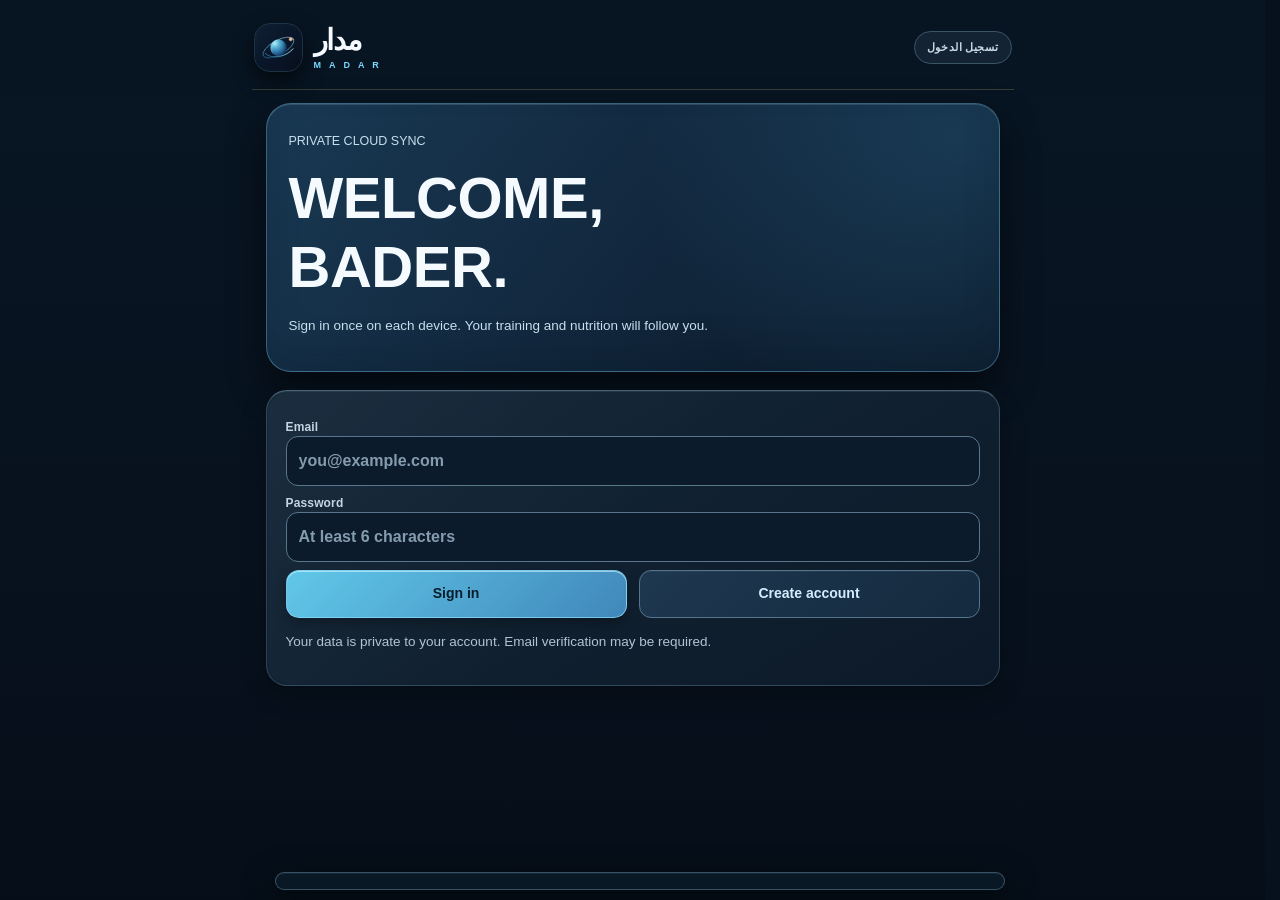
==== bader-fit/index.html @ 17fa2448 "Skip even partial DOM updates when periodic Health data is unchanged" ====
<!doctype html><html lang="ar" dir="ltr"><meta charset="utf-8"><meta name="viewport" content="width=device-width,initial-scale=1,viewport-fit=cover"><meta name="theme-color" content="#071522"><meta name="apple-mobile-web-app-capable" content="yes"><meta name="apple-mobile-web-app-status-bar-style" content="black"><meta name="apple-mobile-web-app-title" content="مدار"><link rel="manifest" href="./manifest.webmanifest"><link rel="icon" type="image/svg+xml" href="./icon.svg?v=madar2"><link rel="apple-touch-icon" sizes="180x180" href="https://nxbciyowueonezkxohmb.supabase.co/functions/v1/madar-icon?size=180"><meta name="description" content="مدار: تدريبك، نشاطك، صحتك، نومك وتقدمك في مكان واحد."><link rel="stylesheet" href="./push-ui.css"><title>مدار | MADAR — مساحتك اليومية</title><style>:root{font-family:system-ui;color:#203b34;background:#f4f7f1}*{box-sizing:border-box}body{margin:0}header,main,nav{max-width:740px;margin:auto;padding:20px}header{display:flex;justify-content:space-between;align-items:center}h1{font-size:32px;margin:6px 0}h2{font-size:21px}small,.muted{color:#78877d}.brand{font-weight:900;font-size:24px}.brand span{color:#14a47d}.card{background:white;border:1px solid #dfe8df;border-radius:22px;padding:20px;margin:12px 0;box-shadow:0 4px 15px #173f2610}.hero{background:#153c32;color:white}.hero small{color:#b5d3c7}button,input{font:inherit;border-radius:12px;padding:12px;border:1px solid #d8e5dc}button{background:#19a87b;color:white;border:0;font-weight:700;cursor:pointer}button.secondary{background:#e5f3eb;color:#235244}button:disabled{opacity:.4}input{width:100%;min-width:0}label{display:block;font-size:13px;color:#677b70;margin:8px 0}.grid{display:grid;grid-template-columns:1fr 1fr;gap:12px}.row{display:flex;align-items:center;justify-content:space-between;gap:10px}.row>*{min-width:0}.exercise{border-bottom:1px solid #e8eee9;padding:13px 0}.bar{height:10px;background:#e5eee7;border-radius:12px;overflow:hidden}.bar>i{display:block;height:100%;background:#1aa77d}nav{position:sticky;bottom:0;background:#f4f7f1;display:flex;gap:5px;padding:10px}nav button{flex:1;font-size:11px;padding:12px 3px}nav button:not(.on){background:#e4ede6;color:#50665b}.clock{font-size:50px;text-align:center;font-variant-numeric:tabular-nums;font-weight:800}a{color:#128463}.pill{border-radius:50px;padding:6px 10px;background:#e2f3e8;font-size:12px;color:#23654c}#notice{position:fixed;top:8px;right:8px;background:#153c32;color:white;padding:12px;border-radius:12px;display:none;z-index:9}@media(max-width:420px){.grid{grid-template-columns:1fr 1fr}header,main{padding:14px}.card{padding:15px}}body{background:radial-gradient(ellipse 90% 45% at 95% 0%,#d6fff0 0%,transparent 65%),radial-gradient(ellipse 65% 45% at 0% 38%,#fff0d9 0%,transparent 70%),#f5f7f3}header{padding-top:28px;padding-bottom:28px}.brand{letter-spacing:-1.2px;font-size:27px}.brand span{color:#09ac86}.card{border:1px solid #e3eae4;box-shadow:0 8px 30px #193f3210;transition:transform .2s ease,box-shadow .2s ease}.card:hover{transform:translateY(-2px);box-shadow:0 12px 36px #193f3219}.hero{background:linear-gradient(125deg,#123e38 0%,#126e61 64%,#2da780 100%);box-shadow:0 14px 36px #0a795b34;position:relative;overflow:hidden}.hero:after{content:"✦";position:absolute;right:16px;top:6px;font-size:120px;color:#ffffff14;pointer-events:none}.hero h1{letter-spacing:-.8px;position:relative;z-index:1}.hero p{position:relative;z-index:1}.hero .bar{background:#ffffff45}.hero .bar i{background:#ffe08a}h2{letter-spacing:-.45px}.pill{background:linear-gradient(100deg,#ddfae9,#e6f5fc);color:#16634b;font-weight:700}button{background:linear-gradient(120deg,#11b88b,#0d8d76);box-shadow:0 4px 10px #14a17b1e}button:active{transform:scale(.97)}button.secondary{background:#e9f6ed;box-shadow:none}.bar{height:11px}nav{background:#ffffffed;backdrop-filter:blur(18px);border:1px solid #e5ede6;border-radius:20px 20px 0 0;box-shadow:0 -8px 30px #153c3211;max-width:720px}nav button.on{background:linear-gradient(135deg,#0b9d7c,#1cbe96);color:white}nav button:not(.on){background:transparent;color:#567267}nav button{border-radius:12px}input:focus{outline:2px solid #27c99b;border-color:transparent}a{font-weight:650}.exercise{border-color:#e4ede7}.statgrid{display:grid;grid-template-columns:repeat(3,1fr);gap:10px;margin:12px 0}.stat{background:linear-gradient(145deg,#fff,#edfff4);border:1px solid #d8ede0;border-radius:18px;padding:13px 9px;text-align:center}.stat b{display:block;font-size:23px;color:#146e57}.stat small{font-size:10px;text-transform:uppercase;letter-spacing:.5px}.accent{color:#0eaa81}.spark{font-size:23px}.todaytag{display:inline-block;border-radius:40px;padding:8px 12px;background:#ffffff28;color:white;font-size:12px;font-weight:700;margin:8px 0}.card:has(.row>a){border-left:4px solid #24b996}.card:has(.row>a):nth-of-type(3n){border-left-color:#f2ac4d}.card:has(.row>a):nth-of-type(3n + 1){border-left-color:#6d9bea}@media(prefers-reduced-motion:reduce){*{transition:none!important;animation:none!important}}@media(max-width:420px){.stat b{font-size:19px}.stat{padding:12px 5px}} .rings-panel{background:linear-gradient(145deg,#142c42,#213f59 70%,#244f50);color:#fff;border:0}.rings-panel small{color:#c5d5e0}.rings{display:flex;gap:16px;align-items:center;justify-content:space-around;flex-wrap:wrap}.ring{--p:0;--ring:#ff648b;position:relative;width:118px;height:118px;border-radius:50%;background:conic-gradient(var(--ring) calc(var(--p)*1%),#ffffff20 0);display:grid;place-items:center;box-shadow:0 5px 18px #081b2840}.ring:before{content:"";position:absolute;inset:13px;border-radius:50%;background:#193447}.ring-inner{position:relative;text-align:center;z-index:1}.ring-inner strong{display:block;font-size:21px}.ring-inner small{font-size:10px}.ring-caption{text-align:center;font-size:12px;margin-top:9px;color:#d9e8e8}.ring-wrap{min-width:118px}.sticker{display:inline-grid;place-items:center;font-size:26px;width:45px;height:45px;border-radius:15px;background:linear-gradient(135deg,#d8fbea,#fff0d8);margin-right:10px;box-shadow:inset 0 0 0 1px #ffffffaa}.exercise-title{display:flex;align-items:center}.rings-panel input{color:#183a32}.rings-panel label{color:#e3ecec}.rings-panel .secondary{background:#ffffff22;color:white;border:1px solid #ffffff50}.sticker-grid{display:grid;grid-template-columns:repeat(3,1fr);gap:8px;margin-top:10px}.sticker-item{padding:9px;border-radius:14px;background:#f2faf6;text-align:center;font-size:12px}.sticker-item span{display:block;font-size:27px}.ring-status{font-size:12px;color:#c7d9de;margin:12px 0}.rings-panel .grid{margin-top:14px}@media(max-width:410px){.ring{width:93px;height:93px}.ring-wrap{min-width:93px}.ring-inner strong{font-size:17px}.ring:before{inset:11px}.rings{gap:5px}}
@import url('https://fonts.googleapis.com/css2?family=Barlow+Condensed:wght@500;600;700;800;900&family=DM+Sans:wght@400;500;600;700;800&display=swap');
:root{font-family:'DM Sans',Arial,sans-serif;color:#f2efe8;background:#101311;--ink:#101311;--surface:#1c211e;--line:#353c36;--cream:#f1efe6;--orange:#ff7848;--lime:#c4ed76}
body{background:#101311!important;color:var(--cream);min-height:100vh}
body:before{content:"";position:fixed;inset:0;pointer-events:none;opacity:.16;background:radial-gradient(ellipse 55% 40% at 90% -10%,#b8d979,transparent 80%),radial-gradient(ellipse 45% 40% at 0% 100%,#db6c3c,transparent 80%);z-index:-1}
header{max-width:900px;padding:24px 24px 12px;border-bottom:1px solid #353c36;gap:16px}
header .brand{font-family:'Barlow Condensed',Impact,sans-serif;font-size:36px;font-weight:900;letter-spacing:-1px;line-height:.9;color:#f4f1e9}
header .brand span{color:var(--orange)}
header .brand em{display:block;font-family:'DM Sans',sans-serif;font-style:normal;font-weight:700;font-size:9px;letter-spacing:2.5px;color:#a8b1a7;margin-top:9px}
header .pill{background:#26302a;color:#bde3a0;border:1px solid #425044;padding:8px 11px;font-size:10px;letter-spacing:.4px}
main{max-width:900px;padding:16px 24px 100px}
h1,h2,h3{font-family:'Barlow Condensed',Impact,sans-serif;text-transform:uppercase;letter-spacing:.15px;line-height:1.04}
h1{font-size:clamp(42px,8vw,76px);margin:12px 0}
h2{font-size:clamp(25px,4.5vw,34px);margin:22px 0 14px}
p{line-height:1.55}
small,.muted{color:#9ca99e}
.card{background:#1c211e;color:#eeeae2;border:1px solid #333c35;border-radius:18px;box-shadow:none!important;padding:23px;margin:14px 0;transition:border-color .2s,transform .2s}
.card:hover{box-shadow:none!important;border-color:#667266;transform:none}
.card.hero{background:#d9e4ce;color:#17241d;border:0;position:relative;min-height:265px;padding:30px;overflow:hidden}
.card.hero:before{content:"01 / THE WORK";position:absolute;right:-10px;bottom:-49px;font:900 155px 'Barlow Condensed',Impact,sans-serif;letter-spacing:-8px;white-space:nowrap;color:#243e2510;pointer-events:none}
.card.hero:after{content:"";position:absolute;right:-95px;top:-100px;width:260px;height:260px;border:42px solid #173c2b15;border-radius:50%;pointer-events:none}
.hero small,.hero p{color:#3d5648}
.hero h1{position:relative;z-index:1;max-width:550px;font-size:clamp(45px,9vw,86px)}
.hero .bar{background:#14271c28}.hero .bar i{background:#1b4735}
.todaytag{background:#183d2f!important;color:#c7ecb1!important;letter-spacing:1.5px;text-transform:uppercase;font-size:10px;padding:9px 13px}
button{background:var(--orange);color:#1b201c;border:1px solid transparent;border-radius:11px;font-weight:800;box-shadow:none!important;min-height:44px;transition:filter .15s,transform .15s}
button:hover{filter:brightness(1.09)}button:active{transform:scale(.985)}
button.secondary{background:#303832;color:#e8eae3;border:1px solid #455148;box-shadow:none}
button:disabled{opacity:.35}
input{background:#111612;color:#f5f4ed;border:1px solid #49534a;border-radius:10px;min-height:45px}
input:focus{outline:2px solid var(--orange)}
label{color:#a7b3a8;font-weight:600;letter-spacing:.15px}
a{color:#c5e5a0;text-decoration:none;font-weight:700}a:hover{text-decoration:underline}
.pill{background:#303d32;color:#d2ecb2;border:1px solid #53644c}
.bar{height:7px;background:#3b453e}.bar>i{background:var(--orange)}
.statgrid{gap:10px}
.stat{background:#1c211e;border:1px solid #353c36;border-radius:15px;text-align:left;padding:19px 16px}
.stat b{font-family:'Barlow Condensed',sans-serif;font-size:34px;color:#f0ede4;letter-spacing:-.5px}
.stat small{font-size:10px;color:#a4ada5}
.spark{display:inline-flex;width:28px;height:28px;align-items:center;color:var(--orange)}
nav{max-width:850px;background:#171c19ee;border:1px solid #424b43;box-shadow:0 -10px 35px #0006;border-radius:16px 16px 0 0;gap:4px;bottom:0;padding:8px}
nav button{font-size:11px;min-height:48px;border-radius:9px}
nav button.on{background:#d9e4ce;color:#16241c}
nav button:not(.on){background:transparent;color:#9da99d}
.rings-panel{background:#202723;border:1px solid #465149;color:#eee}
.rings-panel h2{color:#f3f0e8}
.rings-panel small{color:#adb7ae}
.ring{box-shadow:none;filter:drop-shadow(0 4px 8px #0003)}
.ring:before{background:#202723}
.ring-inner strong{color:#f5f3eb;font-family:'Barlow Condensed',sans-serif;font-size:25px}
.ring-caption{font-weight:800;letter-spacing:1px;text-transform:uppercase;font-size:10px}
.ring-status{color:#a9b5a9}
.rings-panel .secondary{background:#333c35;color:#e6e9df;border:1px solid #5a675b}
.sticker{display:inline-flex;align-items:center;justify-content:center;background:#303832;border:1px solid #4c5a4c;box-shadow:none;border-radius:12px;width:53px;height:53px;flex-shrink:0;margin-right:13px;color:#d1e6bc}
.sticker svg{width:32px;height:32px}
.exercise-title b{font-size:15px;line-height:1.3}
.exercise-title{min-width:0}
.workout-card{position:relative;overflow:hidden;padding:18px 20px}
.workout-card:before{content:"";position:absolute;left:0;top:0;bottom:0;width:3px;background:#d7e2cd;opacity:.6}
.workout-card.completed:before{background:var(--lime);opacity:1}
.workout-card .muted{margin:8px 0 12px;font-size:12px}
.workout-card .row{gap:10px}
.workout-card a{font-size:12px}
.workout-card .secondary{font-size:12px;padding:11px 15px;white-space:nowrap}
.section-kicker{font-size:10px;letter-spacing:2.4px;text-transform:uppercase;color:var(--orange);font-weight:800}
.section-heading{display:flex;align-items:end;justify-content:space-between;gap:10px;margin:20px 0 10px}
.section-heading h2{margin:5px 0}
.section-heading .section-index{font:800 44px 'Barlow Condensed',sans-serif;color:#49534b}
.editorial-intro{padding:17px 0 10px}
.editorial-intro p{color:#b2beb1;margin:8px 0}
.feature-strip{display:flex;gap:9px;flex-wrap:wrap;margin:14px 0}
.feature-strip span{border:1px solid #526054;color:#d8e8cf;border-radius:100px;padding:8px 12px;font-size:11px;font-weight:700}
.feature-strip b{color:#ff9874}
.date-control{display:flex;align-items:center;gap:12px;background:#1b211d;border:1px solid #39443a;padding:12px 16px;border-radius:13px;margin:15px 0}
.date-control label{margin:0;flex:1}
.date-control input{background:#111612;max-width:230px}
.end-day{width:100%;margin-top:16px;padding:17px;font-size:13px;letter-spacing:1.1px;text-transform:uppercase}
#notice{background:#d9e4ce;color:#1c3024;box-shadow:0 8px 24px #0005}
.clock{font-family:'Barlow Condensed',sans-serif;font-size:78px;color:#c5ed80}
@media(min-width:720px){.workout-list{display:grid;grid-template-columns:1fr 1fr;gap:12px}.workout-list .card{margin:0}.workout-list .card:last-child:nth-child(odd){grid-column:span 2}}
@media(max-width:480px){header,main{padding-left:16px;padding-right:16px}.card{padding:18px}.card.hero{padding:23px;min-height:245px}.card.hero h1{font-size:56px}.stat{padding:14px 10px}.stat b{font-size:29px}.ring{width:93px;height:93px}.ring-inner strong{font-size:21px}.exercise-title b{font-size:13px}.workout-card{padding:15px}.sticker{width:46px;height:46px;margin-right:9px}.sticker svg{width:27px;height:27px}}
.card.hero .feature-strip{display:grid;grid-template-columns:repeat(3,minmax(0,1fr));gap:9px;margin:20px 0 22px}.card.hero .feature-strip span{display:flex;flex-direction:column;align-items:flex-start;justify-content:center;gap:5px;background:#19382a;color:#e4eee2;border:1px solid #244d37;border-radius:12px;padding:14px 12px;font-size:10px;line-height:1.35;letter-spacing:.6px;min-height:83px}.card.hero .feature-strip b{font:800 clamp(27px,5vw,38px)/1 'Barlow Condensed',Impact,sans-serif;color:#ffb08a;letter-spacing:0}.card.hero .feature-strip span:nth-child(2) b{color:#d4efa2}.card.hero .feature-strip span:nth-child(3) b{color:#f3f1e7}.exercise-pager{margin-top:24px;padding-top:16px;border-top:1px solid #3b463c}.exercise-pager button{flex:1;min-width:0}.exercise-pager button:disabled{opacity:.3}@media(max-width:420px){.card.hero .feature-strip{gap:6px}.card.hero .feature-strip span{padding:12px 7px;min-height:79px;font-size:9px}.card.hero .feature-strip b{font-size:28px}}.card.hero .feature-strip{grid-template-columns:repeat(3,minmax(0,1fr))!important;gap:10px!important}.card.hero .feature-strip span{background:#142f24!important;color:#fff!important;border:2px solid #416b4d!important;padding:14px 10px!important;min-height:112px!important;font-size:13px!important;font-weight:800!important;letter-spacing:0!important;line-height:1.4!important}.card.hero .feature-strip b{font-family:Arial,sans-serif!important;font-size:clamp(34px,7vw,48px)!important;line-height:1.1!important;font-weight:900!important;color:#ffcf8f!important}.card.hero .feature-strip span:nth-child(2) b{color:#e1ffa9!important}.card.hero .feature-strip span:nth-child(3) b{color:#fff!important}@media(max-width:420px){.card.hero .feature-strip{gap:7px!important}.card.hero .feature-strip span{padding:12px 7px!important;font-size:11px!important;min-height:98px!important}.card.hero .feature-strip b{font-size:clamp(30px,8vw,39px)!important}}.rings-panel .ring-status{font-weight:700;letter-spacing:.2px}.rings-panel .ring-inner strong{font-size:clamp(22px,4vw,29px)}.card:has(#makeHealthKey) input{font-size:12px}.card:has(#makeHealthKey) p{font-size:13px}#nav{display:flex!important;align-items:stretch!important;justify-content:space-around!important}#nav button{display:flex!important;flex-direction:column!important;align-items:center!important;justify-content:center!important;gap:5px!important;min-width:0!important;flex:1!important;padding:10px 2px!important;font-size:10px!important;font-weight:800!important;letter-spacing:.25px!important}#nav .nav-svg{width:23px;height:23px;flex:none}#nav button.on .nav-svg{stroke-width:2.4}.health-setup-link{width:100%;display:flex;align-items:center;justify-content:center;gap:9px;background:#203d2e;color:#fff;border:1px solid #c18b53;border-radius:13px;padding:15px 12px;margin:10px 0 16px;font-weight:900;font-size:13px;letter-spacing:.5px}.health-setup-link .nav-svg{width:21px;height:21px}.health-setup-link span{color:#f5bd7b;margin-left:auto;font-size:11px}#appleHealthSetup{scroll-margin-top:85px}#makeHealthKey{font-size:14px!important;padding:17px 12px!important}
/* FORM / ONE mobile quality and horizontal overflow guard */
html{width:100%;max-width:100%;overflow-x:clip;-webkit-text-size-adjust:100%;scrollbar-gutter:stable}
body{width:100%;max-width:100%;min-width:0;overflow-x:clip;overscroll-behavior-x:none;touch-action:pan-y pinch-zoom}
header,main,#app,#nav{width:100%;min-width:0;max-width:900px;box-sizing:border-box}
main>*{max-width:100%;min-width:0}
.card,.grid,.row,.statgrid,.workout-list,.workout-card,.exercise-title,.date-control,.rings-panel,.editorial-intro{min-width:0;max-width:100%;box-sizing:border-box}
.card{overflow-wrap:anywhere}
.card input,.card textarea,.card select{max-width:100%;min-width:0;box-sizing:border-box}
.card .grid>*{min-width:0}
.row{flex-wrap:wrap}
.row>*{min-width:0}
.workout-card .row{flex-wrap:wrap}
.workout-card .row button{max-width:100%}
.rings{max-width:100%;min-width:0}
.date-control{flex-wrap:wrap}
.date-control input{width:100%;min-width:0;max-width:100%}
.card.hero .feature-strip{width:100%;max-width:100%;min-width:0}
.card.hero .feature-strip span{min-width:0;overflow-wrap:normal;word-break:normal;font-size:clamp(10px,2.5vw,13px)!important;letter-spacing:0!important}
.card.hero .feature-strip b{font-size:clamp(28px,7.8vw,46px)!important;white-space:nowrap}
#nav{position:sticky;bottom:0;z-index:30;overflow:hidden;gap:2px;max-width:850px;box-sizing:border-box;padding:8px max(5px,env(safe-area-inset-right)) calc(8px + env(safe-area-inset-bottom)) max(5px,env(safe-area-inset-left))}
#nav button{max-width:20%;min-width:0;overflow:hidden;box-sizing:border-box;font-size:clamp(8px,2.15vw,11px)!important;white-space:nowrap;letter-spacing:0!important}
#nav .nav-svg{width:24px;height:24px;stroke-width:1.8}
#nav button.on{background:#e3eacb;color:#13261b}
#nav button:focus-visible,button:focus-visible,a:focus-visible{outline:3px solid #ffb778;outline-offset:2px}
button{transition:background-color .16s ease,border-color .16s ease,filter .16s ease,transform .16s ease}
.sticker{background:#27372d!important;border:1px solid #536852!important;border-radius:12px!important;box-shadow:none!important;color:#d9edb9!important}
.sticker svg{stroke:currentColor!important;filter:none}
.workout-card{border-radius:16px}
.workout-card .pill{white-space:nowrap}
.workout-card .exercise-title b{font-size:clamp(14px,3.8vw,19px);line-height:1.2}
.rings-panel .ring{flex-shrink:0}
@media(max-width:480px){header,main{padding-left:14px!important;padding-right:14px!important}.card.hero{padding:19px!important}.card.hero h1{font-size:clamp(44px,13vw,62px)!important}.statgrid{grid-template-columns:repeat(3,minmax(0,1fr))}.stat{min-width:0}.stat b{font-size:clamp(21px,6.2vw,31px)}.stat small{font-size:9px}.card.hero .feature-strip{gap:6px!important}.card.hero .feature-strip span{padding:12px 7px!important;min-height:97px!important}.card.hero .feature-strip b{font-size:clamp(27px,8vw,38px)!important}.rings{gap:7px;justify-content:space-between}.ring-wrap{min-width:0}.ring{width:clamp(80px,25vw,100px)!important;height:clamp(80px,25vw,100px)!important}.ring-inner strong{font-size:clamp(16px,5vw,21px)!important}#nav .nav-svg{width:22px;height:22px}}
@media(max-width:360px){.rings{justify-content:center}.card.hero .feature-strip b{font-size:26px!important}#nav button{font-size:8px!important}}
</style><style>.live-start{display:block;width:100%;background:#ff7848;color:#14221a;font-size:17px;padding:17px;margin:12px 0;border-radius:13px}.live-session{border:1px solid #6cae7b;background:#1a2b20}.live-session h2{font-variant-numeric:tabular-nums;font-size:35px}.watch-analysis{border:1px solid #566d59}</style><style>.health-setup-link.health-connected{background:#193b2b;border-color:#5fbb83;color:#e1ffe8}.health-setup-link.health-connected span{color:#a8efb9}</style><style>.health-metrics{display:grid;grid-template-columns:repeat(2,minmax(0,1fr));gap:10px;margin-top:20px}.health-metrics>div{border:1px solid #435047;background:#17211b;border-radius:13px;padding:15px;min-width:0}.health-metrics small{display:block;font-size:10px;letter-spacing:1px;color:#b4c4b7;margin-bottom:7px}.health-metrics strong{font-size:clamp(23px,5vw,33px);font-weight:800;color:#f2f4ed;font-variant-numeric:tabular-nums}.health-metrics strong span{font-size:13px;color:#b4c4b7}.health-metrics strong{overflow-wrap:anywhere}</style><style>
/* Progress page: intentional content, no empty-screen impression */
.health-week-grid{display:grid;grid-template-columns:repeat(7,minmax(0,1fr));gap:8px;margin-top:20px}
.health-week-day{display:flex;flex-direction:column;align-items:center;gap:9px;min-width:0}
.health-week-day small{font-size:10px;color:#b5c2b5}
.health-week-day b{font-size:10px;color:#e9eee5;font-variant-numeric:tabular-nums}
.health-week-track{height:95px;width:100%;max-width:34px;border-radius:8px;background:#303a31;position:relative;overflow:hidden}
.health-week-track i{position:absolute;bottom:0;left:0;right:0;background:linear-gradient(180deg,#c5ed7a,#6ba578);border-radius:6px}
@media(max-width:480px){.health-week-grid{gap:4px}.health-week-day b{font-size:9px}.health-week-track{height:78px}}
</style><header><div class="brand" aria-label="مدار — MADAR"><img class="madar-icon" src="./icon.svg?v=madar2" alt="" width="49" height="49"><span class="madar-wordmark"><strong class="arabic" lang="ar">مدار</strong><span class="latin">M A D A R</span></span></div><span class="pill" id="status">جاري الاتصال…</span></header><script>
(function(){
  const build='20261019-0835';
  const show=function(message){
    let e=document.getElementById('formone-diagnostic');
    if(!e){e=document.createElement('div');e.id='formone-diagnostic';e.style.cssText='position:fixed;z-index:99999;left:12px;right:12px;top:95px;max-width:680px;margin:auto;padding:16px;border:2px solid #ff7848;border-radius:14px;background:#242824;color:#fff;font:14px/1.5 system-ui;box-shadow:0 6px 30px #000a';document.body.appendChild(e)}
    e.textContent='مدار • حالة التطبيق ('+build+'): '+message;
  };
  window.addEventListener('error',function(ev){show('JavaScript error: '+(ev.message||'unknown')+' at line '+(ev.lineno||'?'))});
  window.addEventListener('unhandledrejection',function(ev){show('Loading failed: '+String(ev.reason?.message||ev.reason||'unknown'))});
  window.addEventListener('DOMContentLoaded',function(){setTimeout(function(){let status=document.getElementById('status');if(status&&status.textContent.trim()==='Connecting...')show('Connection still pending. Check network or account loading.');},7000)});
})();
</script><main id="app"></main><style id="safari-bottom-nav-fix">
html{scroll-padding-bottom:120px}
body{padding-bottom:calc(120px + env(safe-area-inset-bottom,0px))!important}
#nav{position:fixed!important;top:var(--fo-nav-top,auto)!important;bottom:var(--fo-nav-bottom,calc(10px + env(safe-area-inset-bottom,0px)))!important;left:50%!important;right:auto!important;transform:translateX(-50%)!important;width:calc(100% - 24px)!important;max-width:720px!important;margin:0!important;padding:9px 8px!important;border-radius:20px!important;z-index:999!important;overflow:visible!important;box-shadow:0 8px 35px #0005!important;transition:none!important}
#nav button{min-height:55px!important}
@media(max-width:600px){#nav{width:calc(100% - 24px)!important;max-width:calc(100% - 24px)!important;margin:0!important}}
</style><style id="form-one-visual-audit-v2">
/* Unified dark theme. Keep text legible across cards, headings and controls. */
:root{color-scheme:dark;--fo-text:#f2f5ee;--fo-muted:#b6c5b9;--fo-subtle:#a7b9aa;--fo-bg:#101411;--fo-panel:#1d2520;--fo-line:#44554a}
body{background:var(--fo-bg)!important;color:var(--fo-text)!important}
#app{font-size:16px;line-height:1.55;color:var(--fo-text)!important;overflow-wrap:break-word}
#app h1,#app h2,#app h3,#app h4,#app .section-heading h2,#app .fo-page-heading h1{color:var(--fo-text)!important;opacity:1!important}
#app h1{font-size:clamp(31px,7vw,46px);line-height:1.13;letter-spacing:-.5px}
#app h2{font-size:clamp(21px,5vw,27px);line-height:1.24}
#app p,#app .muted,#app p.muted,#app .workout-card .muted,#app .fo-page-heading p{color:var(--fo-muted)!important;font-size:14px!important;line-height:1.55}
#app small,#app label,#app .stat small,#app .section-index,#app .workout-card small{color:var(--fo-subtle)!important;opacity:1!important}
#app .section-kicker{color:#ff9977!important;font-size:12px;letter-spacing:1.4px}
#app .card{background:var(--fo-panel);color:var(--fo-text);border:1px solid var(--fo-line);border-radius:17px;padding:18px;margin:13px 0;box-shadow:none}
#app .card.hero{background:#d9e4ce!important;color:#17241d!important;border:0}
#app .card.hero h1,#app .card.hero h2,#app .card.hero h3,#app .card.hero p,#app .card.hero small{color:#17241d!important}
#app .card.hero .section-kicker{color:#844023!important}
#app .card.hero .feature-strip span{background:#293b2f;color:#e7f5dc!important;border-color:#506452}
#app .card.hero .feature-strip b{color:#f6aa8a!important}
#app .stat,#app .workout-card,#app .date-control{background:#1d2520!important;color:var(--fo-text)!important;border-color:var(--fo-line)!important}
#app .stat b,#app .exercise-title b,#app .workout-card b,#app .stat strong{color:var(--fo-text)!important}
#app .rings-panel{background:#202923!important;color:#f4f6ee!important;border-color:#94a69b!important}
#app .rings-panel h2,#app .rings-panel strong,#app .rings-panel b{color:#f4f6ee!important}
#app .rings-panel .ring-status,#app .rings-panel p,#app .rings-panel small{color:#bdcfc0!important}
#app .rings-panel .health-metrics>div{background:#19211b!important;border-color:#4d6253!important}
#app .rings-panel .health-metrics strong{color:#f4f6ee!important}
#app input,#app select,#app textarea{background:#121a15!important;color:#f7faf3!important;border:1px solid #657a69!important;font-size:16px!important;max-width:100%;min-width:0}
#app input::placeholder,#app textarea::placeholder{color:#b1c0b4!important;opacity:1}
#app input:focus-visible,#app button:focus-visible,#nav button:focus-visible,#app summary:focus-visible{outline:3px solid #ff9c76!important;outline-offset:2px}
#app button{min-height:44px;font-size:14px}
#app button.secondary{background:#344c3b!important;color:#f0f8eb!important;border:1px solid #668b6e!important}
#app a{color:#d0f09b!important;text-decoration:underline;text-underline-offset:3px}
#app .fo-page-heading{margin:18px 2px 22px}
#app .fo-page-heading h1{margin:5px 0}
#app .fo-hrline{display:flex;align-items:center;justify-content:space-between;gap:12px;padding:10px 0}
#app .fo-hrline strong{display:block;color:#f3f7ef!important;font-size:33px}
#app .fo-hrline strong span{font-size:15px}
#app .fo-hrline>span{color:#bbccbd;font-size:13px}
#app .fo-disclosure details,#app .fo-nutrition-more{background:#202923!important;border:1px solid #4a5b4e!important;border-radius:15px;margin:10px 0;overflow:hidden}
#app .fo-disclosure summary,#app .fo-nutrition-more>summary{display:flex;justify-content:space-between;align-items:center;gap:12px;padding:17px;cursor:pointer;list-style:none;color:#f1f5eb!important;font-size:16px;font-weight:750}
#app .fo-disclosure summary::-webkit-details-marker,#app .fo-nutrition-more>summary::-webkit-details-marker{display:none}
#app .fo-disclosure summary:after,#app .fo-nutrition-more>summary:after{content:'+';font-size:23px;color:#c5ed80}
#app .fo-disclosure details[open]>summary:after,#app .fo-nutrition-more[open]>summary:after{content:'−'}
#app .fo-disclosure summary small{color:#c0d0c0!important;font-size:12px;text-align:right}
#app .fo-detail-body{padding:0 12px 12px}
#app .fo-history{border-bottom:1px solid #415344;padding:10px 0}
#app .fo-nutrition-more{padding:0 12px 12px}
#nav{background:#1b231e!important;border:1px solid #4d6051!important}
#nav button:not(.on){color:#c0cdc1!important}
#nav button.on{color:#18271d!important}
#app .grid>*{min-width:0}
@media(max-width:420px){#app .card{padding:15px}#app .grid{gap:9px}#app .section-heading h2{font-size:24px}#app .section-index{font-size:32px}}
@media(prefers-reduced-motion:reduce){#app *,#nav *{animation-duration:.01ms!important;transition-duration:.01ms!important}}
</style><style id="form-one-final-experience">
/* One visual language, distinct ambient colors by destination. */
body{--section-glow:#94d4aa;--section-glow2:#548d78;--section-ink:#c9f4da}
body[data-form-section="Today"]{--section-glow:#b4ed76;--section-glow2:#5d9e74;--section-ink:#c7f5a3}
body[data-form-section="Plan"],body[data-form-section="Exercise"]{--section-glow:#ffb46c;--section-glow2:#b95f40;--section-ink:#ffd2a0}
body[data-form-section="Nutrition"]{--section-glow:#ffc679;--section-glow2:#d77877;--section-ink:#ffdaa0}
body[data-form-section="Progress"]{--section-glow:#8bb8ff;--section-glow2:#876de0;--section-ink:#c2d8ff}
body[data-form-section="Settings"]{--section-glow:#a6c5bd;--section-glow2:#607f79;--section-ink:#d2e8df}
body:before{opacity:.26!important;background:radial-gradient(ellipse 70% 45% at 85% 0%,var(--section-glow2),transparent 77%),radial-gradient(ellipse 55% 50% at 0% 85%,var(--section-glow),transparent 90%)!important;transition:background .4s}
#app .card{background:linear-gradient(145deg,#252e28,#19211c 85%)!important;box-shadow:inset 0 1px 0 #ffffff16,0 9px 23px #00000028!important;border-color:#526054!important}
#app .card.hero{background:linear-gradient(135deg,#e4efdb,#b7d1ae)!important;box-shadow:0 12px 34px #0004!important}
#app .section-kicker{color:var(--section-ink)!important}
#app .card.hero .section-kicker{color:#83472b!important}
#app .stat{background:linear-gradient(150deg,#2b352d,#1a211c)!important;box-shadow:inset 0 1px 0 #ffffff15,0 7px 15px #0002}
#app .fo-consistency{border-top:3px solid #b4ed76!important}
#app .fo-watch{border-top:3px solid #80b9ff!important}
#app .fo-sleep{border-top:3px solid #b6a2ff!important}
#app .fo-fuel-summary{border-top:3px solid #ffc679!important}
#app .fo-kpi-pair{display:grid;grid-template-columns:repeat(2,minmax(0,1fr));gap:12px;margin:16px 0}
#app .fo-kpi-pair>div{background:#121a16;border:1px solid #455b4a;border-radius:14px;padding:15px;display:flex;flex-direction:column;gap:3px;min-width:0}
#app .fo-kpi-pair strong{font-size:clamp(30px,8vw,42px);line-height:1.1;color:#f4f6ee}
#app .fo-kpi-pair span{color:#c1d0c3;font-size:12px}
#app .fo-week-dots{display:grid;grid-template-columns:repeat(7,minmax(0,1fr));gap:5px}
#app .fo-week-dots>div{background:#2d3930;border:1px solid #526352;border-radius:12px;min-width:0;text-align:center;padding:9px 0;display:grid;gap:5px}
#app .fo-week-dots>div.done{background:#244b36;border-color:#8fdf9e}
#app .fo-week-dots>div.rest{background:#363146;border-color:#8476b6}
#app .fo-week-dots span{font-size:11px;color:#d5e0d4}
#app .fo-week-dots b{font-size:17px;color:#e5f6e7}
#app .fo-insight{background:#243d33;border-left:3px solid #8ebcff;padding:12px;border-radius:8px;color:#f0f6ed!important}
#app .fo-fuel-grid{display:grid;grid-template-columns:repeat(2,minmax(0,1fr));gap:10px}
#app .fo-fuel-metric{background:#131b16;border:1px solid #45564a;border-radius:14px;padding:13px;min-width:0}
#app .fo-fuel-metric strong{display:block;color:#f2f6ec;font-size:clamp(21px,5vw,28px);margin:8px 0}
#app .fo-fuel-metric strong span{font-size:11px;color:#d5e0d1;font-weight:500}
#app .fo-meter{height:7px;background:#3e4d42;border-radius:9px;overflow:hidden;margin:9px 0}
#app .fo-meter i{display:block;height:100%;border-radius:9px;background:linear-gradient(90deg,#ffb66d,#ffdd8d);transition:width .55s ease}
#app .ring{filter:drop-shadow(0 5px 10px #0003)}
#app .ring>*,#app .bar>i{transition:all .5s ease}
#app.fo-enter{animation:foPageEnter .36s cubic-bezier(.2,.8,.2,1) both}
@keyframes foPageEnter{from{opacity:.45;transform:translateY(10px)}to{opacity:1;transform:translateY(0)}}
#nav button.on{background:linear-gradient(150deg,#e3edce,#b8d8b1)!important;box-shadow:inset 0 1px 0 #fff9,0 4px 12px #0003}
#app button:not(.secondary){box-shadow:inset 0 1px 0 #ffffff30,0 4px 10px #0003}
#app .fo-sleep select{width:100%;min-height:45px}
@media(prefers-reduced-motion:reduce){#app.fo-enter{animation:none!important}#app .fo-meter i{transition:none!important}}
</style><style id="form-one-motion-3d-v1">
/* Layered dimensional surfaces and animated data, not merely a page fade. */
@property --fo-sweep{syntax:'<number>';inherits:false;initial-value:0}
body{font-family:ui-sans-serif,-apple-system,BlinkMacSystemFont,'SF Pro Display','DM Sans',sans-serif}
#app{perspective:1300px}
#app .card:not(.hero){position:relative;isolation:isolate;background:linear-gradient(145deg,#303a32 0%,#222c25 40%,#171e19 100%)!important;border:1px solid #536657!important;border-top-color:#8b9d8c!important;border-radius:23px!important;box-shadow:inset 0 1px 0 #ffffff24,inset 0 -12px 20px #00000019,0 18px 30px #00000040,0 3px 4px #00000035!important}
#app .card:not(.hero):before{content:'';pointer-events:none;position:absolute;inset:1px;border-radius:22px;background:linear-gradient(128deg,#ffffff0e,transparent 40%,#00000013);z-index:-1}
#app .card.hero{border-radius:26px!important;background:linear-gradient(132deg,#f3f8df 0%,#c6e4c4 56%,#a2c2aa 100%)!important;box-shadow:inset 0 2px 0 #ffffffd0,inset 0 -12px 24px #53745835,0 20px 32px #0007!important;transform:translateZ(0)}
#app .card.hero:after{content:'';position:absolute;right:-65px;top:-90px;width:230px;height:230px;border:1px solid #ffffff70;border-radius:50%;box-shadow:0 0 0 24px #ffffff16,0 0 0 52px #ffffff12;pointer-events:none}
#app .stat{border-radius:20px!important;box-shadow:inset 0 2px 0 #ffffff19,0 12px 18px #0004!important}
#app .ring{--fo-sweep:0;background:conic-gradient(var(--ring) calc(var(--fo-sweep)*1%),#3e4843 0)!important;animation:foRingDraw 1.55s cubic-bezier(.16,.9,.25,1) both;box-shadow:inset 0 4px 9px #0007,0 9px 16px #0006,0 2px 2px #ffffff20!important;position:relative}
#app .ring:before{background:radial-gradient(circle at 38% 27%,#36423b,#18221d 70%)!important;box-shadow:inset 0 3px 9px #0009,0 2px 3px #ffffff18!important}
#app .ring-inner strong{font-variant-numeric:tabular-nums;font-size:clamp(21px,5.5vw,29px)!important}
#app .rings-panel .ring-caption{color:#e7f0e5!important}
#app .bar{height:11px;border-radius:100px;background:#3a463e;box-shadow:inset 0 2px 5px #0008;overflow:hidden}
#app .bar>i{background:linear-gradient(90deg,#73cdb3,var(--section-glow),#e6f6bd)!important;box-shadow:0 0 13px var(--section-glow);transform-origin:left center;animation:foFill 1.2s cubic-bezier(.2,.8,.2,1) both}
#app .fo-meter i{animation:foFill 1.2s cubic-bezier(.2,.8,.2,1) both}
#app .fo-week-dots>div.done{animation:foDotIn .55s cubic-bezier(.15,1.6,.35,1) both;box-shadow:inset 0 2px 0 #ffffff26,0 4px 12px #0005}
#app .fo-week-dots>div.done:nth-child(2){animation-delay:.07s}#app .fo-week-dots>div.done:nth-child(3){animation-delay:.14s}#app .fo-week-dots>div.done:nth-child(4){animation-delay:.21s}#app .fo-week-dots>div.done:nth-child(5){animation-delay:.28s}#app .fo-week-dots>div.done:nth-child(6){animation-delay:.35s}#app .fo-week-dots>div.done:nth-child(7){animation-delay:.42s}
#app .workout-card{transition:transform .22s ease,box-shadow .22s ease!important}
#app .workout-card:active{transform:perspective(700px) rotateX(2deg) scale(.987)!important}
#nav{box-shadow:inset 0 2px 0 #ffffff1a,0 14px 32px #000b!important;backdrop-filter:blur(22px);-webkit-backdrop-filter:blur(22px)}
#nav button.on{box-shadow:inset 0 2px 0 #fff,0 6px 16px #0007!important;transform:translateY(-3px);transition:transform .22s ease}
.fo-celebrate{position:fixed;inset:0;z-index:1500;pointer-events:none;overflow:hidden}
.fo-celebrate i{position:absolute;left:50%;top:47%;width:8px;height:14px;background:var(--confetti);border-radius:2px;animation:foConfetti 1.25s ease-out forwards}
.fo-set-feedback{position:fixed;z-index:1600;top:15%;left:50%;transform:translateX(-50%);padding:15px 23px;border-radius:18px;background:linear-gradient(140deg,#e8f8d6,#b6e7c3);color:#153325;font-weight:850;font-size:18px;box-shadow:0 14px 36px #0009;pointer-events:none;animation:foFeedback 1.35s both}
@keyframes foRingDraw{0%{--fo-sweep:0;transform:scale(.91)}75%{transform:scale(1.035)}100%{--fo-sweep:var(--p);transform:scale(1)}}
@keyframes foFill{from{transform:scaleX(0)}to{transform:scaleX(1)}}
@keyframes foDotIn{from{transform:scale(.55);opacity:.25}to{transform:scale(1);opacity:1}}
@keyframes foConfetti{0%{transform:translate(0,0) rotate(0deg);opacity:1}100%{transform:translate(var(--dx),var(--dy)) rotate(var(--spin));opacity:0}}
@keyframes foFeedback{0%{opacity:0;transform:translate(-50%,25px) scale(.7)}20%{opacity:1;transform:translate(-50%,0) scale(1.08)}70%{opacity:1;transform:translate(-50%,0) scale(1)}100%{opacity:0;transform:translate(-50%,-20px) scale(.95)}}
@media(prefers-reduced-motion:reduce){#app .ring{animation:none!important;--fo-sweep:var(--p)}#app .bar>i,#app .fo-meter i,#app .fo-week-dots>div.done{animation:none!important}.fo-celebrate,.fo-set-feedback{display:none!important}#nav button.on{transform:none!important}}
</style><style id="form-one-studio-v3">
/* FORM / ONE Studio — distinctive sections, dimensional cards and real data motion. */
body[data-form-section="Today"]{--fo-accent:#b7f38b;--fo-accent-soft:#344a2f;--fo-header:#23352b}
body[data-form-section="Plan"],body[data-form-section="Exercise"]{--fo-accent:#ffad75;--fo-accent-soft:#52382c;--fo-header:#3c2927}
body[data-form-section="Nutrition"]{--fo-accent:#ffcd7d;--fo-accent-soft:#583b2d;--fo-header:#463027}
body[data-form-section="Progress"]{--fo-accent:#83d6ed;--fo-accent-soft:#283d58;--fo-header:#243751}
body[data-form-section="Settings"]{--fo-accent:#aecebc;--fo-accent-soft:#334c43;--fo-header:#263f38}
body{--fo-accent:#b7f38b;--fo-accent-soft:#344a2f;--fo-header:#23352b}
body:before{opacity:.16!important;filter:blur(13px)}
header .brand{letter-spacing:-1.2px;font-weight:900}
header .brand span{color:var(--fo-accent)!important;transition:color .35s ease}
#app .fo-page-heading{position:relative;isolation:isolate;min-height:172px;padding:28px 130px 28px 24px;margin:15px 0 22px;border-radius:26px;overflow:hidden;border:1px solid color-mix(in srgb,var(--fo-accent),transparent 38%);background:radial-gradient(ellipse at 92% 0%,color-mix(in srgb,var(--fo-accent),transparent 65%),transparent 61%),linear-gradient(130deg,var(--fo-header),#141d1b 95%);box-shadow:inset 0 2px 0 #ffffff22,0 17px 36px #0006}
#app .fo-page-heading:before{content:'';position:absolute;right:-17px;top:15px;width:125px;height:125px;border:14px solid color-mix(in srgb,var(--fo-accent),transparent 40%);border-radius:50%;box-shadow:inset 9px 10px 16px #0008,5px 14px 17px #0006,0 0 0 17px #ffffff08;transform:rotateX(28deg) rotateZ(-20deg);animation:foHeroOrbit 6s ease-in-out infinite alternate;z-index:-1}
#app .fo-page-heading:after{content:'✦';position:absolute;right:39px;top:57px;font-size:54px;line-height:1;color:var(--fo-accent);text-shadow:0 5px 6px #0008,0 0 22px var(--fo-accent);animation:foIconFloat 4.8s ease-in-out infinite alternate}
body[data-form-section="Nutrition"] #app .fo-page-heading:after{content:'◓'}
body[data-form-section="Progress"] #app .fo-page-heading:after{content:'♥'}
body[data-form-section="Settings"] #app .fo-page-heading:after{content:'⚙'}
body[data-form-section="Plan"] #app .fo-page-heading:after{content:'⌁'}
#app .fo-page-heading h1{font:800 clamp(32px,8vw,50px)/1.03 'DM Sans',-apple-system,sans-serif!important;color:#fbfff8!important;letter-spacing:-1.8px;margin:8px 0 11px}
#app .fo-page-heading p{font-size:14px!important;max-width:360px;color:#dbecdf!important;line-height:1.5}
#app .fo-page-heading .section-kicker{color:var(--fo-accent)!important}
#app .card:not(.hero){border-radius:22px!important;box-shadow:inset 0 1px 0 #ffffff22,inset 0 -4px 7px #00000017,0 15px 27px #0005!important}
#app .fo-section-line{display:flex;align-items:center;gap:13px;margin-bottom:10px}
#app .fo-section-line h2{margin:3px 0 0}
#app .fo-icon-disc{width:48px;height:48px;border-radius:16px;background:linear-gradient(150deg,#ffffff23,#ffffff02),var(--fo-disc-bg,#314b3b);display:grid;place-items:center;color:var(--fo-disc-color,#c4f5b1);font-size:27px;font-weight:900;border:1px solid #ffffff38;box-shadow:inset 1px 2px 0 #ffffff2b,0 6px 12px #0006;flex:0 0 auto}
#app .fo-consistency{--fo-disc-bg:#2b5d42;--fo-disc-color:#c7ffbb;border-left:4px solid #b6ee94!important}
#app .fo-watch{--fo-disc-bg:#2b536c;--fo-disc-color:#91e9ff;border-left:4px solid #7bcce9!important}
#app .fo-sleep{--fo-disc-bg:#524770;--fo-disc-color:#d0bbff;border-left:4px solid #b4a1f5!important}
#app .fo-fuel-summary{--fo-disc-bg:#68502e;--fo-disc-color:#ffe09c;border-left:4px solid #ffc878!important}
#app .fo-water{--fo-disc-bg:#265462;--fo-disc-color:#a9e6fa;border-left:4px solid #7fcff1!important}
#app .fo-kpi-pair strong{font-family:-apple-system,'DM Sans',sans-serif;font-variant-numeric:tabular-nums;letter-spacing:-1px}
#app .fo-week-dots>div{transition:transform .2s ease,box-shadow .2s ease}
#app .fo-week-dots>div:active{transform:translateY(-3px)}
#app .fo-week-dots>div.current{border-color:#ffce83;background:#4e412d}
#app .fo-week-dots>div.future{opacity:.65}
#app .fo-week-dots>div.missed{border-color:#5c4e4d}
#app .fo-mini-chart,#app .fo-sleep-bars{display:grid;grid-template-columns:repeat(5,minmax(0,1fr));gap:10px;align-items:end;padding:12px 3px 18px;border-bottom:1px solid #43594a;margin:9px 0 14px}
#app .fo-sleep-bars{grid-template-columns:repeat(7,minmax(0,1fr));gap:6px}
#app .fo-mini-chart>div,#app .fo-sleep-bars>div{display:flex;flex-direction:column;align-items:center;gap:5px;min-width:0;font-size:12px;color:#cbdad1}
#app .fo-mini-bar,#app .fo-sleep-track{height:82px;width:clamp(12px,5vw,36px);background:#31403c;border-radius:9px;position:relative;overflow:hidden;box-shadow:inset 0 3px 6px #0007}
#app .fo-sleep-track{height:72px}
#app .fo-mini-bar i,#app .fo-sleep-track i{display:block;position:absolute;bottom:0;left:0;right:0;border-radius:8px 8px 3px 3px;background:linear-gradient(180deg,#a4e8fc,#5195d1);box-shadow:0 0 14px #88caff6b;transform-origin:bottom;animation:foGrowBar 1s cubic-bezier(.15,.8,.2,1) both}
#app .fo-sleep-track i{background:linear-gradient(180deg,#d9c6ff,#9b83e8);box-shadow:0 0 14px #b998f868}
#app .fo-mini-chart b,#app .fo-sleep-bars b{font-size:12px;color:#eaf0e9}
#app .fo-mini-chart small,#app .fo-sleep-bars small{font-size:10px!important;color:#b8c7ba!important}
#app .fo-sleep-note{padding:10px 13px;color:#e9ddff!important;background:#352f45;border:1px solid #685c85;border-radius:13px}
#app .fo-reveal{margin:12px 0;background:linear-gradient(130deg,#29332d,#19221c);border:1px solid #506356;border-radius:19px;overflow:hidden;box-shadow:inset 0 1px 0 #ffffff18,0 7px 17px #0004}
#app .fo-reveal>summary{cursor:pointer;list-style:none;padding:18px 19px;min-height:58px;font-weight:800;color:#f2f8f0;display:flex;align-items:center;justify-content:space-between;gap:12px;font-size:15px}
#app .fo-reveal>summary::-webkit-details-marker{display:none}
#app .fo-reveal>summary:after{content:'+';font-size:23px;font-weight:500;color:var(--fo-accent);line-height:1}
#app .fo-reveal[open]>summary:after{content:'−'}
#app .fo-reveal-body,#app .fo-log-form>.grid{padding:0 15px 18px}
#app .fo-log-form>button{margin:0 15px 16px}
#app .fo-log-form>.grid{padding-bottom:7px}
#app .fo-history-row{display:flex;flex-wrap:wrap;align-items:center;justify-content:space-between;gap:6px 12px;padding:13px 0;border-bottom:1px solid #42554a}
#app .fo-history-row:last-child{border-bottom:0}
#app .fo-history-row>b{min-width:0;flex:1 1 46%;font-size:15px}
#app .fo-history-row>span{font-variant-numeric:tabular-nums;color:#e7efe5}
#app .fo-history-row>small{width:100%;color:#bdcec0!important}
#app .fo-history-row>.row{width:100%;justify-content:flex-end;gap:8px}
#app .fo-history-row button{min-height:35px!important;font-size:12px!important;padding:8px 11px}
#app .fo-fuel-grid{margin-top:13px}
#app .fo-fuel-metric{background:linear-gradient(145deg,#292a23,#181e18)!important;border-color:#6b614c!important;border-radius:18px;box-shadow:inset 0 1px 0 #ffffff15,0 6px 10px #0003}
#app .fo-fuel-metric strong{font-variant-numeric:tabular-nums}
#app .fo-water .row{justify-content:flex-start;gap:9px;margin-top:15px}
#app .fo-water .row>button{flex:1}
#app .fo-meals h2{display:flex;align-items:center;gap:9px}
#app .fo-meals h2 small{font-size:12px;border-radius:25px;background:#405044;padding:4px 9px}
#app .fo-program-grid{display:grid;gap:11px;margin-top:12px}
#app .fo-plan-day{border-radius:19px;background:linear-gradient(140deg,#322b2a,#1a211c);border:1px solid #5d5149;box-shadow:inset 0 2px 0 #ffffff1a,0 10px 19px #0004;overflow:hidden}
#app .fo-plan-day[open],#app .fo-plan-day.fo-today{border-color:#e4a879}
#app .fo-plan-day summary{display:flex;align-items:center;gap:13px;padding:17px;cursor:pointer;list-style:none;color:#f5eee6}
#app .fo-plan-day summary::-webkit-details-marker{display:none}
#app .fo-plan-day .fo-day-number{width:43px;height:43px;flex:none;display:grid;place-items:center;border-radius:13px;background:#66432e;color:#ffdab5;font-weight:900;box-shadow:inset 0 2px 0 #ffffff22}
#app .fo-plan-day .fo-day-meta{flex:1;min-width:0;display:flex;flex-direction:column;gap:3px}
#app .fo-plan-day .fo-day-meta strong{font-size:16px}
#app .fo-plan-day .fo-day-meta small{color:#cbbaae!important}
#app .fo-plan-day .fo-expand-symbol{color:#ffc797;font-size:23px}
#app .fo-plan-day .fo-plan-body{padding:0 17px 17px}
#app .fo-plan-day .fo-plan-movement{display:flex;justify-content:space-between;gap:12px;border-top:1px solid #67564d;padding:10px 0;color:#e6e8db;font-size:14px}
#app .fo-plan-day .fo-plan-movement small{color:#c5c4b7!important;white-space:nowrap}
#app .ring{background:radial-gradient(circle at 32% 22%,#48534c,#19231d)!important;border-radius:50%;box-shadow:inset 0 5px 9px #0008,0 10px 17px #0007!important;animation:none!important}
#app .ring:before{inset:17%;z-index:0}
#app .fo-ring-svg{position:absolute;inset:0;width:100%;height:100%;z-index:2;overflow:visible;transform:rotate(-90deg);filter:drop-shadow(0 0 3px var(--ring))}
#app .fo-ring-svg circle{fill:none;stroke-width:10}
#app .fo-ring-track{stroke:#445149;opacity:.85}
#app .fo-ring-arc{stroke:var(--ring);stroke-linecap:round;stroke-dasharray:289.027;stroke-dashoffset:var(--fo-end);filter:drop-shadow(0 2px 1px #0008)}
#app .fo-ring-arc.fo-animate-arc{animation:foDrawArc 1.3s cubic-bezier(.14,.8,.24,1) both}
#app .ring-inner{position:relative;z-index:3}
#app .ring-caption{color:#e4f2e5!important}
#app .stat b,#app .feature-strip b{font-variant-numeric:tabular-nums}
#app .workout-card.completed{border-color:#8acc9c!important;box-shadow:inset 0 1px 0 #ffffff26,0 12px 25px #2f875c38!important}
#app button:not(.secondary):active,#nav button:active{transform:translateY(2px) scale(.98)!important;transition:transform .12s}
#app .card.hero:after{animation:foHeroOrbit 8s ease-in-out infinite alternate}
@keyframes foGrowBar{from{transform:scaleY(.05)}to{transform:scaleY(1)}}
@keyframes foDrawArc{from{stroke-dashoffset:289.027}to{stroke-dashoffset:var(--fo-end)}}
@keyframes foHeroOrbit{from{transform:translateY(-4px) rotate(-9deg)}to{transform:translateY(11px) rotate(9deg)}}
@keyframes foIconFloat{from{transform:translateY(-5px) rotate(-7deg)}to{transform:translateY(9px) rotate(7deg)}}
@media(max-width:460px){#app .fo-page-heading{padding:23px 95px 23px 20px;min-height:156px}#app .fo-page-heading:before{width:101px;height:101px;right:-21px;top:21px}#app .fo-page-heading:after{right:22px;top:58px;font-size:40px}#app .fo-page-heading h1{font-size:clamp(28px,9vw,38px)!important}#app .fo-section-line h2{font-size:21px}#app .fo-icon-disc{width:42px;height:42px}}
@media(prefers-reduced-motion:reduce){#app .fo-page-heading:before,#app .fo-page-heading:after,#app .card.hero:after,#app .fo-mini-bar i,#app .fo-sleep-track i,#app .fo-ring-arc.fo-animate-arc{animation:none!important}}
</style><style id="form-one-date-qa">
#app .fo-date-selector{margin:-9px 0 14px;display:flex;justify-content:flex-end}
#app .fo-date-selector label{margin:0;display:flex;align-items:center;gap:10px;flex-wrap:wrap;font-size:12px!important;color:#d5e1d4!important}
#app .fo-date-selector input{width:auto!important;max-width:192px!important;min-height:38px!important;padding:7px 10px!important;border-radius:11px;background:#25342a!important;border:1px solid #637664!important;font-variant-numeric:tabular-nums;font-size:14px!important}
#app .fo-history-row b{overflow-wrap:anywhere}
#app .fo-reveal .card{margin:10px 0}
@media(max-width:380px){#app .fo-date-selector{justify-content:stretch}#app .fo-date-selector label{width:100%;justify-content:space-between}#app .fo-date-selector input{max-width:170px!important}}
</style><style id="fo-starting-weights-v1">
#app .fo-weight-tag{display:flex;align-items:center;gap:9px;margin:10px 0;padding:10px 12px;border-radius:13px;background:linear-gradient(120deg,#25413b,#1c2b26);border:1px solid #537768;color:#edf8ec;min-width:0}
#app .fo-weight-tag .fo-weight-symbol{font-size:19px}
#app .fo-weight-tag>span:nth-child(2){display:flex;flex-direction:column;min-width:0;flex:1;gap:1px}
#app .fo-weight-tag b{color:#c2e9d1;font-size:10px;letter-spacing:1px}
#app .fo-weight-tag small{color:#cfdfd2!important;font-size:12px!important}
#app .fo-weight-tag em{font-size:16px;font-style:normal;font-weight:900;white-space:nowrap;color:#e8ffae}
#app .fo-weight-compact{margin:7px 0 12px;padding:9px;font-size:13px}
#app .fo-weight-compact em{font-size:14px}
#app .fo-week-picker{display:flex;align-items:center;gap:8px;padding:12px;margin:10px 0;border-radius:17px;background:#22312b;border:1px solid #63796b}
#app .fo-week-picker>span{flex:1;color:#d5eddd;font-weight:800;font-size:12px;letter-spacing:1px}
#app .fo-week-picker button{min-height:38px!important;border-radius:10px;font-size:12px!important;padding:7px 12px!important;background:#34483c!important;color:#c6dcca!important;box-shadow:none!important}
#app .fo-week-picker button.fo-selected{background:#ccedb9!important;color:#213626!important;box-shadow:inset 0 1px 0 #fff9,0 4px 9px #0005!important}
#app .fo-load-help{font-size:13px!important;color:#c9d9cd!important;padding:0 6px}
#app .fo-exercise-guidance{margin:18px 0 12px}
#app .fo-exercise-guidance>p{color:#c7d5c9!important;font-size:13px!important;margin:8px 0 12px}
#app .fo-plan-day .fo-weight-tag{margin:4px 0 12px}
@media(max-width:380px){#app .fo-week-picker{gap:4px;padding:8px}#app .fo-week-picker button{padding:6px!important}#app .fo-weight-tag small{font-size:11px!important}}
</style><style id="fo-audio-settings-v1">
#app .fo-audio-panel{border-left:4px solid #a9a3ee!important}
#app .fo-audio-panel{--fo-disc-bg:#443d6b;--fo-disc-color:#ded8ff}
#app .fo-audio-toggle{display:flex;align-items:center;gap:12px;justify-content:space-between;border:1px solid #53615d;background:#1b2a25;padding:12px;border-radius:14px;margin:14px 0}
#app .fo-audio-toggle>span{display:flex;flex-direction:column;gap:3px}
#app .fo-audio-toggle>span b{font-size:15px}
#app .fo-audio-toggle>span small{color:#c4d5cd!important}
#app .fo-audio-toggle button{white-space:nowrap;flex:none;font-size:12px!important;padding:8px!important;min-height:42px}
#app .fo-audio-panel input[type="range"]{width:100%;max-width:none;min-height:28px;accent-color:#bdb1ff;padding:0}
#app .fo-sound-grid{display:grid;grid-template-columns:repeat(3,minmax(0,1fr));gap:7px;margin:15px 0}
#app .fo-sound-grid button{min-width:0;padding:10px 5px!important;font-size:12px!important;line-height:1.2;min-height:48px}
@media(max-width:360px){#app .fo-sound-grid{grid-template-columns:1fr}#app .fo-audio-toggle{flex-direction:column;align-items:stretch}}
</style><link rel="stylesheet" href="./madar.css?v=3"><nav id="nav"></nav><div id="notice"></div><script>const URL_='https://nxbciyowueonezkxohmb.supabase.co',KEY='sb_publishable_Zi8wDWMVMoeMdMceKetqPw_iiq8L5rS';let token='',uid='',view='Today',day=new Date().toLocaleDateString('en-CA',{timeZone:'Asia/Riyadh'}),ix=0,seconds=0,interval=null;const days=['Sunday','Monday','Tuesday','Wednesday','Thursday','Friday','Saturday'];const ex=(n,s,r)=>({n,s,r});const plan=[{name:'Upper A',cardio:20,ex:[ex('Chest Press',3,'8-12'),ex('Lat Pulldown',3,'8-12'),ex('One-arm Dumbbell Row',3,'10-12'),ex('Dumbbell Lateral Raise',3,'12-15'),ex('Dumbbell Biceps Curl',3,'10-12'),ex('Farmer Hold',3,'30-45 sec')]},{name:'Lower A',cardio:15,ex:[ex('Goblet Squat',3,'10-12'),ex('Dumbbell Romanian Deadlift',3,'8-12'),ex('Dumbbell Glute Bridge',3,'12-15'),ex('Leg Extension',3,'12-15'),ex('Standing Calf Raise',3,'15-20'),ex('Plank',3,'30-60 sec'),ex('Dead Bug',2,'10 per side')]},{name:'Cardio + Posture',cardio:35,ex:[ex('Chin Tuck',2,'10'),ex('Wall Slides',2,'12'),ex('Thoracic Extension',2,'8'),ex('Hip Flexor Stretch',2,'30 sec'),ex('Bird Dog',2,'10 per side'),ex('Glute Bridge',2,'15')]},{name:'Upper B',cardio:20,ex:[ex('Push-up',3,'8-15'),ex('Lat Pulldown',3,'10-12'),ex('Dumbbell Floor Press',3,'8-12'),ex('Reverse Dumbbell Fly',3,'12-15'),ex('Dumbbell Shrugs',3,'12-15'),ex('Dumbbell Triceps Kickback',3,'10-15'),ex('Hammer Curl',2,'10-12'),ex('Wrist Extension',2,'12-15')]},{name:'Lower B',cardio:15,ex:[ex('Supported Split Squat',3,'10 per side'),ex('Dumbbell Glute Bridge',4,'10-15'),ex('Hamstring Sliding Curl',3,'8-12'),ex('Leg Extension',3,'12-15'),ex('Standing Calf Raise',3,'15-20'),ex('Side Plank',3,'30 sec'),ex('Bird Dog',2,'10 per side')]},{name:'Cardio Endurance',cardio:55,ex:[]},{name:'Recovery',cardio:0,ex:[]}];let data={workouts:{},nutrition:{},weights:[],custom:{},goals:{cal:2400,protein:170,carbs:265,fat:73,fiber:34,water:3000}};const $=id=>document.getElementById(id),esc=s=>String(s??'').replace(/[&<>"]/g,c=>({'&':'&amp;','<':'&lt;','>':'&gt;','"':'&quot;'}[c]));const current=()=>plan[new Date(day+'T12:00:00+03:00').getDay()];const w=()=>data.workouts[day]??(data.workouts[day]={sets:{},cardio:0,done:false});const n=()=>data.nutrition[day]??(data.nutrition[day]={meals:[],water:0,done:false});const bar=(v,max)=>'<div class="bar"><i style="width:'+Math.min(100,100*v/(max||1))+'%"></i></div>';function notice(t){$('notice').textContent=t;$('notice').style.display='block';setTimeout(()=>$('notice').style.display='none',2500)}function authHeader(){return {'apikey':KEY,'Authorization':'Bearer '+(token||KEY),'Content-Type':'application/json'}}async function req(path,opt={}){const r=await fetch(URL_+path,{...opt,headers:{...authHeader(),...(opt.headers||{})}});let j=await r.json().catch(()=>({}));if(!r.ok)throw Error(j.msg||j.message||j.error_description||j.error||r.status);return j}async function login(signup=false){try{const email=$('email').value.trim(),password=$('password').value;if(password.length<6)throw Error('Password must be at least 6 characters');const j=await req('/auth/v1/'+(signup?'signup':'token?grant_type=password'),{method:'POST',body:JSON.stringify({email,password})});if(signup&&!j.access_token){notice('Check your email to confirm, then sign in');return}setAuth(j);await load();render()}catch(e){notice(e.message)}}function setAuth(j){token=j.access_token;uid=j.user?.id;localStorage.setItem('bader-auth',JSON.stringify({access_token:j.access_token,refresh_token:j.refresh_token,expires_at:Date.now()+(j.expires_in||3600)*1000,user:j.user}))}async function restore(){let a=JSON.parse(localStorage.getItem('bader-auth')||'null');if(!a)return;if(a.expires_at<Date.now()+60000){try{a=await req('/auth/v1/token?grant_type=refresh_token',{method:'POST',body:JSON.stringify({refresh_token:a.refresh_token})});setAuth(a)}catch{localStorage.removeItem('bader-auth');return}}else{token=a.access_token;uid=a.user?.id}await load()}async function load(){const j=await req('/rest/v1/user_data?user_id=eq.'+uid+'&select=payload');if(j.length&&j[0].payload)data={...data,...j[0].payload}}let saving=Promise.resolve();function save(){if(!uid)return;const snapshot=JSON.stringify(data);saving=saving.then(()=>req('/rest/v1/user_data?on_conflict=user_id',{method:'POST',headers:{'Prefer':'resolution=merge-duplicates,return=minimal'},body:JSON.stringify({user_id:uid,payload:JSON.parse(snapshot),updated_at:new Date().toISOString()})})).catch(e=>notice('Sync failed: '+e.message))}function logout(){token='';uid='';localStorage.removeItem('bader-auth');location.reload()}function timer(s){foUnlockAudio();clearInterval(interval);seconds=Math.max(1,Math.round(Number(s)||30));const deadline=Date.now()+seconds*1000;tick();interval=setInterval(()=>{seconds=Math.max(0,Math.ceil((deadline-Date.now())/1000));tick();if(Date.now()>=deadline){clearInterval(interval);interval=null;seconds=0;tick();foPlaySound('timer');notice('Rest timer complete!');foFeedback('REST COMPLETE')}} ,250)}function tick(){if($('clock'))$('clock').textContent=Math.floor(Math.max(0,seconds)/60)+':'+String(Math.max(0,seconds)%60).padStart(2,'0')}function select(v){view=v;render()}function changeDay(v){day=v;render()}function completeSet(i){let e=current().ex[i],a=w().sets[e.n]??(w().sets[e.n]=[]);a.push({reps:Number($('reps').value)||0,weight:Number($('weight').value)||0});save();timer(90);render()}function cardioSave(){w().cardio=Number($('cardio').value)||0;save();notice('Cardio saved');render()}function finish(){w().done=true;n().done=true;save();notice('Amazing work, Bader!');render()}function addMeal(){const m={name:$('food').value};if(!m.name.trim())return notice('Enter a food name');for(const k of ['cal','protein','carbs','fat','fiber'])m[k]=Number($('m_'+k).value)||0;n().meals.push(m);save();render()}function delMeal(i){n().meals.splice(i,1);save();render()}function addWater(v){n().water=Math.max(0,n().water+v);save();render()}function addWeight(){data.weights.push({date:day,weight:Number($('bw').value),waist:Number($('waist').value)||null});save();render()}function changeGoal(){for(const k of Object.keys(data.goals))data.goals[k]=Number($('g_'+k).value)||0;save();render()}function authUI(){return '<div class="card hero"><small>PRIVATE CLOUD SYNC</small><h1>Welcome, Bader.</h1><p>Sign in once on each device. Your training and nutrition will follow you.</p></div><div class="card"><label>Email<input id="email" type="email" placeholder="you@example.com"></label><label>Password<input id="password" type="password" placeholder="At least 6 characters"></label><div class="grid"><button onclick="login(false)">Sign in</button><button class="secondary" onclick="login(true)">Create account</button></div><p class="muted">Your data is private to your account. Email verification may be required.</p></div>'}function dateUI(){return '<label>Training date<input type="date" value="'+day+'" onchange="changeDay(this.value)"></label>'}function today(){const p=current(),s=w(),count=p.ex.reduce((a,e)=>a+(s.sets[e.n]?.length||0),0),max=p.ex.reduce((a,e)=>a+e.s,0);return '<div class="card hero"><span class="todaytag">⚡ YOUR DAILY COACH</span><h1>Hey Bader, it’s '+days[new Date(day+'T12:00:00+03:00').getDay()]+'.</h1><p>'+p.name+' · Train smart. Show up.</p><div>'+count+' / '+max+' strength sets</div>'+bar(count,max)+'</div><div class="statgrid"><div class="stat"><span class="spark">🏋️</span><b>'+count+'/'+max+'</b><small>Sets logged</small></div><div class="stat"><span class="spark">🔥</span><b>'+s.cardio+'m</b><small>Cardio logged</small></div><div class="stat"><span class="spark">🎯</span><b>'+(s.done?'Done':'Go!')+'</b><small>Daily status</small></div></div>'+dateUI()+'<h2>Today’s workout <span class="accent">✦</span></h2>'+p.ex.map((e,i)=>'<div class="card"><div class="row"><b>'+esc(e.n)+'</b><span class="pill">'+(s.sets[e.n]?.length||0)+'/'+e.s+' sets</span></div><p class="muted">'+e.r+' reps / hold</p><div class="row"><a target="_blank" rel="noopener" href="https://www.youtube.com/results?search_query='+encodeURIComponent(e.n+' exercise proper form')+'">View demonstration ↗</a><button class="secondary" onclick="ix='+i+';select(\'Exercise\')">Start →</button></div></div>').join('')+'<div class="card"><h2>Cardio · '+p.cardio+' min target</h2><label>Actual minutes<input id="cardio" type="number" value="'+s.cardio+'"></label><button onclick="cardioSave()">Save cardio</button></div><button style="width:100%" onclick="finish()">✓ Finish Day</button>'}function exercise(){let e=current().ex[ix];if(!e)return today();let sets=w().sets[e.n]||[];return '<button class="secondary" onclick="select(\'Today\')">← Back</button><div class="card"><small>EXERCISE '+(ix+1)+' OF '+current().ex.length+'</small><h1>'+esc(e.n)+'</h1><p>'+e.s+' sets · '+e.r+' reps / seconds</p><p class="muted">Move with control, keep breathing, and maintain a comfortable range of motion.</p><a target="_blank" href="https://www.youtube.com/results?search_query='+encodeURIComponent(e.n+' exercise proper form')+'">Watch exercise demonstration ↗</a><h2>Sets completed: '+sets.length+'/'+e.s+'</h2>'+bar(sets.length,e.s)+'<label>Reps / seconds<input type="number" id="reps" value="'+(parseInt(e.r)||10)+'"></label><label>Weight (kg)<input type="number" id="weight" value="'+(sets.at(-1)?.weight??foStartingWeight(e.n))+'"></label><button '+(sets.length>=e.s?'disabled':'')+' onclick="completeSet('+ix+')">✓ Complete Set</button><h2>Rest / hold timer</h2><div class="clock" id="clock">0:00</div><div class="grid"><button class="secondary" onclick="timer(30)">30 sec</button><button class="secondary" onclick="timer(60)">60 sec</button><button class="secondary" onclick="timer(90)">90 sec</button><button class="secondary" onclick="timer(120)">120 sec</button></div><p class="muted">Timer sounds work while the browser remains active.</p><div class="row exercise-pager"><button style="width:100%" onclick="if(ix<current().ex.length-1){ix++;render();window.scrollTo(0,0)}else{select(\'Today\');window.scrollTo(0,0)}">'+(ix<current().ex.length-1?'NEXT EXERCISE →':'BACK TO TODAY →')+'</button></div></div>'}function nutrition(){let t={cal:0,protein:0,carbs:0,fat:0,fiber:0};n().meals.forEach(m=>Object.keys(t).forEach(k=>t[k]+=m[k]||0));return dateUI()+'<div class="card hero"><small>FUEL YOUR PROGRESS</small><h1>'+Math.round(t.cal)+' / '+data.goals.cal+' kcal</h1>'+bar(t.cal,data.goals.cal)+'</div><div class="grid">'+Object.keys(t).filter(k=>k!=='cal').map(k=>'<div class="card"><b>'+k.toUpperCase()+'</b><h2>'+Math.round(t[k])+' / '+data.goals[k]+'g</h2>'+bar(t[k],data.goals[k])+'</div>').join('')+'</div><div class="card"><h2>Water: '+n().water+' / '+data.goals.water+' ml</h2>'+bar(n().water,data.goals.water)+'<button onclick="addWater(250)">+250 ml</button> <button class="secondary" onclick="addWater(500)">+500 ml</button></div><div class="card"><h2>Add meal</h2><label>Food name<input id="food" placeholder="Chicken & rice"></label><div class="grid">'+['cal','protein','carbs','fat','fiber'].map(k=>'<label>'+k+'<input id="m_'+k+'" type="number" placeholder="0"></label>').join('')+'</div><button onclick="addMeal()">Save meal</button></div>'+n().meals.map((m,i)=>'<div class="card row"><div><b>'+esc(m.name)+'</b><p class="muted">'+m.cal+' kcal · P '+m.protein+' · C '+m.carbs+' · F '+m.fat+'</p></div><button class="secondary" onclick="delMeal('+i+')">Remove</button></div>').join('')+'<button onclick="finish()">✓ Finish Day</button>'}function progress(){return '<div class="card hero"><span class="section-kicker">PERFORMANCE / LIVE</span><h1>Your Progress</h1><p>Every session counts.</p></div>'+activityPanel()+weeklyHealthPanel()+'<div class="card"><h2>Body measurements</h2><label>Weight (kg)<input id="bw" type="number" placeholder="85"></label><label>Waist (cm)<input id="waist" type="number"></label><button onclick="addWeight()">Save measurement</button></div><h2>History</h2>'+Object.keys(data.workouts).sort().reverse().map(k=>'<div class="card row"><b>'+k+'</b><span>'+Object.values(data.workouts[k].sets||{}).reduce((a,b)=>a+b.length,0)+' sets · '+(data.workouts[k].done?'✓ Done':'In progress')+'</span></div>').join('')+data.weights.slice().reverse().map(x=>'<div class="card">'+x.date+' · '+x.weight+' kg</div>').join('')}function settings(){return '<div class="card"><h2>Nutrition goals</h2><div class="grid">'+Object.entries(data.goals).map(([k,v])=>'<label>'+k+'<input type="number" id="g_'+k+'" value="'+v+'"></label>').join('')+'</div><button onclick="changeGoal()">Save goals</button></div><div class="card" id="appleHealthSetup" style="border:2px solid #b86a39;box-shadow:0 0 0 3px rgba(184,106,57,.12)"><span class="section-kicker">APPLE HEALTH · ONE-TIME SETUP</span><h2>CONNECT YOUR APPLE WATCH</h2><p class="muted">Your activity rings refresh every 15 seconds when this page is open. Apple Health data arrives when your iPhone sync bridge uploads it. iOS background delivery may be delayed.</p><p class="muted">One-time setup: generate a private key and configure an iPhone HealthKit sync bridge to POST to the endpoint below. Never share your key publicly.</p><label>SECURE SYNC ENDPOINT<input readonly value="https://nxbciyowueonezkxohmb.supabase.co/functions/v1/health-sync" onclick="this.select()"></label><button id="makeHealthKey" onclick="provisionHealthKey()">GENERATE PRIVATE SYNC KEY</button><div id="healthKeyResult"></div><p class="muted">POST JSON: {"action":"sync","date":"YYYY-MM-DD","steps":2618,"distance_km":1.805,"active_calories":9.65,"exercise_minutes":2}. Add header x-sync-key with your private key. This is not yet connected to a background uploader.</p></div><div class="card"><h2>Cloud sync</h2><p>Signed in. Your records are saved to your private Supabase account.</p><button class="secondary" onclick="logout()">Sign out</button></div><div class="card"><h2>Daily routine</h2><p>Wake at 5:00 AM · Bedtime 9:00 PM</p><p>Remember Fajr, Dhuhr, Asr, Maghrib and Isha.</p></div>'}function render(){$('status').textContent=uid?'☁ Cloud sync':'Sign in';$('app').innerHTML=!uid?authUI():view==='Today'?today():view==='Exercise'?exercise():view==='Nutrition'?nutrition():view==='Progress'?progress():view==='Settings'?settings():'<div class="card">'+plan.map((p,i)=>'<div class="exercise"><b>'+days[i]+' — '+p.name+'</b><p class="muted">'+p.ex.length+' exercises · '+p.cardio+' min cardio</p></div>').join('')+'</div>';$('nav').innerHTML=uid?['Today','Plan','Nutrition','Progress','Settings'].map(v=>'<button class="'+(view===v?'on':'')+'" onclick="select(\''+v+'\')">'+v+'</button>').join(''):''}const iconFor=n=>/chest|press|push-up/i.test(n)?'💪':/pulldown|row|reverse fly/i.test(n)?'🦅':/squat|split|leg extension/i.test(n)?'🦵':/glute|bridge|hamstring/i.test(n)?'🍑':/plank|dead bug|bird dog/i.test(n)?'🧘':/curl|triceps|wrist|farmer/i.test(n)?'🏋️':/calf/i.test(n)?'⚡':/stretch|chin|wall|thoracic/i.test(n)?'🌿':'🎯';function ringHtml(name,value,target,color,unit){const p=Math.min(100,Math.max(0,(Number(value)||0)/(Number(target)||1)*100));return '<div class="ring-wrap"><div class="ring" style="--p:'+p+';--ring:'+color+'"><div class="ring-inner"><strong>'+Math.round(Number(value)||0)+'</strong><small>/ '+target+' '+unit+'</small></div></div><div class="ring-caption">'+name+'</div></div>'}let healthRows={},healthLastFetch=0,healthLoading=false;
function activity(){const a=healthRows[day];return a?{steps:a.steps,distance:Number(a.distance_km)||0,calories:Number(a.active_calories)||0,minutes:Number(a.exercise_minutes)||0,updated_at:a.updated_at,source:'Apple Health'}:(data.activity?.[day]||{steps:0,distance:0,calories:0,minutes:0,source:'Manual'})}
async function refreshHealth(force=false){if(!uid||healthLoading||(!force&&Date.now()-healthLastFetch<12000))return;healthLoading=true;const previousHealthSnapshot=JSON.stringify(healthRows)+'|'+JSON.stringify(window.formOneWorkoutHR||[]);try{const rows=await req('/rest/v1/health_daily?user_id=eq.'+encodeURIComponent(uid)+'&select=activity_date,steps,distance_km,active_calories,exercise_minutes,updated_at&order=activity_date.desc&limit=40');healthRows=Object.fromEntries(rows.map(x=>[x.activity_date,x]));try{const hr=await req('/rest/v1/health_workout_hr?user_id=eq.'+encodeURIComponent(uid)+'&select=started_at,ended_at,average_bpm&order=started_at.desc&limit=20');window.formOneWorkoutHR=Array.isArray(hr)?hr:[]}catch(hrError){console.warn('Workout HR unavailable',hrError)}healthLastFetch=Date.now();const dataChanged=previousHealthSnapshot!==JSON.stringify(healthRows)+'|'+JSON.stringify(window.formOneWorkoutHR||[]);if(dataChanged&&(view==='Today'||view==='Progress')&&typeof window.madarUpdateHealth==='function')window.madarUpdateHealth()}catch(e){console.warn('Health sync read unavailable',e)}finally{healthLoading=false}}
function weeklyHealthPanel(){const dates=Array.from({length:7},(_,i)=>{const d=new Date(day+'T12:00:00+03:00');d.setDate(d.getDate()-6+i);return d.toISOString().slice(0,10)});const items=dates.map(k=>({date:k,row:healthRows[k]||data.activity?.[k]}));const count=items.filter(x=>x.row).length;return '<div class="card health-week"><div class="row"><div><span class="section-kicker">LAST 7 DAYS</span><h2 style="margin:6px 0">ACTIVITY OVERVIEW</h2></div><span class="pill">'+count+'/7 days</span></div><div class="health-week-grid">'+items.map(x=>{const steps=Number(x.row?.steps)||0;const label=new Date(x.date+'T12:00:00+03:00').toLocaleDateString('en-US',{weekday:'short'});return '<div class="health-week-day"><small>'+label+'</small><div class="health-week-track"><i style="height:'+Math.max(3,Math.min(100,steps/8000*100))+'%"></i></div><b>'+Math.round(steps).toLocaleString('en-US')+'</b></div>'}).join('')+'</div><p class="muted" style="font-size:12px;margin-bottom:0">'+(count?'Steps from recorded days · Goal 8,000 steps/day':'Your synced activity history will appear here after the first successful read.')+'</p></div>'}
async function provisionHealthKey(){const btn=$('makeHealthKey');if(btn)btn.disabled=true;try{const j=await fetch(URL_+'/functions/v1/health-sync',{method:'POST',headers:{...authHeader()},body:JSON.stringify({action:'provision'})});const a=await j.json();if(!j.ok)throw Error(a.error||'Could not generate key');const el=$('healthKeyResult');if(el)el.innerHTML='<p class="muted">Copy this key now. It will not be displayed again. Keep it private.</p><textarea readonly id="healthKeyText" style="width:100%;height:110px;background:#111;color:#f4f1e9;padding:12px;border:1px solid #586357;border-radius:12px">'+esc(a.sync_key)+'</textarea><button onclick="navigator.clipboard.writeText($(\'healthKeyText\').value).then(()=>notice(\'Copied\')).catch(()=>notice(\'Select and copy manually\'))">COPY KEY</button><p class="muted">Generating a new key disables the previous one.</p>';notice('Private sync key generated')}catch(e){notice('Key setup failed: '+e.message)}finally{if(btn)btn.disabled=false}}
const originalLoad=load;load=async function(){await originalLoad();await refreshHealth(true)};
setInterval(()=>{if(uid&&document.visibilityState==='visible')refreshHealth()},15000);
document.addEventListener('visibilitychange',()=>{if(!document.hidden&&uid)refreshHealth(true)});
function saveActivity(){const a={steps:Math.max(0,Number($('act_steps').value)||0),distance:Math.max(0,Number($('act_distance').value)||0),calories:Math.max(0,Number($('act_calories').value)||0),minutes:Math.max(0,Number($('act_minutes').value)||0)};data.activity??={};data.activity[day]=a;save();notice('Activity saved to your account');render()}function activityPanel(){const a=activity(),synced=a.source==='Apple Health';const whole=v=>Math.round(Number(v)||0).toLocaleString('en-US');const dec=v=>(Number(v)||0).toLocaleString('en-US',{minimumFractionDigits:0,maximumFractionDigits:2});return '<div class="card rings-panel"><div class="row"><div><small>✦ ACTIVITY DASHBOARD</small><h2 style="margin:5px 0">Your daily rings</h2></div><span style="font-size:30px">⌚</span></div><div class="rings">'+ringHtml('Move',a.calories,500,'#ff668e','kcal')+ringHtml('Exercise',a.minutes,30,'#b8ef60','min')+ringHtml('Steps',a.steps,8000,'#54d9e7','steps')+'</div><p class="ring-status">'+(synced?'APPLE HEALTH SYNCED · Last received '+new Date(a.updated_at).toLocaleString('en-GB',{hour:'2-digit',minute:'2-digit',day:'2-digit',month:'short'}):'Waiting for Apple Health sync for this date')+'</p><div class="health-metrics"><div><small>STEPS</small><strong>'+whole(a.steps)+'</strong></div><div><small>DISTANCE</small><strong>'+dec(a.distance)+' <span>km</span></strong></div><div><small>ACTIVE CALORIES</small><strong>'+dec(a.calories)+' <span>kcal</span></strong></div><div><small>EXERCISE</small><strong>'+whole(a.minutes)+' <span>min</span></strong></div></div><p class="muted" style="font-size:12px;margin:14px 0 0">'+(synced?'Read-only · Updated automatically from Apple Health':'Read-only · Start a sync from your iPhone to see activity')+'</p></div>'}const oldToday=today;today=function(){let html=oldToday();html=html.replace('<div class="statgrid">',activityPanel()+'<div class="statgrid">');html=html.replace(/<div class="card"><div class="row"><b>([^<]+)<\/b>/g,(m,n)=>'<div class="card"><div class="row"><div class="exercise-title"><span class="sticker">'+iconFor(n)+'</span><b>'+n+'</b></div>');return html};const oldExercise=exercise;exercise=function(){return oldExercise().replace('<h1>'+esc(current().ex[ix]?.n)+'</h1>','<h1><span class="sticker">'+iconFor(current().ex[ix]?.n||'')+'</span>'+esc(current().ex[ix]?.n)+'</h1>')};
function glyph(name){const n=(name||'').toLowerCase();let kind=/run|cardio|treadmill|walking/.test(n)?'run':/chest|press|push-up/.test(n)?'press':/row|pulldown|reverse fly/.test(n)?'pull':/squat|leg|split|calf/.test(n)?'legs':/plank|dead bug|bird dog|stretch|wall|chin|thoracic/.test(n)?'core':/glute|bridge|hamstring/.test(n)?'glute':'lift';const path={press:'<path d="M5 17V9m3-3v14m16-14v14m3-11v8M8 13h16M11 9l3-3 4 4 4-4"/>',pull:'<path d="M4 6h24M9 6v5m14-5v5M9 11l7 6 7-6M16 17v10m-6 0h12"/>',legs:'<path d="M10 4l-2 10 6 5-3 9m10-24 2 10-6 5 3 9M8 14h15M11 28h-5m19 0h-5"/>',core:'<path d="M7 11l9-6 9 6-3 10-6 6-6-6zM12 13h8m-8 5h8m-4-9v15"/>',glute:'<path d="M6 26V14l7-8h6l7 8v12M6 18l10 5 10-5M11 10l5 5 5-5"/>',lift:'<path d="M3 13h26M6 8v10m4-12v14m12-14v14m4-12v10M13 10l3-4 3 4M16 6v20"/>',run:'<circle cx="19" cy="5" r="3"/><path d="M13 13l6-3 4 5m-10-2-5 6-5 2m10-8 3 7-5 8m5-8 9 5"/>'}[kind];return '<svg viewBox="0 0 32 32" fill="none" stroke="currentColor" stroke-width="1.8" stroke-linecap="round" stroke-linejoin="round" aria-hidden="true">'+path+'</svg>'}
function redesignedToday(){const p=current(),s=w(),count=p.ex.reduce((a,e)=>a+(s.sets[e.n]?.length||0),0),max=p.ex.reduce((a,e)=>a+e.s,0),weekday=days[new Date(day+'T12:00:00+03:00').getDay()];return '<div class="editorial-intro"><span class="section-kicker">YOUR PRIVATE TRAINING CLUB</span><p>Consistency is the standard. Progress is the reward.</p></div><div class="card hero"><span class="todaytag">SESSION / '+String(new Date(day+'T12:00:00+03:00').getDay()+1).padStart(2,'0')+'</span><h1>'+esc(p.name)+'</h1><p>'+weekday+' · Your work starts here, Bader.</p><div class="feature-strip"><span><b>'+p.ex.length+'</b> MOVEMENTS</span><span><b>'+p.cardio+'</b> MIN CARDIO</span><span><b>'+count+'/'+max+'</b> SETS</span></div><div style="max-width:420px">'+bar(count,max)+'</div></div><div class="statgrid"><div class="stat"><small>01 / STRENGTH</small><b>'+count+'<span style="color:#8a978c;font-size:18px"> / '+max+'</span></b><small>SETS COMPLETE</small></div><div class="stat"><small>02 / ENGINE</small><b>'+s.cardio+'<span style="font-size:18px;color:#8a978c"> MIN</span></b><small>CARDIO LOGGED</small></div><div class="stat"><small>03 / STATUS</small><b>'+(s.done?'DONE':'READY')+'</b><small>DAILY MISSION</small></div></div>'+activityPanel()+'<div class="date-control"><label>TRAINING DATE</label><input aria-label="Training date" type="date" value="'+day+'" onchange="changeDay(this.value)"></div><div class="section-heading"><div><span class="section-kicker">THE WORK</span><h2>YOUR SESSION</h2></div><span class="section-index">'+String(p.ex.length).padStart(2,'0')+'</span></div><div class="workout-list">'+p.ex.map((e,i)=>{const done=s.sets[e.n]?.length||0;return '<div class="card workout-card '+(done>=e.s?'completed':'')+'"><div class="row"><div class="exercise-title"><span class="sticker">'+glyph(e.n)+'</span><div><small style="font-size:9px;letter-spacing:1.2px">MOVEMENT '+String(i+1).padStart(2,'0')+'</small><br><b>'+esc(e.n)+'</b></div></div><span class="pill">'+done+'/'+e.s+'</span></div><p class="muted">'+e.s+' sets · '+e.r+' reps / hold</p>'+foWeightTag(e.n,true)+'<div class="row"><a target="_blank" rel="noopener" href="https://www.youtube.com/results?search_query='+encodeURIComponent(e.n+' exercise proper form')+'">Technique ↗</a><button class="secondary" onclick="ix='+i+';select(\'Exercise\')">'+(done>=e.s?'Review':'Train')+' ↗</button></div></div>'}).join('')+'</div><div class="card"><span class="section-kicker">CONDITIONING</span><h2>CARDIO / '+p.cardio+' MIN</h2><p class="muted">Track the minutes you actually completed.</p><label>ACTUAL MINUTES<input id="cardio" type="number" min="0" value="'+s.cardio+'"></label><button onclick="cardioSave()">LOG CARDIO ↗</button></div><button class="end-day" onclick="finish()">COMPLETE TODAY’S SESSION ↗</button>'}

/* Live workout: browser-only session state; completed sets still persist through save(). */
let liveSession={active:false,paused:false,started:0,elapsed:0,day:null},liveTicker=null;
function liveElapsed(){return liveSession.elapsed+(liveSession.active&&!liveSession.paused?Math.floor((Date.now()-liveSession.started)/1000):0)}
function liveClock(sec){return Math.floor(sec/60)+':'+String(sec%60).padStart(2,'0')}
function liveTick(){const el=document.getElementById('live-elapsed');if(el)el.textContent=liveClock(liveElapsed())}
function liveStart(){if(!current().ex.length)return notice('No strength movements scheduled today');liveSession={active:true,paused:false,started:Date.now(),elapsed:0,day};ix=0;clearInterval(liveTicker);liveTicker=setInterval(liveTick,1000);select('Exercise');window.scrollTo(0,0)}
function livePause(){if(!liveSession.active)return;if(liveSession.paused){liveSession.started=Date.now();liveSession.paused=false}else{liveSession.elapsed=liveElapsed();liveSession.paused=true}render()}
function liveEnd(){if(!liveSession.active)return;const total=liveElapsed();const record=w();record.liveSessions??=[];record.liveSessions.push({seconds:total,ended_at:new Date().toISOString()});save();liveSession={active:false,paused:false,started:0,elapsed:0,day:null};clearInterval(liveTicker);select('Today');notice('Session saved · '+liveClock(total))}
function liveControls(){if(!liveSession.active||liveSession.day!==day)return '';return '<div class="card live-session"><div class="row"><div><span class="section-kicker">LIVE WORKOUT</span><h2 style="margin:4px 0" id="live-elapsed">'+liveClock(liveElapsed())+'</h2></div><span class="pill">'+(liveSession.paused?'PAUSED':'● IN PROGRESS')+'</span></div><div class="grid"><button class="secondary" onclick="livePause()">'+(liveSession.paused?'▶ RESUME':'Ⅱ PAUSE')+'</button><button onclick="liveEnd()">■ FINISH SESSION</button></div></div>'}
const oldRedesignedToday=redesignedToday;
redesignedToday=function(){let html=oldRedesignedToday();const controls=liveSession.active&&liveSession.day===day?liveControls():'<button class="live-start" onclick="liveStart()">▶ START LIVE WORKOUT →</button>';return controls+html};
const existingExercise=exercise;
exercise=function(){let html=existingExercise();if(!liveSession.active||liveSession.day!==day)return html;return liveControls()+html};
function workoutHeartRatePanel(){const rows=(window.formOneWorkoutHR||[]).filter(x=>x.started_at&&Number.isFinite(Number(x.average_bpm))).slice(0,8);return '<div class="card"><span class="section-kicker">APPLE WATCH / WORKOUT HEART RATE</span><h2>WORKOUT HEART RATE</h2>'+(rows.length?rows.map(x=>'<div class="row" style="padding:12px 0;border-bottom:1px solid #4a5d50"><div><b>'+new Date(x.started_at).toLocaleDateString('en-GB',{day:'2-digit',month:'short'})+'</b><p class="muted" style="margin:3px 0;font-size:12px">'+Math.round((new Date(x.ended_at)-new Date(x.started_at))/60000)+' min workout interval</p></div><strong>'+Number(x.average_bpm).toFixed(2)+' BPM</strong></div>').join(''):'<p class="muted">No workout heart-rate data received yet. Daily Apple Health activity sync is still active.</p>')+'</div>'}
function watchAnalysisPanel(){const a=activity(),synced=a.source==='Apple Health',rows=Object.entries(healthRows).filter(([date])=>date<=day).sort((a,b)=>b[0].localeCompare(a[0])).slice(0,7);const totals=rows.reduce((v,[,x])=>{v.steps+=Number(x.steps)||0;v.kcal+=Number(x.active_calories)||0;v.minutes+=Number(x.exercise_minutes)||0;v.km+=Number(x.distance_km)||0;return v},{steps:0,kcal:0,minutes:0,km:0});const dec=n=>Number(n||0).toLocaleString('en-US',{maximumFractionDigits:2});return '<div class="card watch-analysis"><span class="section-kicker">APPLE WATCH / HEALTH INSIGHTS</span><h2>ACTIVITY ANALYSIS</h2><p class="muted">'+(synced?'Latest Apple Health update: '+new Date(a.updated_at).toLocaleString('en-GB'):'Waiting for Apple Health data for the selected day')+'</p><div class="health-metrics"><div><small>RECORDED DAYS</small><strong>'+rows.length+'</strong></div><div><small>STEPS (7 RECORDS)</small><strong>'+Math.round(totals.steps).toLocaleString('en-US')+'</strong></div><div><small>ACTIVE KCAL</small><strong>'+dec(totals.kcal)+'</strong></div><div><small>EXERCISE MIN</small><strong>'+Math.round(totals.minutes)+'</strong></div><div><small>DISTANCE</small><strong>'+dec(totals.km)+' <span>km</span></strong></div><div><small>AVG STEPS / RECORDED DAY</small><strong>'+(rows.length?Math.round(totals.steps/rows.length).toLocaleString('en-US'):'—')+'</strong></div></div><p class="muted" style="font-size:12px">These are daily Apple Health totals, not individual workout or heart-rate measurements. Heart-rate zones require additional iPhone Shortcut permissions and fields.</p></div>'}
const originalProgress=progress;
progress=function(){return originalProgress()+watchAnalysisPanel()+workoutHeartRatePanel()};

const baseToday=redesignedToday;redesignedToday=function(){const connected=Object.keys(healthRows).length>0;const text=connected?'APPLE HEALTH CONNECTED':'CONNECT APPLE HEALTH';const badge=connected?'CONNECTED ✓':'SETUP →';return '<button class="health-setup-link '+(connected?'health-connected':'')+'" onclick="select(\'Settings\');setTimeout(()=>document.getElementById(\'appleHealthSetup\')?.scrollIntoView({behavior:\'smooth\',block:\'start\'}),60)">'+(connected?'✓':navIcon('Settings'))+' '+text+' <span>'+badge+'</span></button>'+baseToday()};today=redesignedToday;
const originalExercise=exercise;exercise=function(){const e=current().ex[ix];if(!e)return redesignedToday();return '<div class="editorial-intro"><span class="section-kicker">MOVEMENT / '+String(ix+1).padStart(2,'0')+'</span></div>'+originalExercise().replace('<h1>'+esc(e.n)+'</h1>','<div style="display:flex;align-items:center;gap:10px"><span class="sticker" style="width:68px;height:68px">'+glyph(e.n)+'</span><h1 style="font-size:clamp(38px,8vw,66px)">'+esc(e.n)+'</h1></div>')};
const navPaths={"Today":"M3 11.5 12 4l9 7.5V21h-6v-6H9v6H3z","Plan":"M4 5h16M4 12h16M4 19h16","Nutrition":"M12 22V12M8 3v6a4 4 0 0 0 8 0V3M8 3v5M12 3v5M16 3v5","Progress":"M4 20V12h4v8M10 20V4h4v16M16 20v-9h4v9","Settings":"M12 2l2 2.2 3-.2.8 2.9 2.7 1.3-1 2.9 1 2.9-2.7 1.3-.8 2.9-3-.2L12 22l-2-2.2-3 .2-.8-2.9-2.7-1.3 1-2.9-1-2.9 2.7-1.3L7 4l3 .2z M12 9a3 3 0 1 0 0 6 3 3 0 0 0 0-6"};
function navIcon(name){return '<svg class="nav-svg" viewBox="0 0 24 24" fill="none" stroke="currentColor" stroke-width="1.9" stroke-linecap="round" stroke-linejoin="round" aria-hidden="true"><path d="'+navPaths[name]+'"/></svg>'}
const originalRender=render;render=function(){originalRender();document.querySelectorAll('#nav button').forEach((b,i)=>{const names=['Today','Plan','Nutrition','Progress','Settings'];const name=names[i];if(!name)return;b.innerHTML=navIcon(name)+'<span>'+({Today:'TODAY',Plan:'PROGRAM',Nutrition:'FUEL',Progress:'PROGRESS',Settings:'SETTINGS'}[name])+'</span>';b.setAttribute('aria-label',name)});};

/* FORM ONE: progression, consistency and quick nutrition */
function foDateOffset(key,offset){const d=new Date(key+'T12:00:00');d.setDate(d.getDate()+offset);return [d.getFullYear(),String(d.getMonth()+1).padStart(2,'0'),String(d.getDate()).padStart(2,'0')].join('-')}
function foConsistency(){
 const completed=new Set(Object.keys(data.workouts||{}).filter(k=>data.workouts[k]?.done));
 const isRest=k=>new Date(k+'T12:00:00').getDay()===6;
 let cursor=day,streak=0;
 for(let i=0;i<365;i++){
   if(isRest(cursor)){cursor=foDateOffset(cursor,-1);continue}
   if(completed.has(cursor)){streak++;cursor=foDateOffset(cursor,-1);continue}
   if(cursor===day){cursor=foDateOffset(cursor,-1);continue}
   break;
 }
 const dates=Array.from({length:7},(_,i)=>foDateOffset(day,i-6));
 const eligible=dates.filter(k=>k<day&&!isRest(k)||(k===day&&completed.has(k)&&!isRest(k)));
 const finished=eligible.filter(k=>completed.has(k)).length;
 const percent=eligible.length?Math.round(finished/eligible.length*100):null;
 const total=completed.size;
 return '<div class="card fo-consistency"><div class="fo-section-line"><span class="fo-icon-disc">✦</span><div><span class="section-kicker">CONSISTENCY</span><h2>Show up. Repeat.</h2></div></div><div class="fo-kpi-pair"><div><small>TRAINING STREAK</small><strong>'+streak+'</strong><span>planned sessions in a row</span></div><div><small>LAST 7 DAYS</small><strong>'+(percent===null?'—':percent+'%')+'</strong><span>'+finished+' of '+eligible.length+' finished days</span></div></div><div class="fo-week-dots">'+dates.map(k=>{let rest=isRest(k),done=completed.has(k),future=k>day,now=k===day;return '<div title="'+k+'" class="'+(rest?'rest':done?'done':now?'current':future?'future':'missed')+'"><span>'+new Date(k+'T12:00:00').toLocaleDateString('en-US',{weekday:'narrow'})+'</span><b>'+(done?'✓':rest?'☾':now?'○':future?'·':'−')+'</b></div>'}).join('')+'</div><p class="muted">'+total+' completed sessions recorded. Recovery Saturdays are neutral. Today is not marked missed before it ends.</p></div>'
}
function foWeeklyComparison(){const sum=(end)=>Array.from({length:7},(_,i)=>healthRows[foDateOffset(end,i-6)]).reduce((v,x)=>({steps:v.steps+(Number(x?.steps)||0),kcal:v.kcal+(Number(x?.active_calories)||0),minutes:v.minutes+(Number(x?.exercise_minutes)||0)}),{steps:0,kcal:0,minutes:0});const a=sum(day),b=sum(foDateOffset(day,-7));const row=(label,x,y,unit)=>'<div class="row" style="padding:10px 0;border-bottom:1px solid #dce8de"><b>'+label+'</b><span>'+Math.round(x).toLocaleString()+' '+unit+' <small>('+(!y?'no prior baseline':((x-y)/y>=0?'+':'')+Math.round((x-y)/y*100)+'%')+')</small></span></div>';return '<div class="card fo-weekly-health"><span class="section-kicker">THIS WEEK VS LAST WEEK</span><h2>WEEKLY COMPARISON</h2>'+row('Steps',a.steps,b.steps,'')+row('Active calories',a.kcal,b.kcal,'kcal')+row('Exercise',a.minutes,b.minutes,'min')+'<p class="muted">Uses available synced daily totals; missing days are not estimated.</p></div>'}
function foOverload(){
 const ex=current()?.ex||[];
 const entries=ex.map(e=>{
  const sessions=Object.entries(data.workouts||{}).filter(([k,v])=>k<day&&Array.isArray(v?.sets?.[e.n])&&v.sets[e.n].length).sort((a,b)=>b[0].localeCompare(a[0]));
  if(!sessions.length)return null;
  const sets=sessions[0][1].sets[e.n],last=sets.at(-1);
  const numbers=String(e.r||e.reps||'').match(/\d+/g)||[];
  const target=numbers.length?Number(numbers[numbers.length-1]):0;
  const allWeighted=sets.every(x=>Number(x.weight)>0);
  const canIncrease=target>0&&allWeighted&&sets.length>=e.s&&sets.every(x=>Number(x.reps)>=target);
  return {name:e.n,date:sessions[0][0],reps:last.reps,weight:last.weight,canIncrease,bodyweight:!allWeighted};
 }).filter(Boolean);
 return '<div class="card fo-strength"><span class="section-kicker">STRENGTH HISTORY</span><h2>Progressive overload</h2>'+(entries.length?entries.map(x=>'<div class="fo-history-row"><b>'+esc(x.name)+'</b><span>'+Number(x.weight||0)+' kg · '+Number(x.reps||0)+' reps</span><small>'+(x.canIncrease?'Upper rep target reached across all prescribed weighted sets. Consider a small increase if form was solid.':x.bodyweight?'Track controlled reps and technique.':'Build toward the top of your rep range.')+'</small></div>').join(''):'<p class="muted">Record sets to see load progression.</p>')+'</div>';
}

function foSavedMeal(i){const meals=data.savedMeals||[];const m=meals[i];if(!m)return;n().meals.push({...m});save();render();notice('Saved meal added')}
function foStoreMeal(i){const m=n().meals[i];if(!m)return;data.savedMeals??=[];data.savedMeals.push({...m});save();render();notice('Meal saved for quick reuse')}
function foNutritionExtras(){const t={cal:0,protein:0,carbs:0,fat:0};n().meals.forEach(m=>Object.keys(t).forEach(k=>t[k]+=Number(m[k])||0));const left=k=>Math.max(0,Math.round((Number(data.goals[k])||0)-t[k]));return '<div class="card"><span class="section-kicker">NUTRITION / REMAINING</span><h2>WHAT IS LEFT TODAY</h2><div class="grid">'+[['cal','KCAL'],['protein','PROTEIN (G)'],['carbs','CARBS (G)'],['fat','FAT (G)']].map(([k,label])=>'<div><small>'+label+'</small><h2>'+left(k)+'</h2></div>').join('')+'</div></div><div class="card"><h2>QUICK SAVED MEALS</h2>'+(data.savedMeals?.length?data.savedMeals.map((m,i)=>'<div class="row" style="padding:7px 0"><div><b>'+esc(m.name)+'</b><small> · '+Math.round(m.cal||0)+' kcal</small></div><button class="secondary" onclick="foSavedMeal('+i+')">+ ADD</button></div>').join(''):'<p class="muted">Save a meal once to reuse it in one tap.</p>')+'</div>'}
const foOriginalNutrition=nutrition;nutrition=function(){return foNutritionExtras()+foOriginalNutrition().replace(/<button class="secondary" onclick="delMeal\((\d+)\)">Remove<\/button>/g,(_,i)=>'<div><button class="secondary" onclick="foStoreMeal('+i+')">SAVE FAVORITE</button> <button class="secondary" onclick="delMeal('+i+')">Remove</button></div>')};
const foOriginalProgress=progress;progress=function(){return foConsistency()+foWeeklyComparison()+foOverload()+foOriginalProgress()};


/* Simple, readable information architecture. No nested menus. */
function foLatestHeart(){const records=window.formOneWorkoutHR||[];const x=records.find(x=>Number.isFinite(Number(x.average_bpm)));return x?'<div class="fo-hrline"><div><small>LAST WORKOUT · HEART RATE</small><strong>'+Math.round(Number(x.average_bpm))+' <span>BPM</span></strong></div><span>'+new Date(x.started_at).toLocaleDateString('en-GB',{day:'numeric',month:'short'})+'</span></div>':'<div class="fo-hrline"><div><small>LAST WORKOUT · HEART RATE</small><strong>— <span>BPM</span></strong></div><span>Awaiting workout data</span></div>'}
function foSimpleRecords(){return '<div class="card"><h2>Body measurements</h2><div class="grid"><label>Weight (kg)<input id="bw" type="number" placeholder="85"></label><label>Waist (cm)<input id="waist" type="number" placeholder="Optional"></label></div><button onclick="addWeight()">Save measurement</button>'+(data.weights?.length?'<p class="muted">Last recorded: '+esc(String(data.weights.at(-1).weight))+' kg</p>':'')+'</div><div class="card"><h2>Workout history</h2>'+Object.keys(data.workouts||{}).sort().reverse().slice(0,8).map(k=>'<div class="row fo-history"><b>'+k+'</b><span>'+(data.workouts[k].done?'Completed':'In progress')+'</span></div>').join('')+'</div>'}
progress=function(){return '<div class="fo-page-heading"><span class="section-kicker">YOUR RESULTS</span><h1>Progress</h1><p>Activity, heart rate and training progress. All in one place.</p></div>'+activityPanel()+'<div class="card fo-heart-card"><h2>Apple Watch</h2>'+foLatestHeart()+'</div>'+weeklyHealthPanel()+'<div class="fo-disclosure"><details><summary><span>Training progress</span><small>Weights & consistency</small></summary><div class="fo-detail-body">'+foOverload()+foConsistency()+'</div></details><details><summary><span>More activity insights</span><small>Weekly comparison & workout heart rates</small></summary><div class="fo-detail-body">'+foWeeklyComparison()+workoutHeartRatePanel()+'</div></details><details><summary><span>History & measurements</span><small>Records and body measurements</small></summary><div class="fo-detail-body">'+foSimpleRecords()+'</div></details></div>'};
nutrition=function(){return '<div class="fo-page-heading"><span class="section-kicker">DAILY FUEL</span><h1>Nutrition</h1><p>Daily totals, meals and water in one view.</p></div>'+foOriginalNutrition().replace(/<button class="secondary" onclick="delMeal\((\d+)\)">Remove<\/button>/g,(_,i)=>'<div><button class="secondary" onclick="foStoreMeal('+i+')">Save favorite</button> <button class="secondary" onclick="delMeal('+i+')">Remove</button></div>')+'<details class="fo-nutrition-more"><summary>Saved meals & remaining macros</summary>'+foNutritionExtras()+'</details>'};
const foOldSelect=select;select=function(v){foOldSelect(v);window.scrollTo({top:0,behavior:'instant'})};
/* Previous-session exercise comparison, using actual saved sets. */
function foExerciseCompare(name){const past=Object.entries(data.workouts||{}).filter(([date,record])=>date<day&&Array.isArray(record?.sets?.[name])&&record.sets[name].length).sort((a,b)=>b[0].localeCompare(a[0]));const todaySets=w().sets[name]||[];const summary=sets=>({sets:sets.length,volume:sets.reduce((a,x)=>a+(Number(x.weight)||0)*(Number(x.reps)||0),0),best:sets.reduce((a,x)=>Math.max(a,Number(x.weight)||0),0),reps:sets.reduce((a,x)=>a+(Number(x.reps)||0),0)});if(!past.length)return '<div class="card"><span class="section-kicker">PREVIOUS PERFORMANCE</span><h2>FIRST RECORDED SESSION</h2><p class="muted">Once you log this movement on another date, your previous sets and today’s changes will appear here automatically.</p></div>';const previous=past[0][1].sets[name],a=summary(todaySets),b=summary(previous);const delta=(v,w,unit)=>todaySets.length?'<small style="color:'+(v>=w?'#50bc88':'#ff9b79')+'">'+(v>=w?'+':'')+Math.round((v-w)*100)/100+' '+unit+' vs last session</small>':'<small>Log a set to compare</small>';return '<div class="card"><span class="section-kicker">YOUR LAST SESSION / '+past[0][0]+'</span><h2>BEAT YOUR PREVIOUS WORKOUT</h2><div class="grid"><div><small>PREVIOUS BEST WEIGHT</small><h2>'+b.best+' kg</h2></div><div><small>TODAY BEST WEIGHT</small><h2>'+a.best+' kg</h2>'+delta(a.best,b.best,'kg')+'</div><div><small>PREVIOUS VOLUME</small><h2>'+Math.round(b.volume)+' kg</h2></div><div><small>TODAY VOLUME</small><h2>'+Math.round(a.volume)+' kg</h2>'+delta(a.volume,b.volume,'kg')+'</div></div><h3>LAST SESSION SETS</h3>'+previous.map((x,i)=>'<div class="row" style="padding:8px 0;border-bottom:1px solid #415247"><b>Set '+(i+1)+'</b><span>'+Number(x.weight||0)+' kg × '+Number(x.reps||0)+' reps</span></div>').join('')+'<p class="muted">Volume = logged weight × repetitions. Compare only the same movement and equipment; cable stack loads may not equal free-weight resistance.</p></div>'}
const foExerciseOriginal=exercise;exercise=function(){const e=current().ex[ix];return e?foExerciseCompare(e.n)+foExerciseOriginal():foExerciseOriginal()};
function foInstallGuide(){return '<div class="card"><span class="section-kicker">QUICK ACCESS / IPHONE</span><h2>ADD FORM / ONE TO HOME SCREEN</h2><p>Open this site in Safari, tap the Share icon, select <b>Add to Home Screen</b>, then tap <b>Add</b>. Launch it from its icon for a standalone app-like view.</p><p class="muted">This is an installed website, not a native iOS app. Apple Health sync still runs through your existing iPhone Shortcut.</p></div>'}
const foSettingsOriginal=settings;settings=function(){return foInstallGuide()+foSettingsOriginal()};

/* Keep the navigation anchored to the visual viewport when Safari's toolbar expands/collapses. */
(function(){
 const vv=window.visualViewport;
 if(!vv)return;
 let pending=false;
 function positionNav(){
   pending=false;
   const nav=document.getElementById('nav');
   if(!nav)return;
   const h=nav.offsetHeight||75;
   const safe=parseFloat(getComputedStyle(document.documentElement).getPropertyValue('--fo-bottom-safe'))||0;
   const visibleBottom=vv.offsetTop+vv.height;
   const top=Math.max(vv.offsetTop+4,visibleBottom-h-10-safe);
   nav.style.setProperty('--fo-nav-top',top+'px');
   nav.style.setProperty('--fo-nav-bottom','auto');
 }
 function schedule(){if(!pending){pending=true;requestAnimationFrame(positionNav)}}
 vv.addEventListener('resize',schedule,{passive:true});
 vv.addEventListener('scroll',schedule,{passive:true});
 window.addEventListener('resize',schedule,{passive:true});
 window.addEventListener('orientationchange',schedule,{passive:true});
 window.addEventListener('pageshow',schedule,{passive:true});
 document.addEventListener('visibilitychange',schedule,{passive:true});
 schedule();
})();

/* Feature upgrades: existing Apple Watch data, optional sleep journal, compact nutrition. */
function foWatchInsights(){
 const rows=(window.formOneWorkoutHR||[]).filter(x=>{const bpm=Number(x.average_bpm),start=Date.parse(x.started_at),end=Date.parse(x.ended_at);return Number.isFinite(bpm)&&bpm>=30&&bpm<=240&&Number.isFinite(start)&&Number.isFinite(end)&&end>start&&end-start<86400000}).sort((a,b)=>Date.parse(b.started_at)-Date.parse(a.started_at));
 if(!rows.length)return '<div class="card fo-watch"><div class="fo-section-line"><span class="fo-icon-disc">♥</span><div><span class="section-kicker">APPLE WATCH</span><h2>Workout insights</h2></div></div><p class="muted">No recorded workout heart-rate intervals yet. Existing daily Apple Health activity still syncs normally.</p></div>';
 const latest=rows[0],previous=rows[1],bpm=Math.round(Number(latest.average_bpm)),mins=Math.round((Date.parse(latest.ended_at)-Date.parse(latest.started_at))/60000);
 const diff=previous?bpm-Math.round(Number(previous.average_bpm)):null,chart=rows.slice(0,5).reverse();
 return '<div class="card fo-watch"><div class="fo-section-line"><span class="fo-icon-disc">♥</span><div><span class="section-kicker">APPLE WATCH</span><h2>Workout insights</h2></div></div><div class="fo-kpi-pair"><div><small>LAST AVERAGE HR</small><strong>'+bpm+'</strong><span>BPM</span></div><div><small>SYNCED INTERVAL</small><strong>'+mins+'</strong><span>minutes</span></div></div><div class="fo-mini-chart" aria-label="Average heart rate of recent synced workouts">'+chart.map(x=>{const val=Math.round(Number(x.average_bpm)),height=Math.max(16,Math.min(100,(val-30)/170*100));return '<div><span class="fo-mini-bar"><i style="height:'+height+'%"></i></span><b>'+val+'</b><small>'+new Date(x.started_at).toLocaleDateString('en-GB',{day:'numeric',month:'short'})+'</small></div>'}).join('')+'</div>'+(diff===null?'<p class="muted">Sync another session for a comparison.</p>':'<p class="fo-insight">'+(diff===0?'Average heart rate matched your prior recorded session at '+bpm+' BPM.':'Average heart rate was '+Math.abs(diff)+' BPM '+(diff>0?'higher':'lower')+' than the preceding recorded session.')+' This alone does not indicate improved fitness.</p>')+'<p class="muted">Only recorded average BPM and sync intervals are available. Workout-specific calories, training zones, and verified workout type are not yet connected.</p></div>'
}
function foSleepCard(){
 const records=data.sleepJournal||{},entry=records[day]||{},week=Array.from({length:7},(_,i)=>foDateOffset(day,i-6));
 const logged=week.map(k=>Number(records[k]?.hours)||0).filter(x=>x>0);
 const avg=logged.length?(logged.reduce((a,b)=>a+b,0)/logged.length).toFixed(1):'—';
 const last=Number(entry.hours)||0;
 const note=last?entry.feel==='good'?'You reported feeling rested.':entry.feel==='low'?'You reported feeling tired.':'Sleep duration logged.':'Log last night’s sleep when convenient.';
 return '<div class="card fo-sleep"><div class="fo-section-line"><span class="fo-icon-disc">☾</span><div><span class="section-kicker">SLEEP & RECOVERY</span><h2>How did you rest?</h2></div></div><div class="fo-kpi-pair"><div><small>7-DAY AVERAGE</small><strong>'+avg+'</strong><span>hours · '+logged.length+' nights logged</span></div><div><small>LAST NIGHT</small><strong>'+(last||'—')+'</strong><span>hours recorded</span></div></div><div class="fo-sleep-bars" aria-label="Seven-day sleep log">'+week.map(k=>{const h=Number(records[k]?.hours)||0,p=h?Math.min(100,Math.round(h/10*100)):0;return '<div title="'+k+'"><div class="fo-sleep-track"><i style="height:'+p+'%"></i></div><b>'+(h?h.toFixed(1):'—')+'</b><small>'+new Date(k+'T12:00:00').toLocaleDateString('en-US',{weekday:'narrow'})+'</small></div>'}).join('')+'</div><p class="fo-sleep-note">'+note+'</p><details class="fo-reveal fo-log-form" '+(last?'':'open')+'><summary>'+(last?'Edit sleep log':'Log last night')+'</summary><div class="grid"><label>Hours slept<input id="fo-sleep-hours" type="number" min="0" max="24" step="0.25" value="'+esc(entry.hours||'')+'" placeholder="7.5"></label><label>How rested?<select id="fo-sleep-feel"><option value="">Choose</option>'+[['low','Tired'],['okay','Okay'],['good','Rested']].map(([k,v])=>'<option value="'+k+'" '+(entry.feel===k?'selected':'')+'>'+v+'</option>').join('')+'</select></label></div><button onclick="foSaveSleep()">Save sleep</button></details><p class="muted">This is your own sleep log, not a medical recovery score. Automatic Apple Health sleep import needs a future iPhone Shortcut update.</p></div>'
}
function foSaveSleep(){const h=Number(document.getElementById('fo-sleep-hours')?.value),feel=document.getElementById('fo-sleep-feel')?.value||'';if(!Number.isFinite(h)||h<=0||h>24){notice('Enter sleep hours between 0 and 24');return}data.sleepJournal??={};data.sleepJournal[day]={hours:h,feel};save();render();notice('Sleep saved')}
function foNutritionSummary(){
 const total={cal:0,protein:0,carbs:0,fat:0};
 (n().meals||[]).forEach(m=>Object.keys(total).forEach(k=>total[k]+=Number(m[k])||0));
 return '<div class="card fo-fuel-summary"><div class="fo-section-line"><span class="fo-icon-disc">◒</span><div><span class="section-kicker">TODAY AT A GLANCE</span><h2>Fuel balance</h2></div></div><div class="fo-fuel-grid">'+[['cal','Calories','kcal'],['protein','Protein','g'],['carbs','Carbs','g'],['fat','Fat','g']].map(([k,label,unit])=>{const goal=Number(data.goals[k])||0,used=Math.round(total[k]),difference=Math.round(goal-total[k]),pct=goal?Math.min(100,used/goal*100):0;return '<div class="fo-fuel-metric"><small>'+label+'</small><strong>'+Math.abs(difference)+' <span>'+unit+' '+(difference>=0?'left':'over')+'</span></strong><div class="fo-meter"><i style="width:'+pct+'%"></i></div><small>'+used+' / '+goal+' '+unit+'</small></div>'}).join('')+'</div></div>'
}

/* Present the important information immediately, keep only extended records tucked away. */
progress=function(){
 return '<div class="fo-page-heading"><span class="section-kicker">YOUR MOMENTUM</span><h1>Progress & health</h1><p>Consistency, your watch and sleep in one clear view.</p></div>'+'<div class="fo-date-selector">'+dateUI().replace('Training date','Viewing date')+'</div>'+
 foConsistency()+activityPanel()+foWatchInsights()+foSleepCard()+
 '<details class="fo-reveal"><summary>See weekly activity and strength history</summary><div class="fo-reveal-body">'+weeklyHealthPanel()+foWeeklyComparison()+foOverload()+foSimpleRecords()+'</div></details>';
};
nutrition=function(){
 const dayLog=n(),meals=dayLog.meals||[];
 return '<div class="fo-page-heading"><span class="section-kicker">YOUR FUEL</span><h1>Nutrition</h1><p>One overview. Record meals without leaving this page.</p></div>'+'<div class="fo-date-selector">'+dateUI().replace('Training date','Viewing date')+'</div>'+
 foNutritionSummary()+
 '<div class="card fo-water"><div class="fo-section-line"><span class="fo-icon-disc">◉</span><div><span class="section-kicker">HYDRATION</span><h2>Water · '+Number(dayLog.water||0)+' / '+data.goals.water+' ml</h2></div></div>'+bar(dayLog.water,data.goals.water)+'<div class="row"><button onclick="addWater(250)">+250 ml</button><button class="secondary" onclick="addWater(500)">+500 ml</button></div></div>'+
 '<div class="card fo-meals"><h2>Meals today <small>('+meals.length+')</small></h2>'+(meals.length?meals.map((m,i)=>'<div class="fo-history-row"><b>'+esc(m.name)+'</b><span>'+Math.round(Number(m.cal)||0)+' kcal</span><div class="row"><button class="secondary" onclick="foStoreMeal('+i+')">Save favorite</button><button class="secondary" onclick="delMeal('+i+')">Remove</button></div></div>').join(''):'<p class="muted">No meals logged yet.</p>')+'</div>'+
 '<details class="fo-reveal fo-meal-add" '+(meals.length?'':'open')+'><summary>+ Add meal</summary><div class="fo-reveal-body"><label>Food name<input id="food" placeholder="Chicken & rice"></label><div class="grid">'+['cal','protein','carbs','fat','fiber'].map(k=>'<label>'+k.toUpperCase()+'<input id="m_'+k+'" type="number" min="0" placeholder="0"></label>').join('')+'</div><button onclick="addMeal()">Save meal</button></div></details>'+
 '<details class="fo-reveal"><summary>Saved meals <small>('+(data.savedMeals||[]).length+')</small></summary><div class="fo-reveal-body">'+((data.savedMeals||[]).length?data.savedMeals.map((m,i)=>'<div class="fo-history-row"><b>'+esc(m.name)+'</b><span>'+Math.round(Number(m.cal)||0)+' kcal</span><button class="secondary" onclick="foSavedMeal('+i+')">+ Add</button></div>').join(''):'<p class="muted">You can save meals you eat frequently for one-tap logging.</p>')+'</div></details>';
};
const foRenderVisual=render;let foLastView='';render=function(){foRenderVisual();if(!uid)return;const key=view==='Exercise'?'Today':view;document.body.dataset.formSection=key;if(foLastView!==key){foLastView=key;const main=document.getElementById('app');main.classList.remove('fo-enter');void main.offsetWidth;main.classList.add('fo-enter')}};


/* Animated feedback tied to actual saved workout actions. */
function foBurst(large=false){
 if(window.matchMedia('(prefers-reduced-motion: reduce)').matches)return;
 const wrap=document.createElement('div');wrap.className='fo-celebrate';wrap.setAttribute('aria-hidden','true');
 const colors=['#b5ee83','#ffad75','#83d9e5','#a7a3ff','#f5e59c'];
 for(let i=0;i<(large?44:16);i++){const el=document.createElement('i');const angle=Math.PI*2*i/(large?44:16);const distance=(large?125:75)+Math.random()*(large?170:90);el.style.setProperty('--dx',Math.cos(angle)*distance+'px');el.style.setProperty('--dy',Math.sin(angle)*distance+'px');el.style.setProperty('--spin',(Math.random()*900-450)+'deg');el.style.setProperty('--confetti',colors[i%colors.length]);el.style.animationDelay=(Math.random()*.16)+'s';wrap.appendChild(el)}
 document.body.appendChild(wrap);setTimeout(()=>wrap.remove(),1700)
}
function foFeedback(message){if(window.matchMedia('(prefers-reduced-motion: reduce)').matches)return;document.querySelector('.fo-set-feedback')?.remove();const el=document.createElement('div');el.className='fo-set-feedback';el.textContent=message;document.body.appendChild(el);setTimeout(()=>el.remove(),1400)}
const foCompleteSetOriginal=completeSet;
completeSet=function(i){const e=current().ex[i],before=(w().sets[e.n]||[]).length;foCompleteSetOriginal(i);const after=(w().sets[e.n]||[]).length;if(after>before){foFeedback('✓ SET '+after+' COMPLETE');foBurst(after>=e.s)}};
const foFinishOriginal=finish;
finish=function(){const already=w().done;foFinishOriginal();if(!already){foFeedback('★ SESSION COMPLETE');foBurst(true)}};


/* Real animated progress rings and a focused weekly program view. */
const foRingSeen=new Map();
const foOldRingHtml=ringHtml;
ringHtml=function(name,value,target,color,unit){
 const number=Number(value)||0,percentage=Math.max(0,Math.min(100,number/(Number(target)||1)*100));
 const offset=(289.027*(1-percentage/100)).toFixed(3),seenKey=view+'|'+day+'|'+name;
 const shouldAnimate=!window.matchMedia('(prefers-reduced-motion: reduce)').matches&&foRingSeen.get(seenKey)!==number;
 foRingSeen.set(seenKey,number);
 return '<div class="ring-wrap"><div class="ring" style="--ring:'+color+';--p:'+percentage+'" role="img" aria-label="'+esc(name)+': '+Math.round(number)+' of '+target+' '+esc(unit)+'"><svg class="fo-ring-svg" viewBox="0 0 120 120" aria-hidden="true"><circle class="fo-ring-track" cx="60" cy="60" r="46"></circle><circle class="fo-ring-arc '+(shouldAnimate?'fo-animate-arc':'')+'" cx="60" cy="60" r="46" style="--fo-end:'+offset+'"></circle></svg><div class="ring-inner"><strong>'+Math.round(number)+'</strong><small>/ '+target+' '+esc(unit)+'</small></div></div><div class="ring-caption">'+esc(name)+'</div></div>'
};
function foPlanDashboard(){
 const todayIndex=new Date(day+'T12:00:00+03:00').getDay();
 return '<div class="fo-page-heading"><span class="section-kicker">BUILD YOUR STRENGTH</span><h1>Training plan</h1><p>Seven days, one direction. Tap any day to see the movements.</p></div><div class="fo-program-grid">'+plan.map((p,i)=>'<details class="fo-plan-day '+(i===todayIndex?'fo-today':'')+'" '+(i===todayIndex?'open':'')+'><summary><span class="fo-day-number">'+String(i+1).padStart(2,'0')+'</span><span class="fo-day-meta"><strong>'+days[i]+' · '+esc(p.name)+'</strong><small>'+p.ex.length+' movements · '+p.cardio+' min cardio'+(i===todayIndex?' · TODAY':'')+'</small></span><span class="fo-expand-symbol">⌄</span></summary><div class="fo-plan-body">'+(p.ex.length?p.ex.map(e=>'<div class="fo-plan-movement"><span>'+esc(e.n)+'</span><small>'+e.s+' × '+esc(e.r)+'</small></div>'+foWeightTag(e.n,true)).join(''):'<div class="fo-plan-movement"><span>Scheduled recovery or endurance</span></div>')+'</div></details>').join('')+'</div>'
}
const foStudioRender=render;
let foStudioPreviousView='';
render=function(){
 if(foStudioPreviousView!==view){foRingSeen.clear();foStudioPreviousView=view}
 foStudioRender();
 if(!uid)return;
 const app=document.getElementById('app');
 if(view==='Plan')app.innerHTML=foPlanDashboard();
 if(view==='Settings'&&!app.querySelector('.fo-page-heading'))app.insertAdjacentHTML('afterbegin','<div class="fo-page-heading"><span class="section-kicker">MAKE IT YOURS</span><h1>Settings</h1><p>Your goals, sync preferences and app tools.</p></div>');
};


/* Adjustable starter loads for Week 1 and Week 2; never a maximum or required progression. */
const foLoadTable={
'Chest Press':[15,18,'Cable stack label'],'Lat Pulldown':[18,22,'Cable stack label'],
'One-arm Dumbbell Row':[8,10,'Each hand'],'Dumbbell Lateral Raise':[3,4,'Each hand'],
'Dumbbell Biceps Curl':[5,6,'Each hand'],'Farmer Hold':[10,12,'Each hand'],
'Goblet Squat':[10,12,'One dumbbell total'],'Dumbbell Romanian Deadlift':[8,10,'Each hand'],
'Dumbbell Glute Bridge':[12,14,'On hips total'],'Leg Extension':[8,10,'Machine stack label'],
'Standing Calf Raise':[8,10,'Each hand'],
'Plank':[0,0,'Bodyweight'],'Dead Bug':[0,0,'Bodyweight'],
'Chin Tuck':[0,0,'Bodyweight'],'Wall Slides':[0,0,'Bodyweight'],
'Thoracic Extension':[0,0,'Bodyweight'],'Hip Flexor Stretch':[0,0,'Bodyweight'],
'Bird Dog':[0,0,'Bodyweight'],'Glute Bridge':[0,0,'Bodyweight'],
'Push-up':[0,0,'Bodyweight'],'Dumbbell Floor Press':[7.5,10,'Each hand'],
'Reverse Dumbbell Fly':[2,3,'Each hand'],'Dumbbell Shrugs':[10,12,'Each hand'],
'Dumbbell Triceps Kickback':[3,4,'Each hand'],'Hammer Curl':[5,6,'Each hand'],
'Wrist Extension':[2,3,'Each hand'],'Supported Split Squat':[4,5,'Each hand; optional bodyweight'],
'Hamstring Sliding Curl':[0,0,'Bodyweight'],'Side Plank':[0,0,'Bodyweight']
};
function foWeek(){return data.trainingWeek===2?2:1}
function foPrescribedLoad(name,week=foWeek()){return foLoadTable[name]?.[week===2?1:0]??0}
function foStartingWeight(name){
 const todays=w().sets?.[name]||[];
 if(todays.length)return Number(todays.at(-1).weight)||0;
 const prior=Object.entries(data.workouts||{}).filter(([k,v])=>k<day&&v?.sets?.[name]?.length).sort((a,b)=>b[0].localeCompare(a[0]));
 if(prior.length){const val=Number(prior[0][1].sets[name].at(-1).weight);if(Number.isFinite(val))return val}
 return foPrescribedLoad(name)
}
function foWeightText(name,week){const rec=foLoadTable[name];if(!rec)return 'Not specified';return rec[week===2?1:0]===0?'Bodyweight':rec[week===2?1:0]+' kg'}
function foWeightTag(name,compact=false){
 const rec=foLoadTable[name];if(!rec)return '';
 const bodyweight=rec[0]===0&&rec[1]===0;
 return '<div class="fo-weight-tag '+(compact?'fo-weight-compact':'')+'"><span class="fo-weight-symbol">⚖</span><span><b>'+(bodyweight?'BODYWEIGHT':'SUGGESTED LOAD')+'</b><small>'+(bodyweight?'No added weight': 'W1 '+foWeightText(name,1)+' · W2 '+foWeightText(name,2))+'</small><small>'+rec[2]+'</small></span>'+(bodyweight?'':'<em>'+foWeightText(name,foWeek())+'</em>')+'</div>'
}
function foWeekSelector(){
 return '<div class="fo-week-picker" role="group" aria-label="Suggested starting weights"><span>LOAD PLAN</span><button class="'+(foWeek()===1?'fo-selected':'')+'" onclick="foSetWeek(1)" aria-pressed="'+(foWeek()===1)+'">WEEK 1</button><button class="'+(foWeek()===2?'fo-selected':'')+'" onclick="foSetWeek(2)" aria-pressed="'+(foWeek()===2)+'">WEEK 2</button></div>'
}
function foSetWeek(week){if(week!==1&&week!==2)return;data.trainingWeek=week;save();render();notice('Suggested loads: Week '+week)}
const foPlanWithWeights=foPlanDashboard;
foPlanDashboard=function(){
 return foPlanWithWeights().replace('<div class="fo-program-grid">',foWeekSelector()+'<p class="fo-load-help">Starting estimates, not required loads. Cable kg refers to the <b>number on the machine stack</b>, not actual handle resistance. Finish with about 2–3 controlled repetitions in reserve. Only increase Week 2 loads when your technique is comfortable.</p><div class="fo-program-grid">')
};
const foExerciseWithWeights=exercise;
exercise=function(){
 const e=current()?.ex?.[ix],html=foExerciseWithWeights();if(!e||!foLoadTable[e.n])return html;
 const note='<div class="fo-exercise-guidance">'+foWeekSelector()+foWeightTag(e.n)+'<p>Use the suggested or your last logged load if comfortable. Keep weight at 0 for bodyweight movements and stretches.</p></div>';
 return html.replace('<label>Weight (kg)<input',note+'<label>Weight (kg)<input')
};


/* Three distinct warm notification sounds, synthesized locally (no downloads). */
const foSfxStorage='form-one-sound-preferences';
let foAudioCtx=null,foAudioUnlocked=false,foRingChimeAt=0;
function foSfxPrefs(){try{const x=JSON.parse(localStorage.getItem(foSfxStorage)||'{}');return {enabled:x.enabled!==false,level:Math.max(0,Math.min(1,Number.isFinite(Number(x.level))?Number(x.level):.5))}}catch{return {enabled:true,level:.5}}}
function foSfxSave(key,value){const prefs=foSfxPrefs();prefs[key]=value;localStorage.setItem(foSfxStorage,JSON.stringify(prefs));render()}
function foUnlockAudio(){
 if(!foSfxPrefs().enabled)return null;
 const AudioCtor=window.AudioContext||window.webkitAudioContext;
 if(!AudioCtor)return null;
 try{
  if(!foAudioCtx)foAudioCtx=new AudioCtor();
  if(foAudioCtx.state!=='running')foAudioCtx.resume().catch(()=>{});
  foAudioUnlocked=foAudioCtx.state==='running';
  return foAudioCtx
 }catch{return null}
}
function foPlaySound(type){
 const p=foSfxPrefs();
 if(!p.enabled||!p.level||document.visibilityState==='hidden')return;
 const ctx=foAudioCtx||foUnlockAudio();if(!ctx)return;
 if(ctx.state!=='running'){ctx.resume().then(()=>foPlaySound(type)).catch(()=>{});return}
 const patterns={
  timer:[[659.25,0,.19],[830.61,.16,.24],[987.77,.38,.36]],
  session:[[392,0,.25],[523.25,.18,.27],[659.25,.38,.29],[783.99,.59,.34],[1046.5,.83,.66]],
  ring:[[783.99,0,.17],[987.77,.15,.22],[1174.66,.34,.46]],
  set:[[880,0,.16],[1108.73,.16,.23]]
 };
 const seq=patterns[type]||patterns.timer;
 const now=ctx.currentTime+.015;
 seq.forEach(([hz,delay,length],i)=>{
  const osc=ctx.createOscillator(),gain=ctx.createGain();
  osc.type='sine';osc.frequency.setValueAtTime(hz,now+delay);
  const peak=Math.min(.17,(type==='session'?.09:.077)*(p.level+.15));
  gain.gain.setValueAtTime(.0001,now+delay);
  gain.gain.exponentialRampToValueAtTime(peak,now+delay+.025);
  gain.gain.exponentialRampToValueAtTime(.0001,now+delay+length);
  osc.connect(gain);gain.connect(ctx.destination);
  osc.start(now+delay);osc.stop(now+delay+length+.04);
  if(type==='session'){
   const harmonic=ctx.createOscillator(),hgain=ctx.createGain();
   harmonic.type='triangle';harmonic.frequency.setValueAtTime(hz*2,now+delay);
   hgain.gain.setValueAtTime(.0001,now+delay);
   hgain.gain.exponentialRampToValueAtTime(peak*.13,now+delay+.02);
   hgain.gain.exponentialRampToValueAtTime(.0001,now+delay+length*.8);
   harmonic.connect(hgain);hgain.connect(ctx.destination);
   harmonic.start(now+delay);harmonic.stop(now+delay+length+.03)
  }
 })
}
function foPreviewSound(type){foUnlockAudio();foPlaySound(type)}
function foSoundSettings(){const p=foSfxPrefs();return '<div class="card fo-audio-panel"><div class="fo-section-line"><span class="fo-icon-disc">♫</span><div><span class="section-kicker">SOUND STUDIO</span><h2>Workout alerts</h2></div></div><div class="fo-audio-toggle"><span><b>Sound effects</b><small>3 soft notification melodies</small></span><button class="secondary" onclick="foSfxSave(\'enabled\','+(!p.enabled)+')">'+(p.enabled?'ON · Tap to mute':'OFF · Tap to enable')+'</button></div><label>Notification volume · '+Math.round(p.level*100)+'%<input type="range" min="0" max="100" step="5" value="'+Math.round(p.level*100)+'" oninput="foSfxSaveLevel(this.value)"></label><div class="fo-sound-grid"><button class="secondary" onclick="foPreviewSound(\'timer\')">♪ Rest done</button><button class="secondary" onclick="foPreviewSound(\'session\')">♫ Session done</button><button class="secondary" onclick="foPreviewSound(\'ring\')">✦ Ring closed</button></div><p class="muted">Tap a preview once to allow audio on iPhone. Sounds work while the website is active; iOS may pause background audio and timers. The mute switch applies on this device.</p></div>'}
function foSfxSaveLevel(raw){const v=Math.max(0,Math.min(1,Number(raw)/100));const prefs=foSfxPrefs();prefs.level=v;localStorage.setItem(foSfxStorage,JSON.stringify(prefs))}
document.addEventListener('pointerdown',()=>{if(foSfxPrefs().enabled)foUnlockAudio()},{passive:true});
document.addEventListener('keydown',()=>{if(foSfxPrefs().enabled)foUnlockAudio()},{passive:true});
const foRingBeforeAlerts=ringHtml;
const foRingHistory=new Map();
ringHtml=function(name,value,target,color,unit){
 const key=day+'|'+name;
 const ratio=Math.max(0,Math.min(1,(Number(value)||0)/(Number(target)||1)));
 const before=foRingHistory.get(key);
 foRingHistory.set(key,ratio);
 if(before!==undefined&&before<1&&ratio>=1&&['Move','Exercise','Steps'].includes(name)){
  const now=Date.now();
  if(now-foRingChimeAt>1300&&document.visibilityState==='visible'){
   foRingChimeAt=now;foPlaySound('ring');foFeedback('✦ '+name.toUpperCase()+' RING COMPLETE');foBurst(false)
  }
 }
 return foRingBeforeAlerts(name,value,target,color,unit)
};
const foFinishSfxBase=finish;
finish=function(){const wasDone=w().done;foUnlockAudio();foFinishSfxBase();if(!wasDone)foPlaySound('session')};
const foLiveEndSfxBase=liveEnd;
liveEnd=function(){const wasActive=liveSession.active;foUnlockAudio();foLiveEndSfxBase();if(wasActive)foPlaySound('session')};
const foSettingsWithSfx=settings;
settings=function(){return foSoundSettings()+foSettingsWithSfx()};

render();restore().then(render).catch(e=>notice('Connection issue: '+e.message));</script><script src="./push-client.js" defer></script><script src="./madar.js?v=6" defer></script></html>
---- bader-fit/push-ui.css ----
/* FORM ONE Web Push controls — device-specific settings. */
#app .fo-push-panel{border-left:4px solid #83d9ed!important;--fo-disc-bg:#275362;--fo-disc-color:#a4edff}
#app .fo-push-status{padding:13px;border-radius:13px;background:#23382d;border:1px solid #54745d;color:#cef1d4;font-size:14px;font-weight:750;margin:12px 0}
#app .fo-push-error{color:#ffbfaa}
#app .fo-push-actions{display:flex;flex-wrap:wrap;gap:8px;margin:14px 0}
#app .fo-push-actions button{flex:1 1 auto;min-height:46px;font-size:13px}
#app .fo-push-options{margin:14px 0;border-top:1px solid #55645b}
#app .fo-push-option{display:flex;align-items:center;justify-content:space-between;gap:14px;margin:0;padding:12px 0;border-bottom:1px solid #435149}
#app .fo-push-option>span{display:flex;flex-direction:column;gap:4px;min-width:0}
#app .fo-push-option b{color:#eef5eb;font-size:15px}
#app .fo-push-option small{color:#aebfb2!important;font-size:12px!important}
#app .fo-push-option input[type=checkbox]{appearance:auto;-webkit-appearance:checkbox;accent-color:#a4eda9;min-height:25px;width:25px;min-width:25px;max-width:25px;padding:0!important}
#app .fo-push-time-row{display:grid;grid-template-columns:repeat(2,minmax(0,1fr));gap:12px;margin:12px 0}
#app .fo-push-time-row select{width:100%;min-height:43px;background:#15271c!important;color:#f4f7ef!important;border:1px solid #6a806c!important;font-size:16px}
@media(max-width:380px){#app .fo-push-time-row{grid-template-columns:1fr}}
---- bader-fit/madar.css ----
/* MADAR / مدار — final interface system. Calm dimensionality, real data, legible typography. */
:root {
  color-scheme: dark;
  --md-ink:#edf5ff;
  --md-muted:#b2c3d5;
  --md-faint:#899fb5;
  --md-bg:#07111e;
  --md-surface:#101f30;
  --md-surface-up:#172b3f;
  --md-border:rgba(156,198,228,.24);
  --md-blue:#55caff;
  --md-orange:#f4aa79;
  --md-violet:#b7a6ff;
  --md-mint:#69e0c5;
  --md-gold:#f8cd82;
}
html { background:var(--md-bg)!important; }
body {
  --section-glow:#55caff;--section-glow2:#3174ab;--section-ink:#9be7ff;
  --fo-accent:#76d6ff;--fo-accent-soft:#203d57;--fo-header:#13273c;
  background:linear-gradient(180deg,#071522 0%,#08121f 60%,#050e18 100%)!important;
  color:var(--md-ink)!important;
  font-family:-apple-system,BlinkMacSystemFont,"SF Pro Display","SF Pro Arabic","Segoe UI","Noto Sans Arabic",Arial,sans-serif!important;
  -webkit-font-smoothing:antialiased;
  text-rendering:optimizeLegibility;
  min-height:100dvh;
}
body:before{
  background:radial-gradient(ellipse 78% 44% at 50% 0%,rgba(34,115,163,.24),transparent 75%),radial-gradient(ellipse 52% 38% at 95% 60%,rgba(41,70,121,.1),transparent 78%)!important;
  opacity:1!important;
  filter:none!important;
  pointer-events:none!important;
}
body[data-form-section="Today"]{--md-accent:#6fd5ff;--md-panel:#102d42;--fo-accent:#78d8ff;--section-ink:#9eebff}
body[data-form-section="Plan"],body[data-form-section="Exercise"]{--md-accent:#f3b18a;--md-panel:#332b2d;--fo-accent:#f4b18b;--section-ink:#ffd1ac}
body[data-form-section="Nutrition"]{--md-accent:#eac47f;--md-panel:#332c24;--fo-accent:#f6c987;--section-ink:#ffe0a0}
body[data-form-section="Progress"]{--md-accent:#93b8ff;--md-panel:#1c2d49;--fo-accent:#93b8ff;--section-ink:#a9c9ff}
body[data-form-section="Settings"]{--md-accent:#9ccbc1;--md-panel:#213337;--fo-accent:#9fcfc2;--section-ink:#bae7dc}
body[data-form-section="Today"],
body[data-form-section="Plan"],
body[data-form-section="Exercise"],
body[data-form-section="Nutrition"],
body[data-form-section="Progress"],
body[data-form-section="Settings"] { transition:background-color .25s ease; }

header {
  width:calc(100% - 32px);max-width:762px!important;margin:0 auto!important;
  padding:21px 2px 15px!important;display:flex;align-items:center;gap:12px;min-height:90px;
}
header .brand {
  display:flex!important;align-items:center;gap:11px;font-weight:800!important;
  min-width:0;letter-spacing:0!important;text-align:left;line-height:1;
}
header .madar-icon {
  width:49px;height:49px;display:block;border-radius:16px;
  box-shadow:0 8px 20px #0009,inset 0 1px 0 #ffffff22;
  border:1px solid #43728d55;flex:none;
}
header .madar-wordmark{display:flex;flex-direction:column;gap:3px}
header .madar-wordmark .arabic{
  color:#f6f9ff;font-family:-apple-system,"SF Pro Arabic","Noto Sans Arabic",Arial,sans-serif;
  font-size:29px;line-height:1.12;font-weight:850;letter-spacing:-1.1px;
}
header .madar-wordmark .latin{font-size:9px;letter-spacing:2.9px;color:#73ccef;font-weight:800;line-height:1.25}
header #status.pill {
  margin-left:auto;border:1px solid #3c5667!important;background:#132333!important;
  color:#cbd9e5!important;padding:9px 12px!important;border-radius:50px!important;
  font-size:11px!important;white-space:nowrap;max-width:145px;overflow:hidden;text-overflow:ellipsis;
}
main#app { 
  max-width:766px!important;padding:0 16px 16px!important;perspective:1400px;
  color:var(--md-ink)!important;font-size:15px;line-height:1.56;
}
#app h1,#app h2,#app h3,#app h4,#app .section-heading h2{
  color:var(--md-ink)!important;opacity:1!important;letter-spacing:-.45px;
  font-family:inherit!important;text-shadow:none!important;
}
#app h1{font-size:clamp(29px,7vw,46px)!important;font-weight:800;line-height:1.19}
#app h2{font-size:clamp(19px,4.8vw,24px)!important;line-height:1.25;font-weight:800}
#app p,#app .muted,#app p.muted,#app .fo-page-heading p{
  color:var(--md-muted)!important;line-height:1.6!important;
  font-size:13.5px!important;opacity:1!important;
}
#app small,#app label,#app .stat small,#app .fo-history-row small,
#app .workout-card small,#app .fo-sleep-bars small,#app .fo-mini-chart small{
  color:var(--md-muted)!important;opacity:1!important;line-height:1.5;
}
#app .section-kicker{
  color:var(--md-accent,var(--md-blue))!important;
  letter-spacing:1.45px!important;font-size:10px!important;
  font-weight:850;text-transform:uppercase;
}
#app .card:not(.hero){
  position:relative;
  background:linear-gradient(150deg,#15283a 0%,#0f1e2d 68%,#0c1928 100%)!important;
  border:1px solid var(--md-border)!important;
  border-top-color:rgba(183,223,247,.35)!important;
  border-radius:21px!important;padding:19px!important;
  margin:14px 0!important;
  box-shadow:inset 0 1px 0 rgba(220,245,255,.09),0 9px 25px #0005!important;
  color:var(--md-ink)!important;
}
#app .card:not(.hero):before{background:linear-gradient(130deg,#e7f8ff07,transparent 50%)!important;opacity:1}
#app .card.hero{
  position:relative;isolation:isolate;overflow:hidden;
  background:linear-gradient(128deg,#193953 0%,#12283e 50%,#0c1b2c 100%)!important;
  border:1px solid #5c9bbc88!important;color:#f6fbff!important;
  border-radius:25px!important;padding:24px 22px 21px!important;
  margin:13px 0 18px!important;
  box-shadow:inset 0 1px 0 #ddf7ff24,inset 0 -22px 35px #05121c2e,0 17px 35px #0008!important;
}
#app .card.hero:before{
  content:"";position:absolute;inset:0;z-index:-1;
  background:radial-gradient(circle at 94% 12%,#3f9aca33,transparent 43%);
  pointer-events:none;
}
#app .card.hero:after{display:none!important;animation:none!important}
#app .card.hero h1,#app .card.hero h2,#app .card.hero h3{color:#f5faff!important}
#app .card.hero p,#app .card.hero small{color:#c7dfed!important}
#app .card.hero .section-kicker{color:#9ce9ff!important}
#app .card.hero .todaytag{
  display:inline-flex;position:relative;z-index:2;
  border:1px solid #73bfdf73;background:#17486293;
  color:#bdeeff!important;border-radius:30px;
  letter-spacing:1.1px;font-size:10px;padding:8px 11px;
}
#app .card.hero h1{position:relative;z-index:2;max-width:70%;font-size:clamp(38px,10vw,58px)!important}
#app .card.hero>p{position:relative;z-index:2;max-width:68%}
#app .card.hero .feature-strip{position:relative;z-index:2;gap:7px!important;margin:21px 0 15px!important}
#app .card.hero .feature-strip span {
  border:1px solid #86c4d72f!important;
  background:rgba(7,29,47,.65)!important;color:#d6ecf7!important;
  border-radius:13px;padding:12px 10px!important;
  box-shadow:inset 0 1px 0 #e3ffff11!important;min-width:0;
}
#app .card.hero .feature-strip b{color:#f8fdff!important;font-size:clamp(20px,5.3vw,31px);font-weight:850}
#app .card.hero .bar{position:relative;z-index:2}
#app .madar-orb-art {
  position:absolute;right:-22px;top:-32px;width:clamp(151px,39vw,224px);height:clamp(151px,39vw,224px);
  object-fit:contain;opacity:.77;pointer-events:none;user-select:none;z-index:1;
  filter:drop-shadow(0 14px 26px #0007);
  animation:madarFloat 6s ease-in-out infinite alternate;
}
#app .madar-hello {
  display:flex;justify-content:space-between;align-items:flex-end;gap:10px;
  margin:10px 3px 11px!important;
}
#app .madar-hello strong{display:block;color:#f5f9ff;font-size:22px;letter-spacing:-.4px;line-height:1.3}
#app .madar-hello span{display:block;color:#93bad2;font-size:12px;line-height:1.5}
#app .madar-hello .madar-date{font-size:12px;color:#abc8d9;text-align:right;font-variant-numeric:tabular-nums}
#app .editorial-intro{display:none!important}
#app .statgrid{display:grid;grid-template-columns:repeat(3,minmax(0,1fr));gap:9px!important}
#app .stat {
  background:linear-gradient(145deg,#162b3b,#0b1c29)!important;
  border:1px solid #456a7d88!important;border-radius:17px!important;
  padding:14px 12px!important;text-align:left!important;
  min-width:0;box-shadow:inset 0 1px 0 #eeffff13,0 8px 19px #0005!important;
}
#app .stat b{color:#edf9ff!important;font-family:inherit!important;font-weight:850!important;font-size:clamp(24px,6.2vw,35px)!important;line-height:1.08;overflow-wrap:anywhere}
#app .stat small{color:#a9c5d8!important;font-weight:700;letter-spacing:.65px;font-size:10px!important}
#app .stat b span{color:#8fb5cc!important}
#app .section-heading{margin-top:29px!important;gap:10px}
#app .section-heading h2 {font-size:27px!important;color:#eff7ff!important}
#app .section-index{font-family:inherit!important;color:#4b7592!important;font-weight:700!important;font-size:36px!important}
#app .workout-list .workout-card {
  background:linear-gradient(140deg,#172b3d,#0e1c2c)!important;
  border:1px solid #43637894!important;border-left:3px solid #82caec!important;
  box-shadow:0 7px 20px #0004!important;border-radius:17px!important;
  padding:16px 15px!important;
}
#app .workout-list .workout-card:before{display:none}
#app .workout-card.completed{border-color:#6ed9c6a8!important;border-left-color:#67deb8!important}
#app .workout-card .exercise-title b{color:#f0f8ff!important;font-size:clamp(15px,4vw,19px)!important}
#app .workout-card .sticker{
  background:linear-gradient(145deg,#23485d,#123346)!important;
  border:1px solid #6ba3c35d!important;color:#a6e4ff!important;
  box-shadow:inset 0 1px 0 #d9f8ff21,0 5px 13px #0005!important;
  width:46px;height:46px;border-radius:14px;
}
#app .workout-card .sticker svg{color:#a6e4ff!important}
#app .workout-card .pill{background:#26465c!important;border:1px solid #477b96!important;color:#d8f3ff!important}
#app .workout-card.completed .pill{background:#20473e!important;color:#b5f9da!important}
#app button:not(.secondary),#app .end-day,#app .live-start{
  background:linear-gradient(135deg,#61c8e9,#4087ba)!important;
  color:#071d2c!important;border:1px solid #8bd8f6bb!important;
  border-radius:13px!important;font-weight:800!important;
  box-shadow:inset 0 1px 0 #ddffff91,0 6px 13px #0004!important;
  text-shadow:none!important;
}
#app button.secondary{
  background:linear-gradient(135deg,#1e3850,#142a3e)!important;
  color:#d3edff!important;border:1px solid #54758c!important;
  border-radius:12px!important;box-shadow:inset 0 1px 0 #ffffff0b!important;
}
#app button:disabled{opacity:.5!important;cursor:not-allowed}
#app button:focus-visible,#app a:focus-visible,#nav button:focus-visible,#app summary:focus-visible{
  outline:3px solid #8de2ff!important;outline-offset:3px;
}
#app input,#app select,#app textarea {
  background:#0c1b2b!important;
  color:#eef6ff!important;
  border:1px solid #58778d!important;
  border-radius:12px!important;
  font-size:16px!important;
  min-height:43px;
  color-scheme:dark;
}
#app input::placeholder,#app textarea::placeholder{color:#849caf!important;opacity:1}
#app label{color:#c4d6e5!important;font-size:12px!important;font-weight:650}
#app a{color:#98dbff!important;text-underline-offset:3px}
#app .bar,#app .fo-meter{background:#25394b!important;border-radius:30px;box-shadow:inset 0 2px 6px #0007!important}
#app .bar>i,#app .fo-meter i{
  background:linear-gradient(90deg,#397ca2,#65d3ef)!important;box-shadow:0 0 13px #67c7e777!important;
}
#app .date-control{
  background:#0f2132!important;border:1px solid #42617a!important;
  border-radius:17px!important;padding:15px!important;
}
#app .rings-panel {background:linear-gradient(150deg,#172d40,#102134 90%)!important;border:1px solid #6489a361!important}
#app .rings-panel> .row h2{margin:4px 0 0!important}
#app .rings-panel .ring{background:#182e40!important;box-shadow:inset 0 3px 8px #0009,0 9px 18px #0006!important}
#app .rings-panel .ring:before{
  background:radial-gradient(circle at 36% 22%,#253f51,#102233)!important;
  box-shadow:inset 0 4px 9px #0009!important;
}
#app .rings-panel .ring-inner strong{color:#f5faff!important;font-size:clamp(20px,5.5vw,27px)!important}
#app .rings-panel .ring-inner small{color:#b6cedd!important}
#app .rings-panel .ring-caption{color:#d8e9f4!important;letter-spacing:.6px!important}
#app .rings-panel .fo-ring-track{stroke:#365268!important}
#app .rings-panel .fo-ring-arc{filter:drop-shadow(0 1px 2px #0007)}
#app .health-metrics{gap:10px!important}
#app .health-metrics>div{
  background:#0d2030!important;border:1px solid #4c6b8091!important;
  border-radius:14px!important;box-shadow:inset 0 1px 0 #ffffff0e;
}
#app .health-metrics strong{color:#f1f9ff!important;font-size:clamp(23px,6vw,31px)}
#app .health-metrics small{color:#a6c1d3!important}
#app .ring-status{color:#b0c7d4!important;font-size:11px!important}
#app .fo-page-heading{
  background:linear-gradient(130deg,var(--md-panel,#173348),#0b1c2e 88%)!important;
  border:1px solid #739cb658!important;
  border-top-color:#90c6e88c!important;border-radius:23px!important;
  min-height:160px!important;padding:24px 119px 23px 20px!important;
  box-shadow:inset 0 1px 0 #ffffff1c,0 10px 27px #0007!important;
}
#app .fo-page-heading:before{
  top:26px!important;right:6px!important;width:103px!important;height:74px!important;
  border:3px solid color-mix(in srgb,var(--md-accent,#7cdfff),transparent 29%)!important;
  border-radius:50%!important;box-shadow:0 0 0 1px #061927,0 0 24px #69c8eb1b!important;
  transform:rotate(-31deg)!important;animation:madarOrbitBreath 7s ease-in-out infinite alternate!important;
}
#app .fo-page-heading:after{
  content:"" !important;top:43px!important;right:42px!important;width:38px!important;height:38px!important;
  background:radial-gradient(circle at 30% 25%,#85cae8,#1b5b95 58%,#132c60)!important;
  border:1px solid #9acde8a1;border-radius:50%;box-shadow:inset -7px -9px 13px #08132f9e,0 5px 14px #0008!important;
  animation:madarFloat 6.5s ease-in-out infinite alternate!important;
}
#app .fo-page-heading h1{color:#f4f9ff!important;font-size:clamp(31px,7.5vw,43px)!important;font-family:inherit!important;letter-spacing:-.9px}
#app .fo-page-heading .section-kicker{color:var(--md-accent,#84d5fa)!important}
#app .fo-page-heading p{color:#bed0e3!important;max-width:345px}
#app .fo-section-line{gap:11px!important}
#app .fo-section-line h2{color:#eef6ff!important}
#app .fo-icon-disc{
  border-radius:14px!important;
  background:linear-gradient(145deg,#ffffff13,#00000013),var(--fo-disc-bg,#183a4f)!important;
  border:1px solid #d6e8ff27!important;
  color:var(--fo-disc-color,#98e0ff)!important;
  box-shadow:inset 0 1px 0 #ffffff26,0 5px 12px #0007!important;
}
#app .fo-consistency{--fo-disc-bg:#4e3d23;--fo-disc-color:#ffd88e;border-left:3px solid var(--md-gold)!important;border-top:1px solid #a68a5685!important}
#app .fo-watch{--fo-disc-bg:#1b4663;--fo-disc-color:#88d9ff;border-left:3px solid var(--md-blue)!important;border-top:1px solid #4a92c178!important}
#app .fo-sleep{--fo-disc-bg:#393056;--fo-disc-color:#d0bcff;border-left:3px solid var(--md-violet)!important;border-top:1px solid #9985c88c!important}
#app .fo-fuel-summary{--fo-disc-bg:#51432b;--fo-disc-color:#ffdb96;border-left:3px solid var(--md-gold)!important}
#app .fo-water{--fo-disc-bg:#17565b;--fo-disc-color:#91edf5;border-left:3px solid var(--md-mint)!important}
#app .fo-kpi-pair>div{background:#0d1e2e!important;border:1px solid #506e8a88!important;box-shadow:inset 0 1px 0 #ffffff09!important}
#app .fo-kpi-pair strong{color:#eff7ff!important;font-family:inherit!important}
#app .fo-kpi-pair span{color:#a9c3d2!important}
#app .fo-week-dots>div{background:#18293a!important;border:1px solid #506b82a8!important}
#app .fo-week-dots>div.done{background:#203f3c!important;border:1px solid #77c7a8!important}
#app .fo-week-dots>div.rest{background:#292b46!important;border:1px solid #7776bd!important}
#app .fo-week-dots>div.current{background:#3f342b!important;border:1px solid #dda96e!important}
#app .fo-week-dots>div b{color:#e6f6ff!important}
#app .fo-mini-bar,#app .fo-sleep-track{background:#25394d!important}
#app .fo-mini-bar i{background:linear-gradient(180deg,#8ae2fb,#458bcd)!important}
#app .fo-sleep-track i{background:linear-gradient(180deg,#c6b2ff,#8875ce)!important}
#app .fo-insight{background:#1a3143!important;border-color:#5ca7d7!important;color:#d7ecfa!important}
#app .fo-sleep-note{background:#2b2a48!important;border-color:#7672a6!important;color:#e7dfff!important}
#app .fo-fuel-metric{
  background:linear-gradient(135deg,#252b35,#141f29)!important;border:1px solid #766e5c9c!important;
  box-shadow:inset 0 1px 0 #ffffff15,0 5px 10px #0004!important;
}
#app .fo-fuel-metric strong{color:#fff7ea!important}
#app .fo-fuel-metric strong span{color:#d6cbbb!important}
#app .fo-fuel-metric .fo-meter i{background:linear-gradient(90deg,#b8824f,#f3c480)!important}
#app .fo-reveal,#app .fo-nutrition-more,#app .fo-disclosure details {
  background:#112235!important;border:1px solid #54708788!important;color:#f1f8ff!important;
  border-radius:16px!important;box-shadow:inset 0 1px 0 #ffffff0d,0 7px 14px #0005!important;
}
#app .fo-reveal>summary,#app .fo-nutrition-more>summary,#app .fo-disclosure summary {
  color:#edf6ff!important;font-weight:750!important;
}
#app .fo-reveal>summary:after{color:var(--md-accent,#a9dfff)!important}
#app .fo-history-row{border-bottom-color:#355067!important}
#app .fo-history-row>span{color:#dbedfb!important}
#app .fo-history-row>small{color:#b7c8d8!important}
#app .fo-plan-day{
  background:linear-gradient(150deg,#2a2b35,#131f2c)!important;
  border:1px solid #7e6a658c!important;border-top-color:#b1927d88!important;
  box-shadow:inset 0 1px 0 #ffffff15,0 8px 18px #0005!important;
}
#app .fo-plan-day.fo-today,#app .fo-plan-day[open]{border-color:#e3a780a8!important}
#app .fo-plan-day summary{color:#f5f0eb!important}
#app .fo-plan-day .fo-day-number{background:#574037!important;color:#ffd2b0!important}
#app .fo-plan-day .fo-day-meta strong{color:#f8f1ed!important}
#app .fo-plan-day .fo-day-meta small{color:#d0bdb2!important}
#app .fo-plan-day .fo-plan-movement{border-top-color:#5b4d50!important;color:#f1edf0!important}
#app .fo-weight-tag{
  background:linear-gradient(130deg,#20374a,#18293a)!important;border:1px solid #5e899aa8!important;
}
#app .fo-weight-tag b{color:#b5e0e9!important}
#app .fo-weight-tag em{color:#ffe1bf!important}
#app .fo-week-picker{background:#1b2f3e!important;border-color:#536e87!important}
#app .fo-week-picker button.fo-selected{background:#e6bb93!important;color:#362519!important}
#app .fo-audio-panel,#app .fo-push-panel{border-left:3px solid #8da9f4!important}
#app .fo-audio-toggle,#app .fo-push-status{background:#192f42!important;border-color:#52768d!important}
#app .fo-push-status{color:#c3eefa!important}
#app .fo-push-option b{color:#eaf5ff!important}
#app .fo-push-time-row select{background:#10283b!important}
#app .fo-nutrition-more .card{margin:8px 0!important}
#app .fo-sound-grid button{min-height:48px}
#nav {
  background:rgba(10,25,39,.97)!important;
  border:1px solid #6889a080!important;
  box-shadow:inset 0 1px 0 #dae9ff16,0 9px 31px #000a!important;
  -webkit-backdrop-filter:blur(22px);backdrop-filter:blur(22px);
  border-radius:21px!important;padding:8px 7px!important;
  max-width:730px!important;
}
#nav button {
  min-height:59px!important;
  display:flex;flex-direction:column;align-items:center;justify-content:center;gap:4px;
  padding:9px 3px!important;
  color:#aabecd!important;
  font-family:inherit!important;font-size:11px!important;font-weight:750!important;
  letter-spacing:0!important;border-radius:14px!important;
  background:transparent!important;border:0!important;
  box-shadow:none!important;
  transition:background .25s ease,color .25s ease,transform .2s ease!important;
}
#nav button:not(.on){color:#9aaec0!important;background:transparent!important}
#nav button.on{
  background:linear-gradient(160deg,#1d4964,#14314a)!important;
  color:#9ce8ff!important;
  border:1px solid #4c9dc57e!important;
  box-shadow:inset 0 1px 0 #eaffff1e,0 4px 15px #0004!important;
  transform:none!important;
}
#nav button.on .nav-svg{color:#85d9f8!important;filter:drop-shadow(0 0 5px #4cc0ed44)}
#nav .nav-svg{width:21px;height:21px;stroke-width:1.8;flex:none}
#nav button span{font-size:10.5px;white-space:nowrap}
#notice{background:#142d40!important;color:#ebfaff!important;border:1px solid #6ea8bb9c!important;border-radius:16px!important;box-shadow:0 12px 28px #000a!important}
#app .fo-push-panel .fo-push-option input[type="checkbox"]{accent-color:#7bcff2!important}
#app .fo-push-panel .fo-push-option small{color:#a6c3d6!important}
#app .fo-push-actions button{font-size:13px!important}
#app .fo-quick-card {border-left:3px solid #6eafcd!important}
#app .madar-breathe{animation:madarBreathe 4s ease-in-out infinite alternate}
@keyframes madarFloat{from{transform:translateY(-4px) rotate(-3deg)}to{transform:translateY(7px) rotate(3deg)}}
@keyframes madarOrbitBreath{from{opacity:.52;filter:brightness(.85);transform:rotate(-31deg) scale(.95)}to{opacity:1;filter:brightness(1.14);transform:rotate(-31deg) scale(1.04)}}
@keyframes madarBreathe{from{opacity:.65}to{opacity:1}}
@media(max-width:430px){
 header{width:calc(100% - 28px)!important;padding:16px 0 12px!important;min-height:78px}
 header .madar-icon{width:44px;height:44px;border-radius:14px}
 header .madar-wordmark .arabic{font-size:26px}
 header #status.pill{max-width:117px;font-size:10px!important}
 main#app{padding:0 13px 18px!important}
 #app .card:not(.hero){padding:16px!important}
 #app .card.hero{padding:19px 16px 18px!important}
 #app .card.hero h1{max-width:67%;font-size:clamp(34px,9.5vw,44px)!important}
 #app .madar-orb-art{right:-27px;top:-8px;width:clamp(145px,39vw,174px)}
 #app .stat{padding:12px 9px!important}
 #app .stat small{font-size:9px!important}
 #app .stat b{font-size:clamp(19px,5.4vw,29px)!important}
 #app .fo-page-heading{padding:21px 112px 20px 18px!important;min-height:146px!important}
 #app .fo-page-heading h1{font-size:clamp(27px,7.2vw,36px)!important}
 #nav{width:calc(100% - 20px)!important}
 #nav button{min-height:56px!important}
}
@media(max-width:345px){
 #app .card.hero .feature-strip span{padding:9px 6px!important}
 #app .card.hero .feature-strip b{font-size:21px!important}
 #app .stat small{font-size:8px!important}
 #nav button{font-size:10px!important;padding:8px 2px!important}
 #nav button span{font-size:9px!important}
}
@media(prefers-reduced-motion:reduce){
 *,*::before,*::after{scroll-behavior:auto!important}
 #app .madar-orb-art,#app .fo-page-heading:before,#app .fo-page-heading:after,.madar-breathe{
   animation:none!important;transition:none!important
 }
}

/* iOS Home Screen app: reserve the device's status-bar / Dynamic Island area.
   The opaque status-bar meta makes the normal layout start below the status bar;
   the safe-area rule protects already-installed PWAs that retain an older mode.
   Do not apply this extra inset to ordinary Safari pages. */
@media (display-mode: standalone) {
  header {
    padding-top: max(18px, calc(env(safe-area-inset-top, 0px) + 6px)) !important;
  }
}
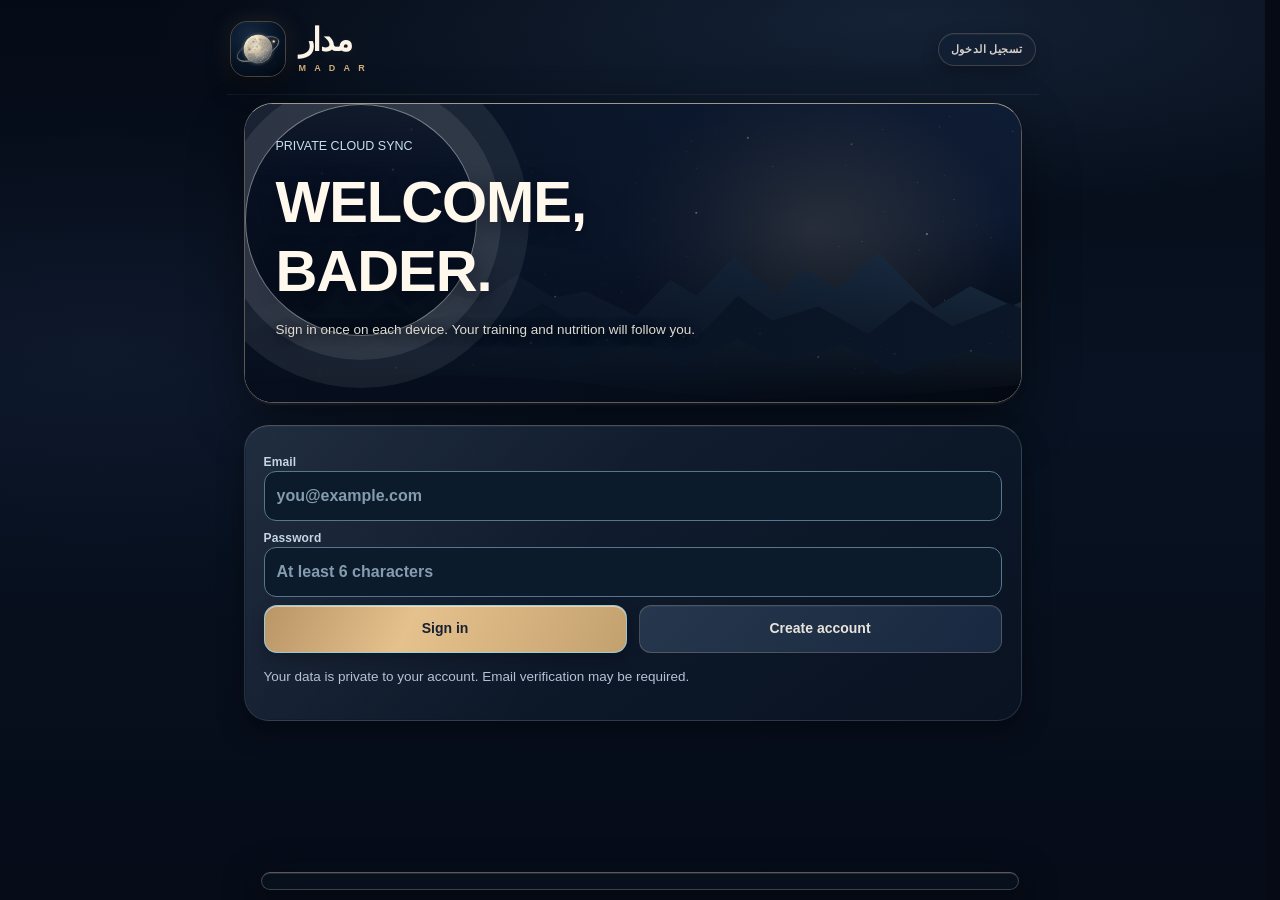
==== commit 7bbc0a6a: "Load full-moon immersive premium visuals throughout MADAR" ====
--- a/bader-fit/index.html
+++ b/bader-fit/index.html
@@ -1,4 +1,4 @@
-<!doctype html><html lang="ar" dir="ltr"><meta charset="utf-8"><meta name="viewport" content="width=device-width,initial-scale=1,viewport-fit=cover"><meta name="theme-color" content="#071522"><meta name="apple-mobile-web-app-capable" content="yes"><meta name="apple-mobile-web-app-status-bar-style" content="black"><meta name="apple-mobile-web-app-title" content="مدار"><link rel="manifest" href="./manifest.webmanifest"><link rel="icon" type="image/svg+xml" href="./icon.svg?v=madar2"><link rel="apple-touch-icon" sizes="180x180" href="https://nxbciyowueonezkxohmb.supabase.co/functions/v1/madar-icon?size=180"><meta name="description" content="مدار: تدريبك، نشاطك، صحتك، نومك وتقدمك في مكان واحد."><link rel="stylesheet" href="./push-ui.css"><title>مدار | MADAR — مساحتك اليومية</title><style>:root{font-family:system-ui;color:#203b34;background:#f4f7f1}*{box-sizing:border-box}body{margin:0}header,main,nav{max-width:740px;margin:auto;padding:20px}header{display:flex;justify-content:space-between;align-items:center}h1{font-size:32px;margin:6px 0}h2{font-size:21px}small,.muted{color:#78877d}.brand{font-weight:900;font-size:24px}.brand span{color:#14a47d}.card{background:white;border:1px solid #dfe8df;border-radius:22px;padding:20px;margin:12px 0;box-shadow:0 4px 15px #173f2610}.hero{background:#153c32;color:white}.hero small{color:#b5d3c7}button,input{font:inherit;border-radius:12px;padding:12px;border:1px solid #d8e5dc}button{background:#19a87b;color:white;border:0;font-weight:700;cursor:pointer}button.secondary{background:#e5f3eb;color:#235244}button:disabled{opacity:.4}input{width:100%;min-width:0}label{display:block;font-size:13px;color:#677b70;margin:8px 0}.grid{display:grid;grid-template-columns:1fr 1fr;gap:12px}.row{display:flex;align-items:center;justify-content:space-between;gap:10px}.row>*{min-width:0}.exercise{border-bottom:1px solid #e8eee9;padding:13px 0}.bar{height:10px;background:#e5eee7;border-radius:12px;overflow:hidden}.bar>i{display:block;height:100%;background:#1aa77d}nav{position:sticky;bottom:0;background:#f4f7f1;display:flex;gap:5px;padding:10px}nav button{flex:1;font-size:11px;padding:12px 3px}nav button:not(.on){background:#e4ede6;color:#50665b}.clock{font-size:50px;text-align:center;font-variant-numeric:tabular-nums;font-weight:800}a{color:#128463}.pill{border-radius:50px;padding:6px 10px;background:#e2f3e8;font-size:12px;color:#23654c}#notice{position:fixed;top:8px;right:8px;background:#153c32;color:white;padding:12px;border-radius:12px;display:none;z-index:9}@media(max-width:420px){.grid{grid-template-columns:1fr 1fr}header,main{padding:14px}.card{padding:15px}}body{background:radial-gradient(ellipse 90% 45% at 95% 0%,#d6fff0 0%,transparent 65%),radial-gradient(ellipse 65% 45% at 0% 38%,#fff0d9 0%,transparent 70%),#f5f7f3}header{padding-top:28px;padding-bottom:28px}.brand{letter-spacing:-1.2px;font-size:27px}.brand span{color:#09ac86}.card{border:1px solid #e3eae4;box-shadow:0 8px 30px #193f3210;transition:transform .2s ease,box-shadow .2s ease}.card:hover{transform:translateY(-2px);box-shadow:0 12px 36px #193f3219}.hero{background:linear-gradient(125deg,#123e38 0%,#126e61 64%,#2da780 100%);box-shadow:0 14px 36px #0a795b34;position:relative;overflow:hidden}.hero:after{content:"✦";position:absolute;right:16px;top:6px;font-size:120px;color:#ffffff14;pointer-events:none}.hero h1{letter-spacing:-.8px;position:relative;z-index:1}.hero p{position:relative;z-index:1}.hero .bar{background:#ffffff45}.hero .bar i{background:#ffe08a}h2{letter-spacing:-.45px}.pill{background:linear-gradient(100deg,#ddfae9,#e6f5fc);color:#16634b;font-weight:700}button{background:linear-gradient(120deg,#11b88b,#0d8d76);box-shadow:0 4px 10px #14a17b1e}button:active{transform:scale(.97)}button.secondary{background:#e9f6ed;box-shadow:none}.bar{height:11px}nav{background:#ffffffed;backdrop-filter:blur(18px);border:1px solid #e5ede6;border-radius:20px 20px 0 0;box-shadow:0 -8px 30px #153c3211;max-width:720px}nav button.on{background:linear-gradient(135deg,#0b9d7c,#1cbe96);color:white}nav button:not(.on){background:transparent;color:#567267}nav button{border-radius:12px}input:focus{outline:2px solid #27c99b;border-color:transparent}a{font-weight:650}.exercise{border-color:#e4ede7}.statgrid{display:grid;grid-template-columns:repeat(3,1fr);gap:10px;margin:12px 0}.stat{background:linear-gradient(145deg,#fff,#edfff4);border:1px solid #d8ede0;border-radius:18px;padding:13px 9px;text-align:center}.stat b{display:block;font-size:23px;color:#146e57}.stat small{font-size:10px;text-transform:uppercase;letter-spacing:.5px}.accent{color:#0eaa81}.spark{font-size:23px}.todaytag{display:inline-block;border-radius:40px;padding:8px 12px;background:#ffffff28;color:white;font-size:12px;font-weight:700;margin:8px 0}.card:has(.row>a){border-left:4px solid #24b996}.card:has(.row>a):nth-of-type(3n){border-left-color:#f2ac4d}.card:has(.row>a):nth-of-type(3n + 1){border-left-color:#6d9bea}@media(prefers-reduced-motion:reduce){*{transition:none!important;animation:none!important}}@media(max-width:420px){.stat b{font-size:19px}.stat{padding:12px 5px}} .rings-panel{background:linear-gradient(145deg,#142c42,#213f59 70%,#244f50);color:#fff;border:0}.rings-panel small{color:#c5d5e0}.rings{display:flex;gap:16px;align-items:center;justify-content:space-around;flex-wrap:wrap}.ring{--p:0;--ring:#ff648b;position:relative;width:118px;height:118px;border-radius:50%;background:conic-gradient(var(--ring) calc(var(--p)*1%),#ffffff20 0);display:grid;place-items:center;box-shadow:0 5px 18px #081b2840}.ring:before{content:"";position:absolute;inset:13px;border-radius:50%;background:#193447}.ring-inner{position:relative;text-align:center;z-index:1}.ring-inner strong{display:block;font-size:21px}.ring-inner small{font-size:10px}.ring-caption{text-align:center;font-size:12px;margin-top:9px;color:#d9e8e8}.ring-wrap{min-width:118px}.sticker{display:inline-grid;place-items:center;font-size:26px;width:45px;height:45px;border-radius:15px;background:linear-gradient(135deg,#d8fbea,#fff0d8);margin-right:10px;box-shadow:inset 0 0 0 1px #ffffffaa}.exercise-title{display:flex;align-items:center}.rings-panel input{color:#183a32}.rings-panel label{color:#e3ecec}.rings-panel .secondary{background:#ffffff22;color:white;border:1px solid #ffffff50}.sticker-grid{display:grid;grid-template-columns:repeat(3,1fr);gap:8px;margin-top:10px}.sticker-item{padding:9px;border-radius:14px;background:#f2faf6;text-align:center;font-size:12px}.sticker-item span{display:block;font-size:27px}.ring-status{font-size:12px;color:#c7d9de;margin:12px 0}.rings-panel .grid{margin-top:14px}@media(max-width:410px){.ring{width:93px;height:93px}.ring-wrap{min-width:93px}.ring-inner strong{font-size:17px}.ring:before{inset:11px}.rings{gap:5px}}
+<!doctype html><html lang="ar" dir="ltr"><meta charset="utf-8"><meta name="viewport" content="width=device-width,initial-scale=1,viewport-fit=cover"><meta name="theme-color" content="#071522"><meta name="apple-mobile-web-app-capable" content="yes"><meta name="apple-mobile-web-app-status-bar-style" content="black"><meta name="apple-mobile-web-app-title" content="مدار"><link rel="manifest" href="./manifest.webmanifest"><link rel="icon" type="image/svg+xml" href="./icon.svg?v=fullmoon1"><link rel="apple-touch-icon" sizes="180x180" href="https://nxbciyowueonezkxohmb.supabase.co/functions/v1/madar-icon?size=180&v=fullmoon1"><meta name="description" content="مدار: تدريبك، نشاطك، صحتك، نومك وتقدمك في مكان واحد."><link rel="stylesheet" href="./push-ui.css"><title>مدار | MADAR — مساحتك اليومية</title><style>:root{font-family:system-ui;color:#203b34;background:#f4f7f1}*{box-sizing:border-box}body{margin:0}header,main,nav{max-width:740px;margin:auto;padding:20px}header{display:flex;justify-content:space-between;align-items:center}h1{font-size:32px;margin:6px 0}h2{font-size:21px}small,.muted{color:#78877d}.brand{font-weight:900;font-size:24px}.brand span{color:#14a47d}.card{background:white;border:1px solid #dfe8df;border-radius:22px;padding:20px;margin:12px 0;box-shadow:0 4px 15px #173f2610}.hero{background:#153c32;color:white}.hero small{color:#b5d3c7}button,input{font:inherit;border-radius:12px;padding:12px;border:1px solid #d8e5dc}button{background:#19a87b;color:white;border:0;font-weight:700;cursor:pointer}button.secondary{background:#e5f3eb;color:#235244}button:disabled{opacity:.4}input{width:100%;min-width:0}label{display:block;font-size:13px;color:#677b70;margin:8px 0}.grid{display:grid;grid-template-columns:1fr 1fr;gap:12px}.row{display:flex;align-items:center;justify-content:space-between;gap:10px}.row>*{min-width:0}.exercise{border-bottom:1px solid #e8eee9;padding:13px 0}.bar{height:10px;background:#e5eee7;border-radius:12px;overflow:hidden}.bar>i{display:block;height:100%;background:#1aa77d}nav{position:sticky;bottom:0;background:#f4f7f1;display:flex;gap:5px;padding:10px}nav button{flex:1;font-size:11px;padding:12px 3px}nav button:not(.on){background:#e4ede6;color:#50665b}.clock{font-size:50px;text-align:center;font-variant-numeric:tabular-nums;font-weight:800}a{color:#128463}.pill{border-radius:50px;padding:6px 10px;background:#e2f3e8;font-size:12px;color:#23654c}#notice{position:fixed;top:8px;right:8px;background:#153c32;color:white;padding:12px;border-radius:12px;display:none;z-index:9}@media(max-width:420px){.grid{grid-template-columns:1fr 1fr}header,main{padding:14px}.card{padding:15px}}body{background:radial-gradient(ellipse 90% 45% at 95% 0%,#d6fff0 0%,transparent 65%),radial-gradient(ellipse 65% 45% at 0% 38%,#fff0d9 0%,transparent 70%),#f5f7f3}header{padding-top:28px;padding-bottom:28px}.brand{letter-spacing:-1.2px;font-size:27px}.brand span{color:#09ac86}.card{border:1px solid #e3eae4;box-shadow:0 8px 30px #193f3210;transition:transform .2s ease,box-shadow .2s ease}.card:hover{transform:translateY(-2px);box-shadow:0 12px 36px #193f3219}.hero{background:linear-gradient(125deg,#123e38 0%,#126e61 64%,#2da780 100%);box-shadow:0 14px 36px #0a795b34;position:relative;overflow:hidden}.hero:after{content:"✦";position:absolute;right:16px;top:6px;font-size:120px;color:#ffffff14;pointer-events:none}.hero h1{letter-spacing:-.8px;position:relative;z-index:1}.hero p{position:relative;z-index:1}.hero .bar{background:#ffffff45}.hero .bar i{background:#ffe08a}h2{letter-spacing:-.45px}.pill{background:linear-gradient(100deg,#ddfae9,#e6f5fc);color:#16634b;font-weight:700}button{background:linear-gradient(120deg,#11b88b,#0d8d76);box-shadow:0 4px 10px #14a17b1e}button:active{transform:scale(.97)}button.secondary{background:#e9f6ed;box-shadow:none}.bar{height:11px}nav{background:#ffffffed;backdrop-filter:blur(18px);border:1px solid #e5ede6;border-radius:20px 20px 0 0;box-shadow:0 -8px 30px #153c3211;max-width:720px}nav button.on{background:linear-gradient(135deg,#0b9d7c,#1cbe96);color:white}nav button:not(.on){background:transparent;color:#567267}nav button{border-radius:12px}input:focus{outline:2px solid #27c99b;border-color:transparent}a{font-weight:650}.exercise{border-color:#e4ede7}.statgrid{display:grid;grid-template-columns:repeat(3,1fr);gap:10px;margin:12px 0}.stat{background:linear-gradient(145deg,#fff,#edfff4);border:1px solid #d8ede0;border-radius:18px;padding:13px 9px;text-align:center}.stat b{display:block;font-size:23px;color:#146e57}.stat small{font-size:10px;text-transform:uppercase;letter-spacing:.5px}.accent{color:#0eaa81}.spark{font-size:23px}.todaytag{display:inline-block;border-radius:40px;padding:8px 12px;background:#ffffff28;color:white;font-size:12px;font-weight:700;margin:8px 0}.card:has(.row>a){border-left:4px solid #24b996}.card:has(.row>a):nth-of-type(3n){border-left-color:#f2ac4d}.card:has(.row>a):nth-of-type(3n + 1){border-left-color:#6d9bea}@media(prefers-reduced-motion:reduce){*{transition:none!important;animation:none!important}}@media(max-width:420px){.stat b{font-size:19px}.stat{padding:12px 5px}} .rings-panel{background:linear-gradient(145deg,#142c42,#213f59 70%,#244f50);color:#fff;border:0}.rings-panel small{color:#c5d5e0}.rings{display:flex;gap:16px;align-items:center;justify-content:space-around;flex-wrap:wrap}.ring{--p:0;--ring:#ff648b;position:relative;width:118px;height:118px;border-radius:50%;background:conic-gradient(var(--ring) calc(var(--p)*1%),#ffffff20 0);display:grid;place-items:center;box-shadow:0 5px 18px #081b2840}.ring:before{content:"";position:absolute;inset:13px;border-radius:50%;background:#193447}.ring-inner{position:relative;text-align:center;z-index:1}.ring-inner strong{display:block;font-size:21px}.ring-inner small{font-size:10px}.ring-caption{text-align:center;font-size:12px;margin-top:9px;color:#d9e8e8}.ring-wrap{min-width:118px}.sticker{display:inline-grid;place-items:center;font-size:26px;width:45px;height:45px;border-radius:15px;background:linear-gradient(135deg,#d8fbea,#fff0d8);margin-right:10px;box-shadow:inset 0 0 0 1px #ffffffaa}.exercise-title{display:flex;align-items:center}.rings-panel input{color:#183a32}.rings-panel label{color:#e3ecec}.rings-panel .secondary{background:#ffffff22;color:white;border:1px solid #ffffff50}.sticker-grid{display:grid;grid-template-columns:repeat(3,1fr);gap:8px;margin-top:10px}.sticker-item{padding:9px;border-radius:14px;background:#f2faf6;text-align:center;font-size:12px}.sticker-item span{display:block;font-size:27px}.ring-status{font-size:12px;color:#c7d9de;margin:12px 0}.rings-panel .grid{margin-top:14px}@media(max-width:410px){.ring{width:93px;height:93px}.ring-wrap{min-width:93px}.ring-inner strong{font-size:17px}.ring:before{inset:11px}.rings{gap:5px}}
 @import url('https://fonts.googleapis.com/css2?family=Barlow+Condensed:wght@500;600;700;800;900&family=DM+Sans:wght@400;500;600;700;800&display=swap');
 :root{font-family:'DM Sans',Arial,sans-serif;color:#f2efe8;background:#101311;--ink:#101311;--surface:#1c211e;--line:#353c36;--cream:#f1efe6;--orange:#ff7848;--lime:#c4ed76}
 body{background:#101311!important;color:var(--cream);min-height:100vh}
@@ -122,7 +122,7 @@
 .health-week-track{height:95px;width:100%;max-width:34px;border-radius:8px;background:#303a31;position:relative;overflow:hidden}
 .health-week-track i{position:absolute;bottom:0;left:0;right:0;background:linear-gradient(180deg,#c5ed7a,#6ba578);border-radius:6px}
 @media(max-width:480px){.health-week-grid{gap:4px}.health-week-day b{font-size:9px}.health-week-track{height:78px}}
-</style><header><div class="brand" aria-label="مدار — MADAR"><img class="madar-icon" src="./icon.svg?v=madar2" alt="" width="49" height="49"><span class="madar-wordmark"><strong class="arabic" lang="ar">مدار</strong><span class="latin">M A D A R</span></span></div><span class="pill" id="status">جاري الاتصال…</span></header><script>
+</style><header><div class="brand" aria-label="مدار — MADAR"><img class="madar-icon" src="./icon.svg?v=fullmoon1" alt="" width="49" height="49"><span class="madar-wordmark"><strong class="arabic" lang="ar">مدار</strong><span class="latin">M A D A R</span></span></div><span class="pill" id="status">جاري الاتصال…</span></header><script>
 (function(){
   const build='20261019-0835';
   const show=function(message){
@@ -403,7 +403,7 @@
 #app .fo-sound-grid{display:grid;grid-template-columns:repeat(3,minmax(0,1fr));gap:7px;margin:15px 0}
 #app .fo-sound-grid button{min-width:0;padding:10px 5px!important;font-size:12px!important;line-height:1.2;min-height:48px}
 @media(max-width:360px){#app .fo-sound-grid{grid-template-columns:1fr}#app .fo-audio-toggle{flex-direction:column;align-items:stretch}}
-</style><link rel="stylesheet" href="./madar.css?v=3"><nav id="nav"></nav><div id="notice"></div><script>const URL_='https://nxbciyowueonezkxohmb.supabase.co',KEY='sb_publishable_Zi8wDWMVMoeMdMceKetqPw_iiq8L5rS';let token='',uid='',view='Today',day=new Date().toLocaleDateString('en-CA',{timeZone:'Asia/Riyadh'}),ix=0,seconds=0,interval=null;const days=['Sunday','Monday','Tuesday','Wednesday','Thursday','Friday','Saturday'];const ex=(n,s,r)=>({n,s,r});const plan=[{name:'Upper A',cardio:20,ex:[ex('Chest Press',3,'8-12'),ex('Lat Pulldown',3,'8-12'),ex('One-arm Dumbbell Row',3,'10-12'),ex('Dumbbell Lateral Raise',3,'12-15'),ex('Dumbbell Biceps Curl',3,'10-12'),ex('Farmer Hold',3,'30-45 sec')]},{name:'Lower A',cardio:15,ex:[ex('Goblet Squat',3,'10-12'),ex('Dumbbell Romanian Deadlift',3,'8-12'),ex('Dumbbell Glute Bridge',3,'12-15'),ex('Leg Extension',3,'12-15'),ex('Standing Calf Raise',3,'15-20'),ex('Plank',3,'30-60 sec'),ex('Dead Bug',2,'10 per side')]},{name:'Cardio + Posture',cardio:35,ex:[ex('Chin Tuck',2,'10'),ex('Wall Slides',2,'12'),ex('Thoracic Extension',2,'8'),ex('Hip Flexor Stretch',2,'30 sec'),ex('Bird Dog',2,'10 per side'),ex('Glute Bridge',2,'15')]},{name:'Upper B',cardio:20,ex:[ex('Push-up',3,'8-15'),ex('Lat Pulldown',3,'10-12'),ex('Dumbbell Floor Press',3,'8-12'),ex('Reverse Dumbbell Fly',3,'12-15'),ex('Dumbbell Shrugs',3,'12-15'),ex('Dumbbell Triceps Kickback',3,'10-15'),ex('Hammer Curl',2,'10-12'),ex('Wrist Extension',2,'12-15')]},{name:'Lower B',cardio:15,ex:[ex('Supported Split Squat',3,'10 per side'),ex('Dumbbell Glute Bridge',4,'10-15'),ex('Hamstring Sliding Curl',3,'8-12'),ex('Leg Extension',3,'12-15'),ex('Standing Calf Raise',3,'15-20'),ex('Side Plank',3,'30 sec'),ex('Bird Dog',2,'10 per side')]},{name:'Cardio Endurance',cardio:55,ex:[]},{name:'Recovery',cardio:0,ex:[]}];let data={workouts:{},nutrition:{},weights:[],custom:{},goals:{cal:2400,protein:170,carbs:265,fat:73,fiber:34,water:3000}};const $=id=>document.getElementById(id),esc=s=>String(s??'').replace(/[&<>"]/g,c=>({'&':'&amp;','<':'&lt;','>':'&gt;','"':'&quot;'}[c]));const current=()=>plan[new Date(day+'T12:00:00+03:00').getDay()];const w=()=>data.workouts[day]??(data.workouts[day]={sets:{},cardio:0,done:false});const n=()=>data.nutrition[day]??(data.nutrition[day]={meals:[],water:0,done:false});const bar=(v,max)=>'<div class="bar"><i style="width:'+Math.min(100,100*v/(max||1))+'%"></i></div>';function notice(t){$('notice').textContent=t;$('notice').style.display='block';setTimeout(()=>$('notice').style.display='none',2500)}function authHeader(){return {'apikey':KEY,'Authorization':'Bearer '+(token||KEY),'Content-Type':'application/json'}}async function req(path,opt={}){const r=await fetch(URL_+path,{...opt,headers:{...authHeader(),...(opt.headers||{})}});let j=await r.json().catch(()=>({}));if(!r.ok)throw Error(j.msg||j.message||j.error_description||j.error||r.status);return j}async function login(signup=false){try{const email=$('email').value.trim(),password=$('password').value;if(password.length<6)throw Error('Password must be at least 6 characters');const j=await req('/auth/v1/'+(signup?'signup':'token?grant_type=password'),{method:'POST',body:JSON.stringify({email,password})});if(signup&&!j.access_token){notice('Check your email to confirm, then sign in');return}setAuth(j);await load();render()}catch(e){notice(e.message)}}function setAuth(j){token=j.access_token;uid=j.user?.id;localStorage.setItem('bader-auth',JSON.stringify({access_token:j.access_token,refresh_token:j.refresh_token,expires_at:Date.now()+(j.expires_in||3600)*1000,user:j.user}))}async function restore(){let a=JSON.parse(localStorage.getItem('bader-auth')||'null');if(!a)return;if(a.expires_at<Date.now()+60000){try{a=await req('/auth/v1/token?grant_type=refresh_token',{method:'POST',body:JSON.stringify({refresh_token:a.refresh_token})});setAuth(a)}catch{localStorage.removeItem('bader-auth');return}}else{token=a.access_token;uid=a.user?.id}await load()}async function load(){const j=await req('/rest/v1/user_data?user_id=eq.'+uid+'&select=payload');if(j.length&&j[0].payload)data={...data,...j[0].payload}}let saving=Promise.resolve();function save(){if(!uid)return;const snapshot=JSON.stringify(data);saving=saving.then(()=>req('/rest/v1/user_data?on_conflict=user_id',{method:'POST',headers:{'Prefer':'resolution=merge-duplicates,return=minimal'},body:JSON.stringify({user_id:uid,payload:JSON.parse(snapshot),updated_at:new Date().toISOString()})})).catch(e=>notice('Sync failed: '+e.message))}function logout(){token='';uid='';localStorage.removeItem('bader-auth');location.reload()}function timer(s){foUnlockAudio();clearInterval(interval);seconds=Math.max(1,Math.round(Number(s)||30));const deadline=Date.now()+seconds*1000;tick();interval=setInterval(()=>{seconds=Math.max(0,Math.ceil((deadline-Date.now())/1000));tick();if(Date.now()>=deadline){clearInterval(interval);interval=null;seconds=0;tick();foPlaySound('timer');notice('Rest timer complete!');foFeedback('REST COMPLETE')}} ,250)}function tick(){if($('clock'))$('clock').textContent=Math.floor(Math.max(0,seconds)/60)+':'+String(Math.max(0,seconds)%60).padStart(2,'0')}function select(v){view=v;render()}function changeDay(v){day=v;render()}function completeSet(i){let e=current().ex[i],a=w().sets[e.n]??(w().sets[e.n]=[]);a.push({reps:Number($('reps').value)||0,weight:Number($('weight').value)||0});save();timer(90);render()}function cardioSave(){w().cardio=Number($('cardio').value)||0;save();notice('Cardio saved');render()}function finish(){w().done=true;n().done=true;save();notice('Amazing work, Bader!');render()}function addMeal(){const m={name:$('food').value};if(!m.name.trim())return notice('Enter a food name');for(const k of ['cal','protein','carbs','fat','fiber'])m[k]=Number($('m_'+k).value)||0;n().meals.push(m);save();render()}function delMeal(i){n().meals.splice(i,1);save();render()}function addWater(v){n().water=Math.max(0,n().water+v);save();render()}function addWeight(){data.weights.push({date:day,weight:Number($('bw').value),waist:Number($('waist').value)||null});save();render()}function changeGoal(){for(const k of Object.keys(data.goals))data.goals[k]=Number($('g_'+k).value)||0;save();render()}function authUI(){return '<div class="card hero"><small>PRIVATE CLOUD SYNC</small><h1>Welcome, Bader.</h1><p>Sign in once on each device. Your training and nutrition will follow you.</p></div><div class="card"><label>Email<input id="email" type="email" placeholder="you@example.com"></label><label>Password<input id="password" type="password" placeholder="At least 6 characters"></label><div class="grid"><button onclick="login(false)">Sign in</button><button class="secondary" onclick="login(true)">Create account</button></div><p class="muted">Your data is private to your account. Email verification may be required.</p></div>'}function dateUI(){return '<label>Training date<input type="date" value="'+day+'" onchange="changeDay(this.value)"></label>'}function today(){const p=current(),s=w(),count=p.ex.reduce((a,e)=>a+(s.sets[e.n]?.length||0),0),max=p.ex.reduce((a,e)=>a+e.s,0);return '<div class="card hero"><span class="todaytag">⚡ YOUR DAILY COACH</span><h1>Hey Bader, it’s '+days[new Date(day+'T12:00:00+03:00').getDay()]+'.</h1><p>'+p.name+' · Train smart. Show up.</p><div>'+count+' / '+max+' strength sets</div>'+bar(count,max)+'</div><div class="statgrid"><div class="stat"><span class="spark">🏋️</span><b>'+count+'/'+max+'</b><small>Sets logged</small></div><div class="stat"><span class="spark">🔥</span><b>'+s.cardio+'m</b><small>Cardio logged</small></div><div class="stat"><span class="spark">🎯</span><b>'+(s.done?'Done':'Go!')+'</b><small>Daily status</small></div></div>'+dateUI()+'<h2>Today’s workout <span class="accent">✦</span></h2>'+p.ex.map((e,i)=>'<div class="card"><div class="row"><b>'+esc(e.n)+'</b><span class="pill">'+(s.sets[e.n]?.length||0)+'/'+e.s+' sets</span></div><p class="muted">'+e.r+' reps / hold</p><div class="row"><a target="_blank" rel="noopener" href="https://www.youtube.com/results?search_query='+encodeURIComponent(e.n+' exercise proper form')+'">View demonstration ↗</a><button class="secondary" onclick="ix='+i+';select(\'Exercise\')">Start →</button></div></div>').join('')+'<div class="card"><h2>Cardio · '+p.cardio+' min target</h2><label>Actual minutes<input id="cardio" type="number" value="'+s.cardio+'"></label><button onclick="cardioSave()">Save cardio</button></div><button style="width:100%" onclick="finish()">✓ Finish Day</button>'}function exercise(){let e=current().ex[ix];if(!e)return today();let sets=w().sets[e.n]||[];return '<button class="secondary" onclick="select(\'Today\')">← Back</button><div class="card"><small>EXERCISE '+(ix+1)+' OF '+current().ex.length+'</small><h1>'+esc(e.n)+'</h1><p>'+e.s+' sets · '+e.r+' reps / seconds</p><p class="muted">Move with control, keep breathing, and maintain a comfortable range of motion.</p><a target="_blank" href="https://www.youtube.com/results?search_query='+encodeURIComponent(e.n+' exercise proper form')+'">Watch exercise demonstration ↗</a><h2>Sets completed: '+sets.length+'/'+e.s+'</h2>'+bar(sets.length,e.s)+'<label>Reps / seconds<input type="number" id="reps" value="'+(parseInt(e.r)||10)+'"></label><label>Weight (kg)<input type="number" id="weight" value="'+(sets.at(-1)?.weight??foStartingWeight(e.n))+'"></label><button '+(sets.length>=e.s?'disabled':'')+' onclick="completeSet('+ix+')">✓ Complete Set</button><h2>Rest / hold timer</h2><div class="clock" id="clock">0:00</div><div class="grid"><button class="secondary" onclick="timer(30)">30 sec</button><button class="secondary" onclick="timer(60)">60 sec</button><button class="secondary" onclick="timer(90)">90 sec</button><button class="secondary" onclick="timer(120)">120 sec</button></div><p class="muted">Timer sounds work while the browser remains active.</p><div class="row exercise-pager"><button style="width:100%" onclick="if(ix<current().ex.length-1){ix++;render();window.scrollTo(0,0)}else{select(\'Today\');window.scrollTo(0,0)}">'+(ix<current().ex.length-1?'NEXT EXERCISE →':'BACK TO TODAY →')+'</button></div></div>'}function nutrition(){let t={cal:0,protein:0,carbs:0,fat:0,fiber:0};n().meals.forEach(m=>Object.keys(t).forEach(k=>t[k]+=m[k]||0));return dateUI()+'<div class="card hero"><small>FUEL YOUR PROGRESS</small><h1>'+Math.round(t.cal)+' / '+data.goals.cal+' kcal</h1>'+bar(t.cal,data.goals.cal)+'</div><div class="grid">'+Object.keys(t).filter(k=>k!=='cal').map(k=>'<div class="card"><b>'+k.toUpperCase()+'</b><h2>'+Math.round(t[k])+' / '+data.goals[k]+'g</h2>'+bar(t[k],data.goals[k])+'</div>').join('')+'</div><div class="card"><h2>Water: '+n().water+' / '+data.goals.water+' ml</h2>'+bar(n().water,data.goals.water)+'<button onclick="addWater(250)">+250 ml</button> <button class="secondary" onclick="addWater(500)">+500 ml</button></div><div class="card"><h2>Add meal</h2><label>Food name<input id="food" placeholder="Chicken & rice"></label><div class="grid">'+['cal','protein','carbs','fat','fiber'].map(k=>'<label>'+k+'<input id="m_'+k+'" type="number" placeholder="0"></label>').join('')+'</div><button onclick="addMeal()">Save meal</button></div>'+n().meals.map((m,i)=>'<div class="card row"><div><b>'+esc(m.name)+'</b><p class="muted">'+m.cal+' kcal · P '+m.protein+' · C '+m.carbs+' · F '+m.fat+'</p></div><button class="secondary" onclick="delMeal('+i+')">Remove</button></div>').join('')+'<button onclick="finish()">✓ Finish Day</button>'}function progress(){return '<div class="card hero"><span class="section-kicker">PERFORMANCE / LIVE</span><h1>Your Progress</h1><p>Every session counts.</p></div>'+activityPanel()+weeklyHealthPanel()+'<div class="card"><h2>Body measurements</h2><label>Weight (kg)<input id="bw" type="number" placeholder="85"></label><label>Waist (cm)<input id="waist" type="number"></label><button onclick="addWeight()">Save measurement</button></div><h2>History</h2>'+Object.keys(data.workouts).sort().reverse().map(k=>'<div class="card row"><b>'+k+'</b><span>'+Object.values(data.workouts[k].sets||{}).reduce((a,b)=>a+b.length,0)+' sets · '+(data.workouts[k].done?'✓ Done':'In progress')+'</span></div>').join('')+data.weights.slice().reverse().map(x=>'<div class="card">'+x.date+' · '+x.weight+' kg</div>').join('')}function settings(){return '<div class="card"><h2>Nutrition goals</h2><div class="grid">'+Object.entries(data.goals).map(([k,v])=>'<label>'+k+'<input type="number" id="g_'+k+'" value="'+v+'"></label>').join('')+'</div><button onclick="changeGoal()">Save goals</button></div><div class="card" id="appleHealthSetup" style="border:2px solid #b86a39;box-shadow:0 0 0 3px rgba(184,106,57,.12)"><span class="section-kicker">APPLE HEALTH · ONE-TIME SETUP</span><h2>CONNECT YOUR APPLE WATCH</h2><p class="muted">Your activity rings refresh every 15 seconds when this page is open. Apple Health data arrives when your iPhone sync bridge uploads it. iOS background delivery may be delayed.</p><p class="muted">One-time setup: generate a private key and configure an iPhone HealthKit sync bridge to POST to the endpoint below. Never share your key publicly.</p><label>SECURE SYNC ENDPOINT<input readonly value="https://nxbciyowueonezkxohmb.supabase.co/functions/v1/health-sync" onclick="this.select()"></label><button id="makeHealthKey" onclick="provisionHealthKey()">GENERATE PRIVATE SYNC KEY</button><div id="healthKeyResult"></div><p class="muted">POST JSON: {"action":"sync","date":"YYYY-MM-DD","steps":2618,"distance_km":1.805,"active_calories":9.65,"exercise_minutes":2}. Add header x-sync-key with your private key. This is not yet connected to a background uploader.</p></div><div class="card"><h2>Cloud sync</h2><p>Signed in. Your records are saved to your private Supabase account.</p><button class="secondary" onclick="logout()">Sign out</button></div><div class="card"><h2>Daily routine</h2><p>Wake at 5:00 AM · Bedtime 9:00 PM</p><p>Remember Fajr, Dhuhr, Asr, Maghrib and Isha.</p></div>'}function render(){$('status').textContent=uid?'☁ Cloud sync':'Sign in';$('app').innerHTML=!uid?authUI():view==='Today'?today():view==='Exercise'?exercise():view==='Nutrition'?nutrition():view==='Progress'?progress():view==='Settings'?settings():'<div class="card">'+plan.map((p,i)=>'<div class="exercise"><b>'+days[i]+' — '+p.name+'</b><p class="muted">'+p.ex.length+' exercises · '+p.cardio+' min cardio</p></div>').join('')+'</div>';$('nav').innerHTML=uid?['Today','Plan','Nutrition','Progress','Settings'].map(v=>'<button class="'+(view===v?'on':'')+'" onclick="select(\''+v+'\')">'+v+'</button>').join(''):''}const iconFor=n=>/chest|press|push-up/i.test(n)?'💪':/pulldown|row|reverse fly/i.test(n)?'🦅':/squat|split|leg extension/i.test(n)?'🦵':/glute|bridge|hamstring/i.test(n)?'🍑':/plank|dead bug|bird dog/i.test(n)?'🧘':/curl|triceps|wrist|farmer/i.test(n)?'🏋️':/calf/i.test(n)?'⚡':/stretch|chin|wall|thoracic/i.test(n)?'🌿':'🎯';function ringHtml(name,value,target,color,unit){const p=Math.min(100,Math.max(0,(Number(value)||0)/(Number(target)||1)*100));return '<div class="ring-wrap"><div class="ring" style="--p:'+p+';--ring:'+color+'"><div class="ring-inner"><strong>'+Math.round(Number(value)||0)+'</strong><small>/ '+target+' '+unit+'</small></div></div><div class="ring-caption">'+name+'</div></div>'}let healthRows={},healthLastFetch=0,healthLoading=false;
+</style><link rel="stylesheet" href="./madar.css?v=3"><link rel="stylesheet" href="./movement.css?v=1"><link rel="stylesheet" href="./lunar-premium.css?v=fullmoon1"><nav id="nav"></nav><div id="notice"></div><script>const URL_='https://nxbciyowueonezkxohmb.supabase.co',KEY='sb_publishable_Zi8wDWMVMoeMdMceKetqPw_iiq8L5rS';let token='',uid='',view='Today',day=new Date().toLocaleDateString('en-CA',{timeZone:'Asia/Riyadh'}),ix=0,seconds=0,interval=null;const days=['Sunday','Monday','Tuesday','Wednesday','Thursday','Friday','Saturday'];const ex=(n,s,r)=>({n,s,r});const plan=[{name:'Upper A',cardio:20,ex:[ex('Chest Press',3,'8-12'),ex('Lat Pulldown',3,'8-12'),ex('One-arm Dumbbell Row',3,'10-12'),ex('Dumbbell Lateral Raise',3,'12-15'),ex('Dumbbell Biceps Curl',3,'10-12'),ex('Farmer Hold',3,'30-45 sec')]},{name:'Lower A',cardio:15,ex:[ex('Goblet Squat',3,'10-12'),ex('Dumbbell Romanian Deadlift',3,'8-12'),ex('Dumbbell Glute Bridge',3,'12-15'),ex('Leg Extension',3,'12-15'),ex('Standing Calf Raise',3,'15-20'),ex('Plank',3,'30-60 sec'),ex('Dead Bug',2,'10 per side')]},{name:'Cardio + Posture',cardio:35,ex:[ex('Chin Tuck',2,'10'),ex('Wall Slides',2,'12'),ex('Thoracic Extension',2,'8'),ex('Hip Flexor Stretch',2,'30 sec'),ex('Bird Dog',2,'10 per side'),ex('Glute Bridge',2,'15')]},{name:'Upper B',cardio:20,ex:[ex('Push-up',3,'8-15'),ex('Lat Pulldown',3,'10-12'),ex('Dumbbell Floor Press',3,'8-12'),ex('Reverse Dumbbell Fly',3,'12-15'),ex('Dumbbell Shrugs',3,'12-15'),ex('Dumbbell Triceps Kickback',3,'10-15'),ex('Hammer Curl',2,'10-12'),ex('Wrist Extension',2,'12-15')]},{name:'Lower B',cardio:15,ex:[ex('Supported Split Squat',3,'10 per side'),ex('Dumbbell Glute Bridge',4,'10-15'),ex('Hamstring Sliding Curl',3,'8-12'),ex('Leg Extension',3,'12-15'),ex('Standing Calf Raise',3,'15-20'),ex('Side Plank',3,'30 sec'),ex('Bird Dog',2,'10 per side')]},{name:'Cardio Endurance',cardio:55,ex:[]},{name:'Recovery',cardio:0,ex:[]}];let data={workouts:{},nutrition:{},weights:[],custom:{},goals:{cal:2400,protein:170,carbs:265,fat:73,fiber:34,water:3000}};const $=id=>document.getElementById(id),esc=s=>String(s??'').replace(/[&<>"]/g,c=>({'&':'&amp;','<':'&lt;','>':'&gt;','"':'&quot;'}[c]));const current=()=>plan[new Date(day+'T12:00:00+03:00').getDay()];const w=()=>data.workouts[day]??(data.workouts[day]={sets:{},cardio:0,done:false});const n=()=>data.nutrition[day]??(data.nutrition[day]={meals:[],water:0,done:false});const bar=(v,max)=>'<div class="bar"><i style="width:'+Math.min(100,100*v/(max||1))+'%"></i></div>';function notice(t){$('notice').textContent=t;$('notice').style.display='block';setTimeout(()=>$('notice').style.display='none',2500)}function authHeader(){return {'apikey':KEY,'Authorization':'Bearer '+(token||KEY),'Content-Type':'application/json'}}async function req(path,opt={}){const r=await fetch(URL_+path,{...opt,headers:{...authHeader(),...(opt.headers||{})}});let j=await r.json().catch(()=>({}));if(!r.ok)throw Error(j.msg||j.message||j.error_description||j.error||r.status);return j}async function login(signup=false){try{const email=$('email').value.trim(),password=$('password').value;if(password.length<6)throw Error('Password must be at least 6 characters');const j=await req('/auth/v1/'+(signup?'signup':'token?grant_type=password'),{method:'POST',body:JSON.stringify({email,password})});if(signup&&!j.access_token){notice('Check your email to confirm, then sign in');return}setAuth(j);await load();render()}catch(e){notice(e.message)}}function setAuth(j){token=j.access_token;uid=j.user?.id;localStorage.setItem('bader-auth',JSON.stringify({access_token:j.access_token,refresh_token:j.refresh_token,expires_at:Date.now()+(j.expires_in||3600)*1000,user:j.user}))}async function restore(){let a=JSON.parse(localStorage.getItem('bader-auth')||'null');if(!a)return;if(a.expires_at<Date.now()+60000){try{a=await req('/auth/v1/token?grant_type=refresh_token',{method:'POST',body:JSON.stringify({refresh_token:a.refresh_token})});setAuth(a)}catch{localStorage.removeItem('bader-auth');return}}else{token=a.access_token;uid=a.user?.id}await load()}async function load(){const j=await req('/rest/v1/user_data?user_id=eq.'+uid+'&select=payload');if(j.length&&j[0].payload)data={...data,...j[0].payload}}let saving=Promise.resolve();function save(){if(!uid)return;const snapshot=JSON.stringify(data);saving=saving.then(()=>req('/rest/v1/user_data?on_conflict=user_id',{method:'POST',headers:{'Prefer':'resolution=merge-duplicates,return=minimal'},body:JSON.stringify({user_id:uid,payload:JSON.parse(snapshot),updated_at:new Date().toISOString()})})).catch(e=>notice('Sync failed: '+e.message))}function logout(){token='';uid='';localStorage.removeItem('bader-auth');location.reload()}function timer(s){foUnlockAudio();clearInterval(interval);seconds=Math.max(1,Math.round(Number(s)||30));const deadline=Date.now()+seconds*1000;tick();interval=setInterval(()=>{seconds=Math.max(0,Math.ceil((deadline-Date.now())/1000));tick();if(Date.now()>=deadline){clearInterval(interval);interval=null;seconds=0;tick();foPlaySound('timer');if(typeof window.madarRestFinished==='function')window.madarRestFinished();notice('Rest timer complete!');foFeedback('REST COMPLETE')}} ,250)}function tick(){if($('clock'))$('clock').textContent=Math.floor(Math.max(0,seconds)/60)+':'+String(Math.max(0,seconds)%60).padStart(2,'0')}function select(v){view=v;render()}function changeDay(v){day=v;render()}function completeSet(i){let e=current().ex[i],a=w().sets[e.n]??(w().sets[e.n]=[]);a.push({reps:Number($('reps').value)||0,weight:Number($('weight').value)||0});save();timer(90);render()}function cardioSave(){w().cardio=Number($('cardio').value)||0;save();notice('Cardio saved');render()}function finish(){w().done=true;n().done=true;save();notice('Amazing work, Bader!');render()}function addMeal(){const m={name:$('food').value};if(!m.name.trim())return notice('Enter a food name');for(const k of ['cal','protein','carbs','fat','fiber'])m[k]=Number($('m_'+k).value)||0;n().meals.push(m);save();render()}function delMeal(i){n().meals.splice(i,1);save();render()}function addWater(v){n().water=Math.max(0,n().water+v);save();render()}function addWeight(){data.weights.push({date:day,weight:Number($('bw').value),waist:Number($('waist').value)||null});save();render()}function changeGoal(){for(const k of Object.keys(data.goals))data.goals[k]=Number($('g_'+k).value)||0;save();render()}function authUI(){return '<div class="card hero"><small>PRIVATE CLOUD SYNC</small><h1>Welcome, Bader.</h1><p>Sign in once on each device. Your training and nutrition will follow you.</p></div><div class="card"><label>Email<input id="email" type="email" placeholder="you@example.com"></label><label>Password<input id="password" type="password" placeholder="At least 6 characters"></label><div class="grid"><button onclick="login(false)">Sign in</button><button class="secondary" onclick="login(true)">Create account</button></div><p class="muted">Your data is private to your account. Email verification may be required.</p></div>'}function dateUI(){return '<label>Training date<input type="date" value="'+day+'" onchange="changeDay(this.value)"></label>'}function today(){const p=current(),s=w(),count=p.ex.reduce((a,e)=>a+(s.sets[e.n]?.length||0),0),max=p.ex.reduce((a,e)=>a+e.s,0);return '<div class="card hero"><span class="todaytag">⚡ YOUR DAILY COACH</span><h1>Hey Bader, it’s '+days[new Date(day+'T12:00:00+03:00').getDay()]+'.</h1><p>'+p.name+' · Train smart. Show up.</p><div>'+count+' / '+max+' strength sets</div>'+bar(count,max)+'</div><div class="statgrid"><div class="stat"><span class="spark">🏋️</span><b>'+count+'/'+max+'</b><small>Sets logged</small></div><div class="stat"><span class="spark">🔥</span><b>'+s.cardio+'m</b><small>Cardio logged</small></div><div class="stat"><span class="spark">🎯</span><b>'+(s.done?'Done':'Go!')+'</b><small>Daily status</small></div></div>'+dateUI()+'<h2>Today’s workout <span class="accent">✦</span></h2>'+p.ex.map((e,i)=>'<div class="card"><div class="row"><b>'+esc(e.n)+'</b><span class="pill">'+(s.sets[e.n]?.length||0)+'/'+e.s+' sets</span></div><p class="muted">'+e.r+' reps / hold</p><div class="row"><a target="_blank" rel="noopener" href="https://www.youtube.com/results?search_query='+encodeURIComponent(e.n+' exercise proper form')+'">View demonstration ↗</a><button class="secondary" onclick="ix='+i+';select(\'Exercise\')">Start →</button></div></div>').join('')+'<div class="card"><h2>Cardio · '+p.cardio+' min target</h2><label>Actual minutes<input id="cardio" type="number" value="'+s.cardio+'"></label><button onclick="cardioSave()">Save cardio</button></div><button style="width:100%" onclick="finish()">✓ Finish Day</button>'}function exercise(){let e=current().ex[ix];if(!e)return today();let sets=w().sets[e.n]||[];return '<button class="secondary" onclick="select(\'Today\')">← Back</button><div class="card"><small>EXERCISE '+(ix+1)+' OF '+current().ex.length+'</small><h1>'+esc(e.n)+'</h1><p>'+e.s+' sets · '+e.r+' reps / seconds</p><p class="muted">Move with control, keep breathing, and maintain a comfortable range of motion.</p><a target="_blank" href="https://www.youtube.com/results?search_query='+encodeURIComponent(e.n+' exercise proper form')+'">Watch exercise demonstration ↗</a><h2>Sets completed: '+sets.length+'/'+e.s+'</h2>'+bar(sets.length,e.s)+'<label>Reps / seconds<input type="number" id="reps" value="'+(parseInt(e.r)||10)+'"></label><label>Weight (kg)<input type="number" id="weight" value="'+(sets.at(-1)?.weight??foStartingWeight(e.n))+'"></label><button '+(sets.length>=e.s?'disabled':'')+' onclick="completeSet('+ix+')">✓ Complete Set</button><h2>Rest / hold timer</h2><div class="clock" id="clock">0:00</div><div class="grid"><button class="secondary" onclick="timer(30)">30 sec</button><button class="secondary" onclick="timer(60)">60 sec</button><button class="secondary" onclick="timer(90)">90 sec</button><button class="secondary" onclick="timer(120)">120 sec</button></div><p class="muted">Timer sounds work while the browser remains active.</p><div class="row exercise-pager"><button style="width:100%" onclick="if(ix<current().ex.length-1){ix++;render();window.scrollTo(0,0)}else{select(\'Today\');window.scrollTo(0,0)}">'+(ix<current().ex.length-1?'NEXT EXERCISE →':'BACK TO TODAY →')+'</button></div></div>'}function nutrition(){let t={cal:0,protein:0,carbs:0,fat:0,fiber:0};n().meals.forEach(m=>Object.keys(t).forEach(k=>t[k]+=m[k]||0));return dateUI()+'<div class="card hero"><small>FUEL YOUR PROGRESS</small><h1>'+Math.round(t.cal)+' / '+data.goals.cal+' kcal</h1>'+bar(t.cal,data.goals.cal)+'</div><div class="grid">'+Object.keys(t).filter(k=>k!=='cal').map(k=>'<div class="card"><b>'+k.toUpperCase()+'</b><h2>'+Math.round(t[k])+' / '+data.goals[k]+'g</h2>'+bar(t[k],data.goals[k])+'</div>').join('')+'</div><div class="card"><h2>Water: '+n().water+' / '+data.goals.water+' ml</h2>'+bar(n().water,data.goals.water)+'<button onclick="addWater(250)">+250 ml</button> <button class="secondary" onclick="addWater(500)">+500 ml</button></div><div class="card"><h2>Add meal</h2><label>Food name<input id="food" placeholder="Chicken & rice"></label><div class="grid">'+['cal','protein','carbs','fat','fiber'].map(k=>'<label>'+k+'<input id="m_'+k+'" type="number" placeholder="0"></label>').join('')+'</div><button onclick="addMeal()">Save meal</button></div>'+n().meals.map((m,i)=>'<div class="card row"><div><b>'+esc(m.name)+'</b><p class="muted">'+m.cal+' kcal · P '+m.protein+' · C '+m.carbs+' · F '+m.fat+'</p></div><button class="secondary" onclick="delMeal('+i+')">Remove</button></div>').join('')+'<button onclick="finish()">✓ Finish Day</button>'}function progress(){return '<div class="card hero"><span class="section-kicker">PERFORMANCE / LIVE</span><h1>Your Progress</h1><p>Every session counts.</p></div>'+activityPanel()+weeklyHealthPanel()+'<div class="card"><h2>Body measurements</h2><label>Weight (kg)<input id="bw" type="number" placeholder="85"></label><label>Waist (cm)<input id="waist" type="number"></label><button onclick="addWeight()">Save measurement</button></div><h2>History</h2>'+Object.keys(data.workouts).sort().reverse().map(k=>'<div class="card row"><b>'+k+'</b><span>'+Object.values(data.workouts[k].sets||{}).reduce((a,b)=>a+b.length,0)+' sets · '+(data.workouts[k].done?'✓ Done':'In progress')+'</span></div>').join('')+data.weights.slice().reverse().map(x=>'<div class="card">'+x.date+' · '+x.weight+' kg</div>').join('')}function settings(){return '<div class="card"><h2>Nutrition goals</h2><div class="grid">'+Object.entries(data.goals).map(([k,v])=>'<label>'+k+'<input type="number" id="g_'+k+'" value="'+v+'"></label>').join('')+'</div><button onclick="changeGoal()">Save goals</button></div><div class="card" id="appleHealthSetup" style="border:2px solid #b86a39;box-shadow:0 0 0 3px rgba(184,106,57,.12)"><span class="section-kicker">APPLE HEALTH · ONE-TIME SETUP</span><h2>CONNECT YOUR APPLE WATCH</h2><p class="muted">Your activity rings refresh every 15 seconds when this page is open. Apple Health data arrives when your iPhone sync bridge uploads it. iOS background delivery may be delayed.</p><p class="muted">One-time setup: generate a private key and configure an iPhone HealthKit sync bridge to POST to the endpoint below. Never share your key publicly.</p><label>SECURE SYNC ENDPOINT<input readonly value="https://nxbciyowueonezkxohmb.supabase.co/functions/v1/health-sync" onclick="this.select()"></label><button id="makeHealthKey" onclick="provisionHealthKey()">GENERATE PRIVATE SYNC KEY</button><div id="healthKeyResult"></div><p class="muted">POST JSON: {"action":"sync","date":"YYYY-MM-DD","steps":2618,"distance_km":1.805,"active_calories":9.65,"exercise_minutes":2}. Add header x-sync-key with your private key. This is not yet connected to a background uploader.</p></div><div class="card"><h2>Cloud sync</h2><p>Signed in. Your records are saved to your private Supabase account.</p><button class="secondary" onclick="logout()">Sign out</button></div><div class="card"><h2>Daily routine</h2><p>Wake at 5:00 AM · Bedtime 9:00 PM</p><p>Remember Fajr, Dhuhr, Asr, Maghrib and Isha.</p></div>'}function render(){$('status').textContent=uid?'☁ Cloud sync':'Sign in';$('app').innerHTML=!uid?authUI():view==='Today'?today():view==='Exercise'?exercise():view==='Nutrition'?nutrition():view==='Progress'?progress():view==='Settings'?settings():'<div class="card">'+plan.map((p,i)=>'<div class="exercise"><b>'+days[i]+' — '+p.name+'</b><p class="muted">'+p.ex.length+' exercises · '+p.cardio+' min cardio</p></div>').join('')+'</div>';$('nav').innerHTML=uid?['Today','Plan','Nutrition','Progress','Settings'].map(v=>'<button class="'+(view===v?'on':'')+'" onclick="select(\''+v+'\')">'+v+'</button>').join(''):''}const iconFor=n=>/chest|press|push-up/i.test(n)?'💪':/pulldown|row|reverse fly/i.test(n)?'🦅':/squat|split|leg extension/i.test(n)?'🦵':/glute|bridge|hamstring/i.test(n)?'🍑':/plank|dead bug|bird dog/i.test(n)?'🧘':/curl|triceps|wrist|farmer/i.test(n)?'🏋️':/calf/i.test(n)?'⚡':/stretch|chin|wall|thoracic/i.test(n)?'🌿':'🎯';function ringHtml(name,value,target,color,unit){const p=Math.min(100,Math.max(0,(Number(value)||0)/(Number(target)||1)*100));return '<div class="ring-wrap"><div class="ring" style="--p:'+p+';--ring:'+color+'"><div class="ring-inner"><strong>'+Math.round(Number(value)||0)+'</strong><small>/ '+target+' '+unit+'</small></div></div><div class="ring-caption">'+name+'</div></div>'}let healthRows={},healthLastFetch=0,healthLoading=false;
 function activity(){const a=healthRows[day];return a?{steps:a.steps,distance:Number(a.distance_km)||0,calories:Number(a.active_calories)||0,minutes:Number(a.exercise_minutes)||0,updated_at:a.updated_at,source:'Apple Health'}:(data.activity?.[day]||{steps:0,distance:0,calories:0,minutes:0,source:'Manual'})}
 async function refreshHealth(force=false){if(!uid||healthLoading||(!force&&Date.now()-healthLastFetch<12000))return;healthLoading=true;const previousHealthSnapshot=JSON.stringify(healthRows)+'|'+JSON.stringify(window.formOneWorkoutHR||[]);try{const rows=await req('/rest/v1/health_daily?user_id=eq.'+encodeURIComponent(uid)+'&select=activity_date,steps,distance_km,active_calories,exercise_minutes,updated_at&order=activity_date.desc&limit=40');healthRows=Object.fromEntries(rows.map(x=>[x.activity_date,x]));try{const hr=await req('/rest/v1/health_workout_hr?user_id=eq.'+encodeURIComponent(uid)+'&select=started_at,ended_at,average_bpm&order=started_at.desc&limit=20');window.formOneWorkoutHR=Array.isArray(hr)?hr:[]}catch(hrError){console.warn('Workout HR unavailable',hrError)}healthLastFetch=Date.now();const dataChanged=previousHealthSnapshot!==JSON.stringify(healthRows)+'|'+JSON.stringify(window.formOneWorkoutHR||[]);if(dataChanged&&(view==='Today'||view==='Progress')&&typeof window.madarUpdateHealth==='function')window.madarUpdateHealth()}catch(e){console.warn('Health sync read unavailable',e)}finally{healthLoading=false}}
 function weeklyHealthPanel(){const dates=Array.from({length:7},(_,i)=>{const d=new Date(day+'T12:00:00+03:00');d.setDate(d.getDate()-6+i);return d.toISOString().slice(0,10)});const items=dates.map(k=>({date:k,row:healthRows[k]||data.activity?.[k]}));const count=items.filter(x=>x.row).length;return '<div class="card health-week"><div class="row"><div><span class="section-kicker">LAST 7 DAYS</span><h2 style="margin:6px 0">ACTIVITY OVERVIEW</h2></div><span class="pill">'+count+'/7 days</span></div><div class="health-week-grid">'+items.map(x=>{const steps=Number(x.row?.steps)||0;const label=new Date(x.date+'T12:00:00+03:00').toLocaleDateString('en-US',{weekday:'short'});return '<div class="health-week-day"><small>'+label+'</small><div class="health-week-track"><i style="height:'+Math.max(3,Math.min(100,steps/8000*100))+'%"></i></div><b>'+Math.round(steps).toLocaleString('en-US')+'</b></div>'}).join('')+'</div><p class="muted" style="font-size:12px;margin-bottom:0">'+(count?'Steps from recorded days · Goal 8,000 steps/day':'Your synced activity history will appear here after the first successful read.')+'</p></div>'}
@@ -726,4 +726,4 @@
 const foSettingsWithSfx=settings;
 settings=function(){return foSoundSettings()+foSettingsWithSfx()};
 
-render();restore().then(render).catch(e=>notice('Connection issue: '+e.message));</script><script src="./push-client.js" defer></script><script src="./madar.js?v=6" defer></script></html>+render();restore().then(render).catch(e=>notice('Connection issue: '+e.message));</script><script src="./push-client.js?v=2" defer></script><script src="./madar.js?v=fullmoon1" defer></script><script src="./movement.js?v=4" defer></script><script src="./audio-studio.js?v=1" defer></script></html>
--- a/bader-fit/movement.css
+++ b/bader-fit/movement.css
@@ -0,0 +1,60 @@
+/* MADAR — three-stage daily training: movement preparation / training / cooldown. */
+html{scroll-padding-top:17px}
+#app .md-stage-nav{display:grid;grid-template-columns:repeat(3,minmax(0,1fr));gap:8px;padding:8px;margin:17px 0 12px;background:#122436;border:1px solid #50718d77;border-radius:19px;box-shadow:inset 0 2px 0 #ffffff0b,0 9px 19px #0004}
+#app .md-step{display:flex;align-items:center;justify-content:center;flex-direction:column;min-width:0;gap:2px;min-height:66px;text-align:center;background:#142b41;border:1px solid #4560788a;border-radius:13px;padding:9px 4px;text-decoration:none!important;color:#e4f4fc!important;transition:transform .2s ease,background .2s ease}
+#app .md-step:hover,#app .md-step:focus-visible{background:#23425b;transform:translateY(-1px)}
+#app .md-step b{font-variant-numeric:tabular-nums;color:#89dbf5;font-size:11px;font-weight:850;line-height:1.1}
+#app .md-step span{color:#ecf7ff;font-size:14px;font-weight:850}
+#app .md-step small{color:#aacbde!important;font-size:10px!important}
+#app .md-step.warm{border-top:3px solid #f0b27e}
+#app .md-step.train{border-top:3px solid #75d4ff}
+#app .md-step.cool{border-top:3px solid #a5a4e8}
+#app .md-phase{padding:19px 15px 15px;margin:13px 0 23px;background:linear-gradient(152deg,#192b3d,#0c1c2e);border:1px solid #607d9999;border-top-color:#89a7ba9c;border-radius:22px;box-shadow:inset 0 1px 0 #ffffff1c,0 15px 26px #0005;scroll-margin-top:22px}
+#app .md-phase.md-warm{border-left:4px solid #f0b27e}
+#app .md-phase.md-cool{border-left:4px solid #b2aaff}
+#app .md-phase-header{display:flex;align-items:center;gap:11px;margin:1px 0 14px;min-width:0}
+#app .md-phase-number{min-width:38px;height:42px;border-radius:12px;display:inline-flex;align-items:center;justify-content:center;font-size:15px;font-weight:900;color:#f3d0a9;background:linear-gradient(145deg,#49382e,#302c32);border:1px solid #97735e75;box-shadow:inset 0 1px 0 #ffffff26,0 5px 9px #0005;font-variant-numeric:tabular-nums}
+#app .md-cool .md-phase-number{background:linear-gradient(145deg,#343257,#20253f);color:#cec5ff;border-color:#7e7ab078}
+#app .md-phase-headings{flex:1;min-width:0}
+#app .md-phase-kicker{letter-spacing:1.6px;color:#eca97c;font-size:10px;font-weight:850}
+#app .md-cool .md-phase-kicker{color:#b9b1ff}
+#app .md-phase h2{color:#f1f8ff!important;font-size:clamp(19px,5vw,25px)!important;font-weight:850!important;margin:2px 0 1px!important}
+#app .md-phase-headings p{margin:4px 0 0!important;font-size:12px!important;color:#c0cfde!important;line-height:1.55!important}
+#app .md-phase-progress{font-size:13px;font-weight:800;white-space:nowrap;color:#f4d09d;align-self:flex-start;background:#3b332e;border:1px solid #926c5477;border-radius:99px;padding:6px 9px}
+#app .md-cool .md-phase-progress{background:#2b2845;color:#c8b9ff;border-color:#7770a2}
+#app .md-phase-progressbar{height:6px;margin:0 0 16px;background:#354457;overflow:hidden;border-radius:99px;box-shadow:inset 0 2px 3px #0009}
+#app .md-phase-progressbar i{display:block;height:100%;background:linear-gradient(90deg,#cd9269,#f4c18c);border-radius:inherit;transition:width .3s ease}
+#app .md-cool .md-phase-progressbar i{background:linear-gradient(90deg,#817cc7,#ccbeff)}
+#app .md-guided-video{display:flex;align-items:center;justify-content:center;gap:8px;padding:12px 10px;text-decoration:none!important;border:1px solid #8ab8ce87;background:linear-gradient(120deg,#23465b,#15364d);color:#d4f1ff!important;border-radius:14px;font-size:13px;font-weight:750;margin:0 0 12px}
+#app .md-guided-video:active{transform:scale(.99)}
+#app .md-movement-list{display:grid;gap:8px}
+#app .md-movement{display:flex;align-items:flex-start;gap:11px;padding:13px 11px;background:#102438;border:1px solid #4a6c8291;border-radius:15px;transition:background .25s ease,border-color .25s ease;min-width:0}
+#app .md-movement.md-checked{background:#14352d;border-color:#5d9e8c}
+#app .md-check{appearance:none;flex:0 0 42px;height:42px;min-height:42px!important;border-radius:13px!important;display:flex;align-items:center;justify-content:center;padding:0!important;font-size:23px!important;font-weight:900;color:#c4e6f4!important;background:#243f55!important;border:1px solid #5d8394!important;box-shadow:inset 0 1px 0 #ffffff26,0 3px 8px #0005!important}
+#app .md-checked .md-check{background:#27634e!important;color:#d6ffed!important;border-color:#6ccfae!important}
+#app .md-move-content{flex:1;min-width:0}
+#app .md-move-top{display:flex;justify-content:space-between;align-items:flex-start;flex-wrap:wrap;gap:4px 10px}
+#app .md-move-top b{font-size:14px;color:#f3faff;font-weight:790;line-height:1.35}
+#app .md-move-top span{font-size:11px;color:#f2d0a3;font-variant-numeric:tabular-nums;white-space:normal;font-weight:700}
+#app .md-cool .md-move-top span{color:#c9bfff}
+#app .md-move-content>p{font-size:12px!important;color:#b6cbdc!important;line-height:1.6!important;margin:5px 0 9px!important}
+#app .md-video-link{font-size:12px!important;color:#89dfff!important;font-weight:770;display:inline-flex;align-items:center;min-height:30px;padding:4px 7px;margin-left:-7px;border-radius:8px}
+#app .md-video-link:focus-visible{outline:2px solid #78e2ff}
+#app .md-phase-note{font-size:12px!important;line-height:1.6!important;color:#adc2d1!important;border-top:1px solid #3e5970;margin:14px 0 0!important;padding-top:11px}
+#app .md-next-phase{display:block;margin-top:15px;border-radius:13px;text-align:center;background:linear-gradient(140deg,#66b6e3,#3b8cb7);color:#09263c!important;padding:12px 15px;font-size:14px;font-weight:850;text-decoration:none!important;box-shadow:inset 0 1px 0 #ffffff55,0 6px 12px #0005}
+#app .md-phase-done{text-align:center;color:#d2c8f8;font-weight:740;font-size:13px;margin-top:12px;padding:10px;background:#282a4a;border:1px solid #615f96;border-radius:12px}
+#app .md-training-heading{display:flex;align-items:center;gap:13px;padding:12px 4px;margin:28px 0 7px;font-size:19px;font-weight:900;scroll-margin-top:22px;color:#def4ff}
+#app .md-training-heading .md-phase-number{background:linear-gradient(145deg,#25526c,#153e57);border-color:#5596ba;color:#92ddff}
+#app .md-training-heading+.section-heading{margin-top:0!important}
+@media(max-width:420px){
+ #app .md-stage-nav{gap:5px;padding:5px}
+ #app .md-phase{padding:15px 10px 13px;border-radius:18px}
+ #app .md-phase-header{gap:8px}
+ #app .md-phase-number{min-width:33px;height:38px}
+ #app .md-movement{gap:9px;padding:10px 9px}
+ #app .md-check{flex-basis:38px;height:38px;min-height:38px!important}
+ #app .md-move-top{display:block}
+ #app .md-move-top span{display:block;padding-top:3px}
+ #app .md-phase h2{font-size:20px!important}
+}
+@media(prefers-reduced-motion:reduce){#app .md-stage-nav *,#app .md-phase *,#app .md-next-phase{transition:none!important;animation:none!important}}
--- a/bader-fit/lunar-premium.css
+++ b/bader-fit/lunar-premium.css
@@ -0,0 +1,280 @@
+/* MADAR / lunar edition — expressive full-moon brand.
+   Visual-only layer. Existing state, workout flows and Apple Health synchronization stay untouched. */
+:root{
+ --lunar-cream:#fff0d6;--lunar-ivory:#d9c9af;--lunar-gold:#e4b981;
+ --lunar-navy:#070e1b;--lunar-blue:#7eafe1;--lunar-lines:rgba(193,211,229,.15);
+}
+html{background:#050a14!important}
+body{
+ background:
+ radial-gradient(ellipse 75% 27% at 71% 2%,rgba(85,130,188,.19),transparent 79%),
+ radial-gradient(ellipse 48% 30% at 8% 39%,rgba(71,83,135,.11),transparent 84%),
+ linear-gradient(180deg,#050b16 0%,#081222 43%,#060c18 100%)!important;
+ color:#f5f3ee!important;
+ background-attachment:fixed!important;
+}
+body:before{
+ background:
+ radial-gradient(circle at 86% 10%,rgba(230,207,164,.14),transparent 27%),
+ radial-gradient(circle at 18% 56%,rgba(44,88,135,.11),transparent 28%),
+ radial-gradient(1px 1px at 13% 17%,#e5d9c9 99%,transparent),
+ radial-gradient(1px 1px at 77% 31%,#d8dee8 99%,transparent),
+ radial-gradient(1px 1px at 44% 76%,#a5c4d9 99%,transparent)!important;
+ background-size:100% 100%,100% 100%,270px 310px,390px 410px,440px 350px!important;
+ opacity:.56!important;
+}
+header{
+ max-width:812px!important;min-height:94px!important;
+ padding:21px 3px 17px!important;
+ border-bottom:1px solid rgba(205,213,229,.07);
+}
+header .brand{gap:13px!important;align-items:center!important}
+header .madar-icon{
+ width:56px!important;height:56px!important;border-radius:17px!important;
+ border:1px solid rgba(248,226,184,.26)!important;
+ box-shadow:0 10px 22px rgba(0,0,0,.54),0 0 23px rgba(219,184,129,.12),inset 0 1px 0 rgba(255,255,255,.24)!important;
+ object-fit:cover;
+}
+header .madar-wordmark{gap:4px!important}
+header .madar-wordmark .arabic{font-weight:900!important;font-size:32px!important;letter-spacing:-1.2px!important;color:#fcf5e7!important;text-shadow:0 2px 13px rgba(240,209,167,.08)!important}
+header .madar-wordmark .latin{color:#d0ac7d!important;letter-spacing:3px!important;font-size:9px!important}
+header #status.pill{
+ background:linear-gradient(120deg,rgba(17,31,52,.96),rgba(21,31,49,.96))!important;
+ border-color:rgba(216,195,162,.22)!important;
+ color:#d4cfca!important;
+ box-shadow:inset 0 1px 0 #fff1d30c,0 7px 17px #0004!important;
+}
+main#app{max-width:812px!important;padding:0 17px 22px!important}
+#app h1,#app h2,#app h3,#app h4{color:#f7f4f0!important}
+#app .section-kicker,#app .fo-page-heading .section-kicker{
+ color:#e6c18f!important;letter-spacing:1.35px!important;font-weight:850!important;
+}
+#app .madar-hello{margin:15px 4px 16px!important;align-items:center!important}
+#app .madar-hello strong{font-size:25px!important;color:#faf5ec!important;font-weight:850!important}
+#app .madar-hello span,#app .madar-hello .madar-date{color:#aebbd0!important}
+#app .madar-hello div span{color:#d5b891!important;font-size:11px!important}
+#app .card.hero{
+ position:relative!important;isolation:isolate!important;overflow:hidden!important;
+ min-height:274px!important;
+ margin:8px 0 22px!important;padding:25px 23px 21px!important;
+ background:
+ linear-gradient(110deg,#0c182b 1%,#101e35 40%,#0b182b 90%)!important;
+ border:1px solid rgba(221,193,153,.39)!important;
+ border-top-color:rgba(255,237,199,.6)!important;
+ border-radius:29px!important;
+ box-shadow:inset 0 1px 0 rgba(255,245,226,.20),
+  inset 0 -18px 47px rgba(1,8,19,.46),
+  0 22px 54px rgba(0,0,0,.43),0 2px 0 rgba(253,212,158,.08)!important;
+}
+#app .card.hero:before{
+ content:""!important;position:absolute!important;inset:0!important;
+ background:
+ linear-gradient(90deg,rgba(7,15,31,.86) 0%,rgba(7,17,34,.66) 41%,rgba(6,17,31,.04) 100%),
+ url("./lunar-horizon.svg") center bottom / cover no-repeat!important;
+ z-index:-1!important;opacity:1!important;pointer-events:none;
+}
+#app .card.hero:after{
+ content:""!important;position:absolute!important;inset:0!important;
+ display:block!important;
+ background:linear-gradient(180deg,rgba(255,243,217,.035),transparent 30%,rgba(3,10,19,.47) 100%);
+ z-index:0!important;pointer-events:none!important;
+ animation:none!important;
+}
+#app .card.hero .madar-orb-art{
+ position:absolute!important;right:-27px!important;top:-23px!important;
+ width:clamp(221px,48vw,318px)!important;height:clamp(221px,48vw,318px)!important;
+ object-fit:contain!important;opacity:1!important;
+ z-index:1!important;
+ filter:drop-shadow(0 11px 24px rgba(242,220,175,.23)) drop-shadow(0 17px 24px #0008)!important;
+ animation:madarMoonHover 10s ease-in-out infinite alternate!important;
+}
+#app .card.hero .todaytag{
+ border:1px solid rgba(243,210,161,.45)!important;
+ background:rgba(104,82,56,.3)!important;color:#ffebc4!important;
+ font-size:10px!important;font-weight:850!important;letter-spacing:.7px!important;
+ backdrop-filter:blur(8px)!important;
+}
+#app .card.hero h1{
+ font-weight:900!important;
+ max-width:68%!important;
+ font-size:clamp(34px,8.7vw,58px)!important;
+ line-height:1.18!important;letter-spacing:-1.05px!important;
+ color:#fff8ed!important;
+ text-shadow:0 4px 20px #0206107a!important;
+ position:relative;z-index:3!important;
+}
+#app .card.hero>p{
+ max-width:69%!important;color:#dfdbd3!important;
+ text-shadow:0 2px 12px #02070b!important;
+ position:relative!important;z-index:3!important;
+}
+#app .card.hero .section-kicker{color:#f8dbb0!important}
+#app .card.hero .feature-strip{
+ position:relative!important;z-index:3!important;
+ padding-top:8px!important;margin:20px 0 14px!important;
+}
+#app .card.hero .feature-strip span{
+ background:rgba(8,18,31,.62)!important;
+ border:1px solid rgba(227,220,200,.22)!important;
+ box-shadow:inset 0 1px 0 rgba(255,240,210,.075),0 6px 15px #0004!important;
+ backdrop-filter:blur(10px);
+}
+#app .card.hero .feature-strip b{color:#fff1d5!important}
+#app .card.hero .bar{background:rgba(226,219,209,.16)!important}
+#app .card.hero .bar>i{background:linear-gradient(90deg,#b99060,#ffe1aa,#c8ab82)!important;box-shadow:0 0 10px #f9cf9570!important}
+#app .card:not(.hero){
+ background:
+ linear-gradient(147deg,rgba(25,39,59,.98) 0%,rgba(12,23,40,.99) 63%,rgba(9,19,34,.99) 100%)!important;
+ border:1px solid rgba(181,202,221,.17)!important;
+ border-top-color:rgba(230,223,205,.28)!important;
+ border-radius:25px!important;
+ padding:19px!important;
+ box-shadow:inset 0 1px 0 rgba(250,242,224,.055),0 11px 27px rgba(0,0,0,.37)!important;
+ color:#f3f4f5!important;
+}
+#app .card:not(.hero):before{background:linear-gradient(115deg,rgba(255,241,216,.035),transparent 46%)!important}
+#app .card:not(.hero):hover{box-shadow:inset 0 1px 0 rgba(255,243,220,.09),0 15px 32px #0008!important}
+#app .statgrid{gap:11px!important}
+#app .stat{
+ padding:17px 12px!important;border-radius:20px!important;
+ border:1px solid rgba(214,202,185,.22)!important;
+ border-top-color:rgba(243,226,197,.32)!important;
+ background:
+ radial-gradient(circle at 92% 5%,rgba(243,192,125,.11),transparent 59%),
+ linear-gradient(145deg,#1a2a42,#101e32 69%,#0e192b)!important;
+ box-shadow:inset 0 1px 0 rgba(250,230,187,.075),0 9px 22px rgba(0,0,0,.34)!important;
+}
+#app .stat:nth-child(2){background:radial-gradient(circle at 93% 0%,rgba(101,171,229,.14),transparent 60%),linear-gradient(145deg,#172c42,#101b2c)!important}
+#app .stat:nth-child(3){background:radial-gradient(circle at 93% 0%,rgba(105,218,177,.11),transparent 60%),linear-gradient(145deg,#1b2a3a,#101b2c)!important}
+#app .stat b{color:#fff3da!important;font-weight:900!important;font-variant-numeric:tabular-nums}
+#app .stat small{color:#bbc7d4!important}
+#app .stat .spark{filter:drop-shadow(0 3px 8px #0008);display:inline-block;font-size:25px}
+#app .section-heading h2{color:#f7f2e9!important}
+#app .section-index{color:rgba(226,192,151,.30)!important}
+#app .rings-panel{
+ background:radial-gradient(ellipse at 80% 0%,rgba(101,139,185,.18),transparent 54%),
+ linear-gradient(138deg,#16273e,#0c192d 80%)!important;
+ border-color:rgba(226,205,176,.25)!important;
+}
+#app .rings-panel h2{color:#fff3df!important}
+#app .ring:before{background:#0c1a30!important}
+#app .ring{box-shadow:0 0 0 1px #efe9d014,0 7px 22px #0008!important}
+#app .ring-inner strong{font-variant-numeric:tabular-nums}
+#app .fo-page-heading{
+ min-height:200px!important;
+ padding:30px 175px 28px 25px!important;
+ border:1px solid rgba(233,204,170,.31)!important;
+ border-top-color:rgba(252,229,196,.43)!important;
+ border-radius:27px!important;
+ background:
+ linear-gradient(100deg,rgba(12,22,40,1) 8%,rgba(14,26,45,.98) 43%,rgba(11,23,43,.18) 100%),
+ url("./orbit.svg") right 12px center/208px 208px no-repeat,
+ linear-gradient(130deg,#1a2b47,#081525)!important;
+ box-shadow:inset 0 1px 0 rgba(255,244,220,.10),0 14px 34px #0008!important;
+ overflow:hidden!important;
+}
+#app .fo-page-heading:before,#app .fo-page-heading:after{display:none!important}
+#app .fo-page-heading h1{font-size:clamp(34px,8vw,47px)!important;color:#fff4df!important;letter-spacing:-1.15px}
+#app .fo-page-heading p{color:#c8d0dd!important;max-width:390px!important}
+#app .fo-section-line h2{color:#f7f2e9!important}
+#app .fo-icon-disc{
+ background:linear-gradient(155deg,#2c4564,#14253b)!important;
+ color:#f3d9a9!important;
+ border-color:rgba(236,210,170,.26)!important;
+ box-shadow:inset 0 1px 0 #ffffff20,0 7px 15px #0007!important;
+}
+#app .fo-plan-day{
+ border-radius:20px!important;
+ background:linear-gradient(120deg,#1b2b40,#101c2f)!important;
+ border:1px solid rgba(225,204,181,.23)!important;
+ border-left:3px solid #cea979!important;
+}
+#app .fo-plan-day.fo-today,#app .fo-plan-day[open]{border-color:rgba(248,209,156,.65)!important}
+#app .fo-plan-day .fo-day-number{background:#403626!important;color:#ffe2b1!important}
+#app .workout-list .workout-card{
+ border-radius:19px!important;
+ border-left:3px solid #c6a274!important;
+ background:linear-gradient(126deg,#1a2b40,#101c2e)!important;
+ border-top-color:#ffffff21!important;
+ box-shadow:inset 0 1px 0 #ffffff0a,0 9px 21px #0005!important;
+}
+#app .fo-reveal,#app .fo-nutrition-more,#app .fo-disclosure details{
+ border-radius:19px!important;
+ border:1px solid rgba(182,207,232,.21)!important;
+ background:linear-gradient(133deg,#15273e,#0c1b2f)!important;
+}
+#app button:not(.secondary):not(.fo-audio-toggle):not(.fo-push-toggle){
+ background:linear-gradient(115deg,#b99567,#e5c18d 40%,#c3a16e 100%)!important;
+ color:#172132!important;
+ box-shadow:inset 0 1px 0 rgba(255,253,246,.48),0 6px 14px rgba(8,10,18,.34)!important;
+}
+#app button.secondary{
+ background:linear-gradient(130deg,#26374d,#172840)!important;
+ color:#e8e4dc!important;
+ border:1px solid rgba(230,209,178,.22)!important;
+}
+#app button:focus-visible,#nav button:focus-visible{outline:2px solid #f0c893!important;outline-offset:3px}
+#app a{color:#e2c598!important}
+#app input:focus,#app select:focus,#app textarea:focus{outline-color:#d2b183!important;border-color:#bca077!important}
+#nav{
+ background:rgba(9,17,31,.92)!important;
+ border:1px solid rgba(225,209,185,.26)!important;
+ border-top-color:rgba(244,231,209,.35)!important;
+ border-radius:24px!important;
+ padding:8px 7px!important;
+ box-shadow:inset 0 1px 0 rgba(255,242,215,.11),0 10px 37px #000b,0 0 36px rgba(36,65,105,.12)!important;
+ -webkit-backdrop-filter:blur(25px)!important;backdrop-filter:blur(25px)!important;
+ max-width:758px!important;
+}
+#nav button{min-height:58px!important;color:#b2c1d1!important;border-radius:17px!important}
+#nav button:not(.on){color:#abb9c9!important}
+#nav button.on{
+ background:linear-gradient(145deg,#364460,#1c304b)!important;
+ border:1px solid rgba(238,210,166,.3)!important;
+ box-shadow:inset 0 1px 0 rgba(245,234,214,.13),0 5px 13px #0007!important;
+ color:#ffe5b4!important;
+}
+#nav button.on .nav-svg{color:#e9c997!important;filter:drop-shadow(0 0 9px rgba(255,217,155,.27))}
+#nav .nav-svg{width:22px!important;height:22px!important}
+#notice{background:#1b293d!important;border-color:rgba(218,193,160,.53)!important;color:#ffedd0!important}
+@keyframes madarMoonHover{0%{transform:translateY(-4px) rotate(-2deg)}100%{transform:translateY(6px) rotate(2deg)}}
+@media(min-width:640px){
+ #app .card.hero{min-height:300px!important;padding:29px 31px 26px!important}
+ #app .card.hero .madar-orb-art{right:8px!important;top:-22px!important;width:330px!important;height:330px!important}
+ #app .fo-page-heading{padding-right:200px!important;background-size:auto,228px 228px,auto!important}
+}
+@media(max-width:500px){
+ header{min-height:78px!important;padding:13px 1px 13px!important}
+ header .madar-icon{width:46px!important;height:46px!important;border-radius:14px!important}
+ header .madar-wordmark .arabic{font-size:27px!important}
+ header #status.pill{font-size:10px!important}
+ main#app{padding:0 13px 18px!important}
+ #app .madar-hello strong{font-size:22px!important}
+ #app .card.hero{min-height:251px!important;padding:21px 17px 18px!important}
+ #app .card.hero .madar-orb-art{width:clamp(196px,55vw,253px)!important;height:clamp(196px,55vw,253px)!important;right:-42px!important;top:-9px!important;opacity:.96!important}
+ #app .card.hero h1{max-width:69%!important;font-size:clamp(33px,9vw,43px)!important}
+ #app .card.hero>p{max-width:70%!important;font-size:12px!important}
+ #app .card.hero .feature-strip{margin-top:22px!important;gap:6px!important}
+ #app .card.hero .feature-strip span{padding:10px 7px!important}
+ #app .stat{padding:13px 9px!important}
+ #app .stat b{font-size:clamp(20px,5.3vw,29px)!important}
+ #app .fo-page-heading{min-height:171px!important;padding:23px 121px 22px 18px!important;background-size:auto,164px 164px,auto!important;background-position:center,right -13px center,center!important}
+ #app .fo-page-heading h1{font-size:clamp(29px,7.7vw,37px)!important}
+ #app .card:not(.hero){padding:17px!important}
+ #nav{width:calc(100% - 19px)!important}
+ #nav button{min-height:56px!important}
+}
+@media(max-width:365px){
+ #app .card.hero .madar-orb-art{width:185px!important;height:185px!important;right:-47px!important}
+ #app .card.hero h1{font-size:32px!important}
+ #app .card.hero .feature-strip b{font-size:21px!important}
+ #app .fo-page-heading{background-size:auto,148px 148px,auto!important}
+}
+@media(prefers-reduced-motion:reduce){
+ #app .card.hero .madar-orb-art{animation:none!important}
+ #app button,#nav button,#app .card{transition:none!important}
+}
+/* Preserve the original installed iOS safe-area behavior and live-data mechanics. */
+@media(display-mode:standalone){
+ header{padding-top:max(18px,calc(env(safe-area-inset-top,0px) + 6px))!important}
+}
